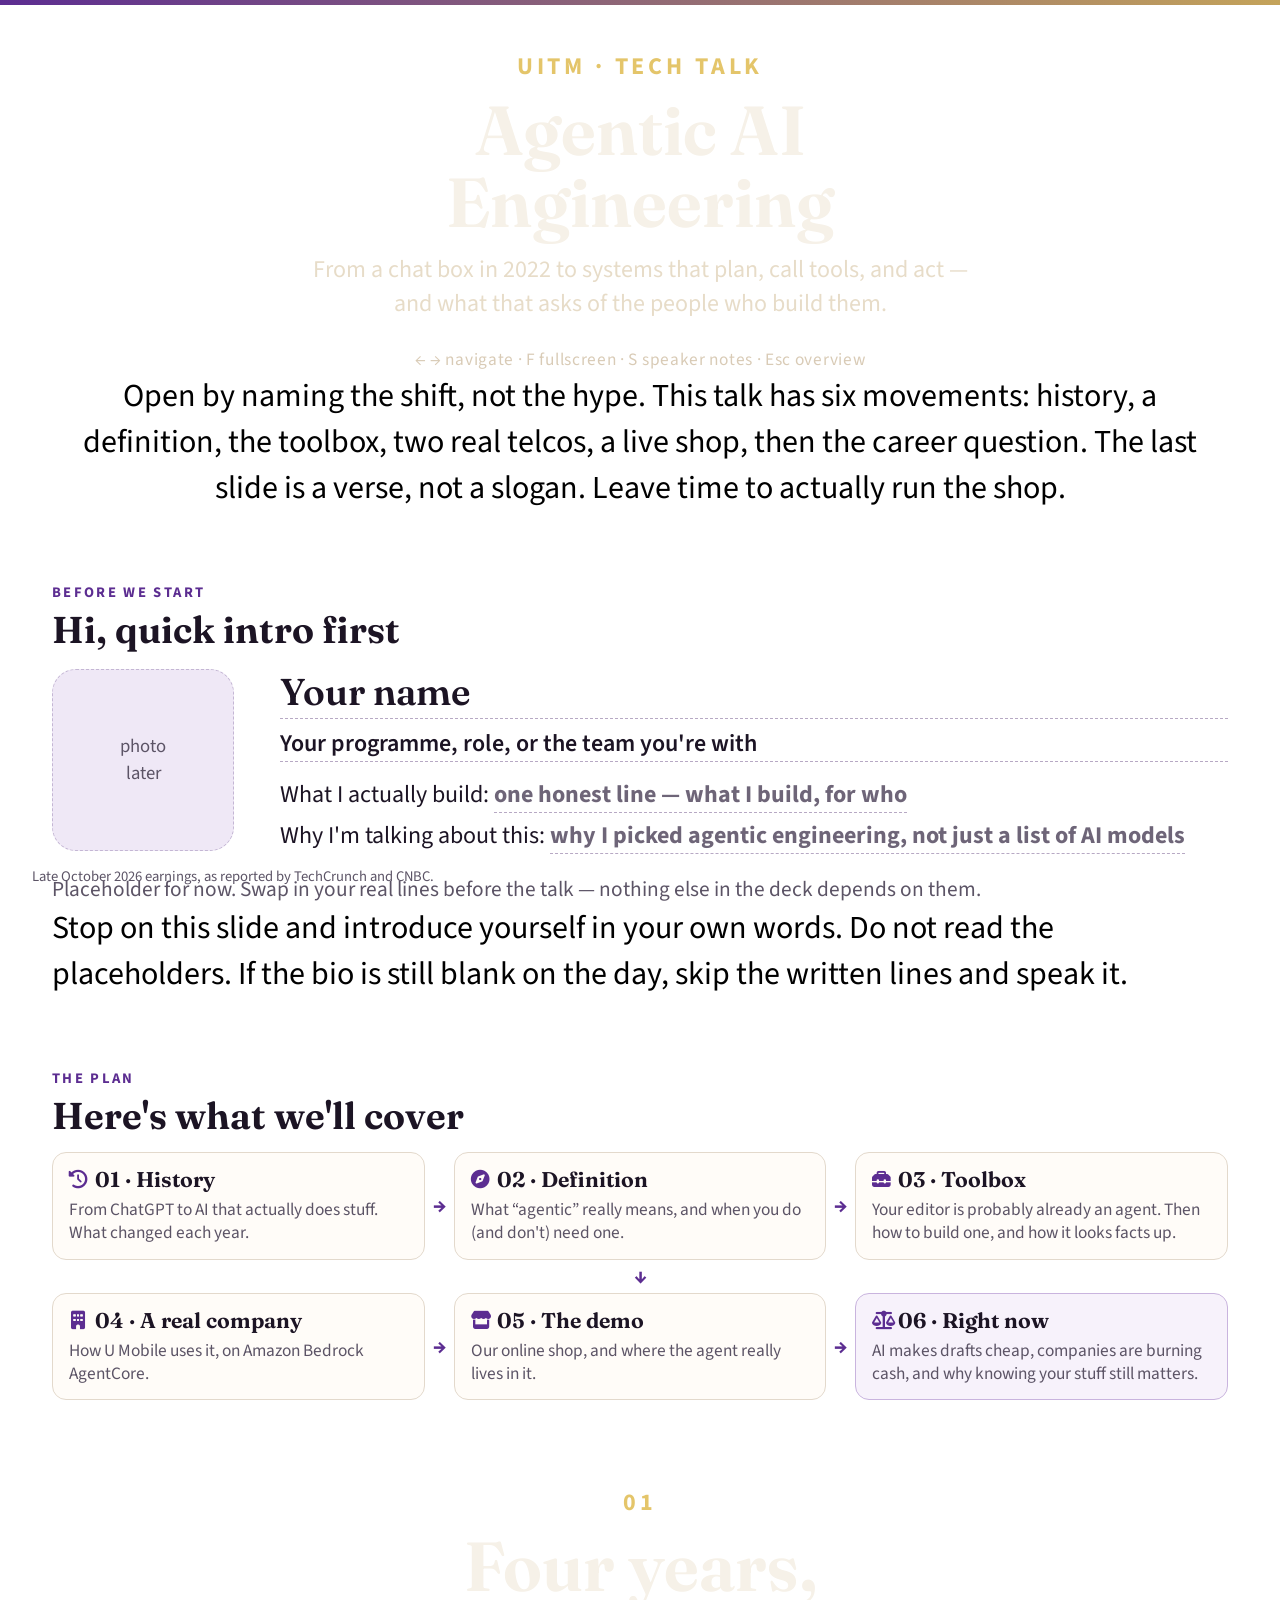
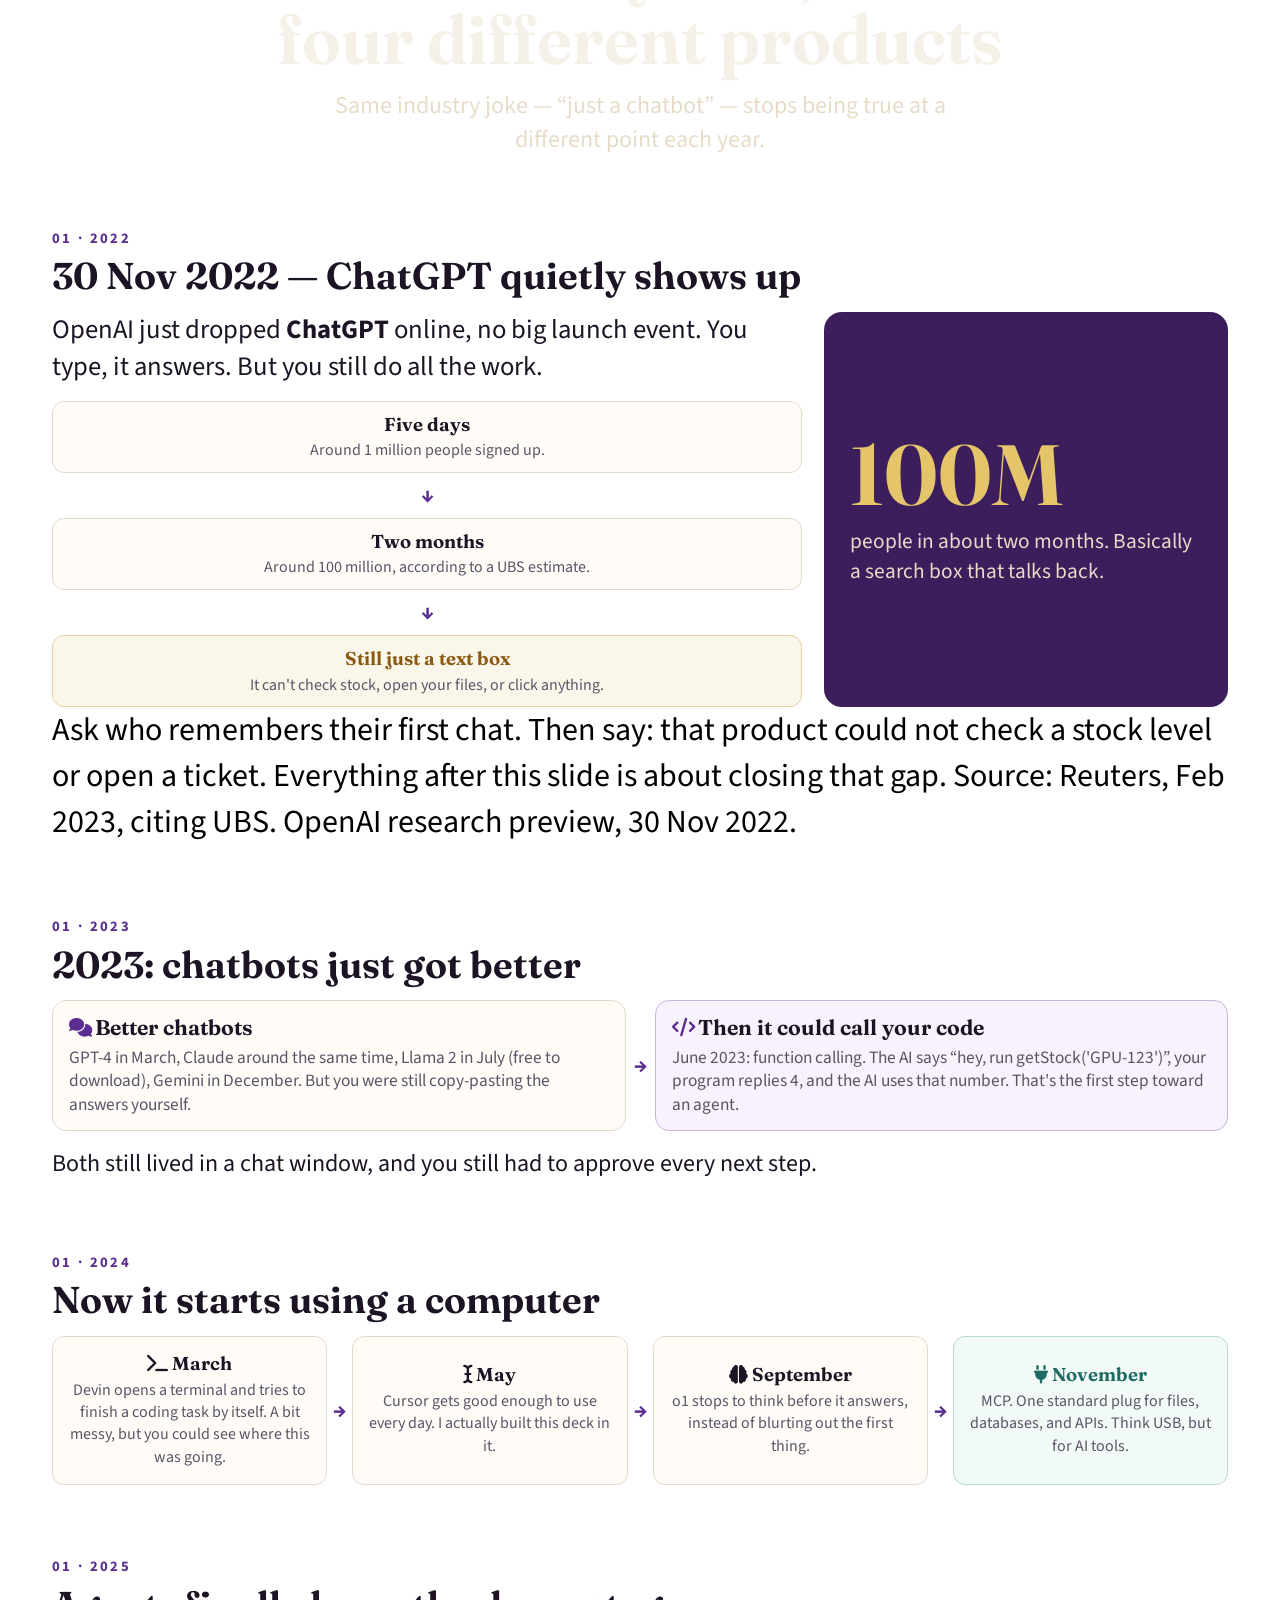
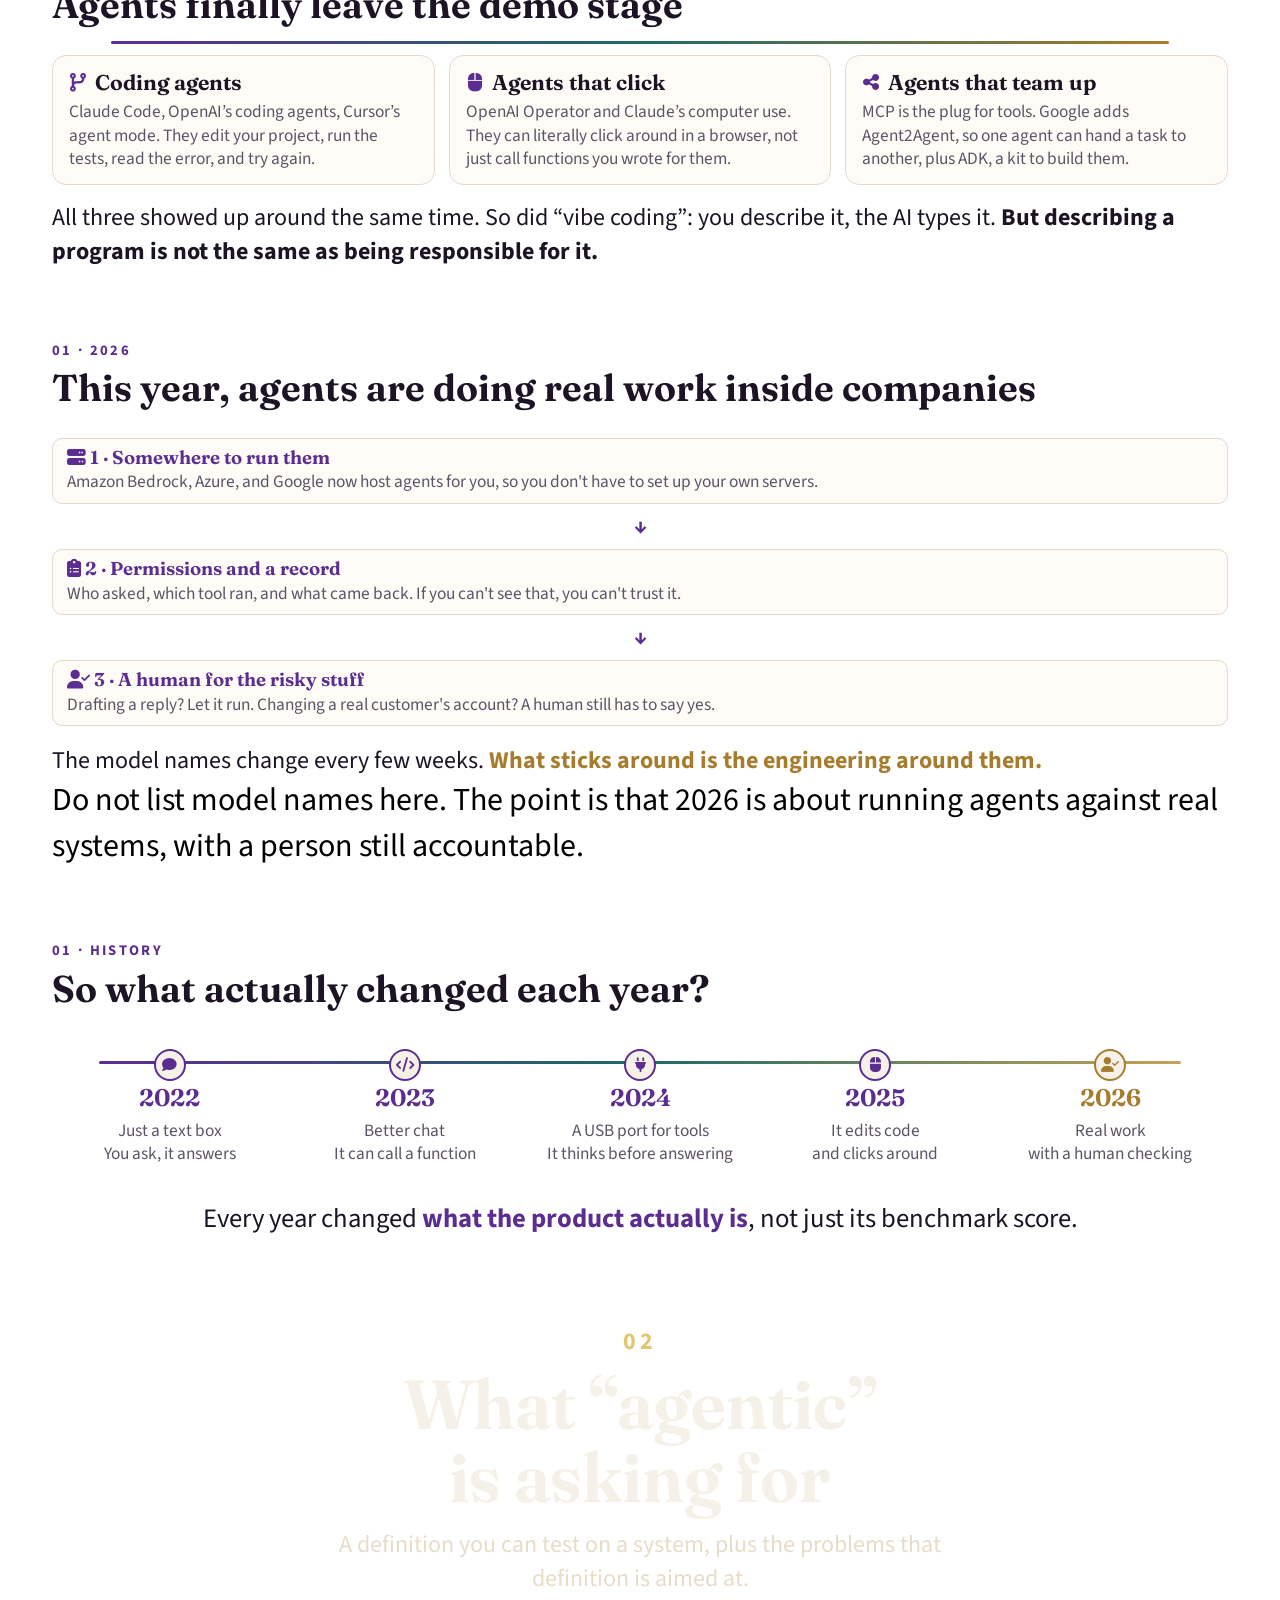
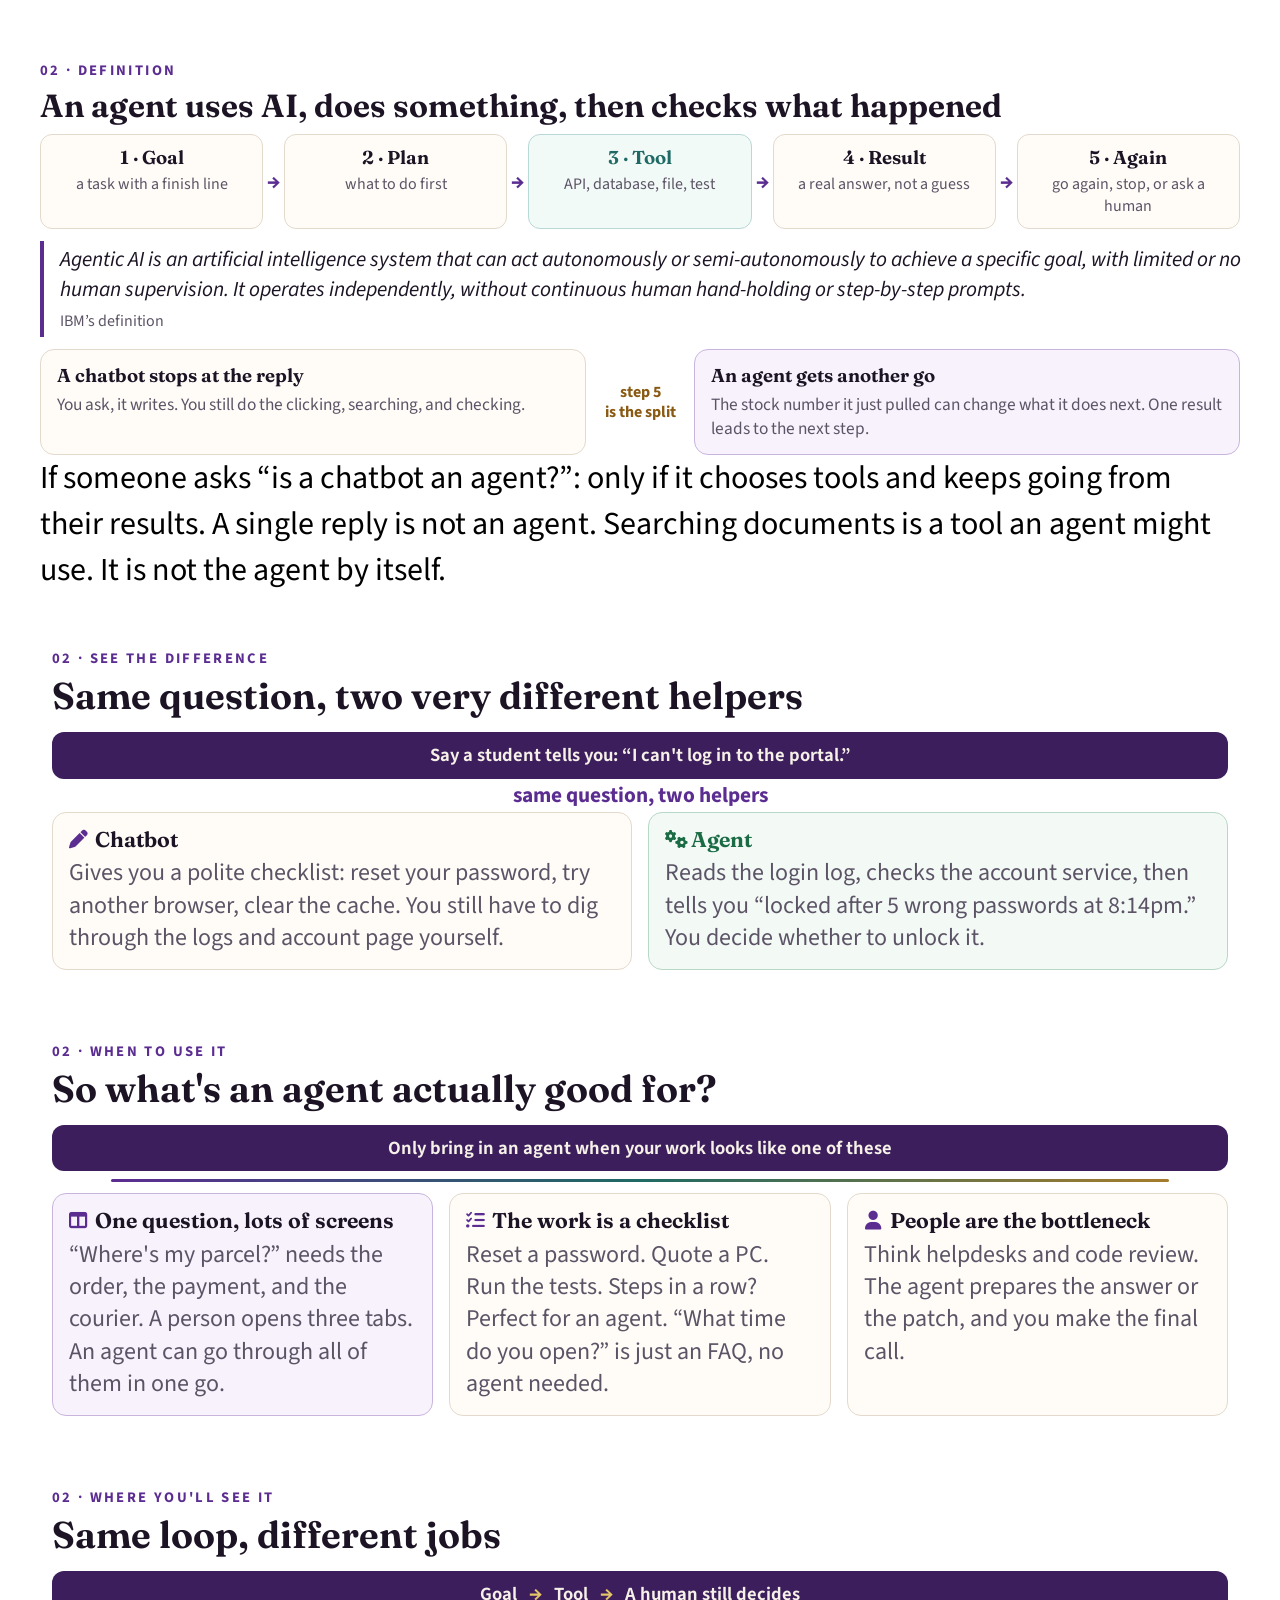
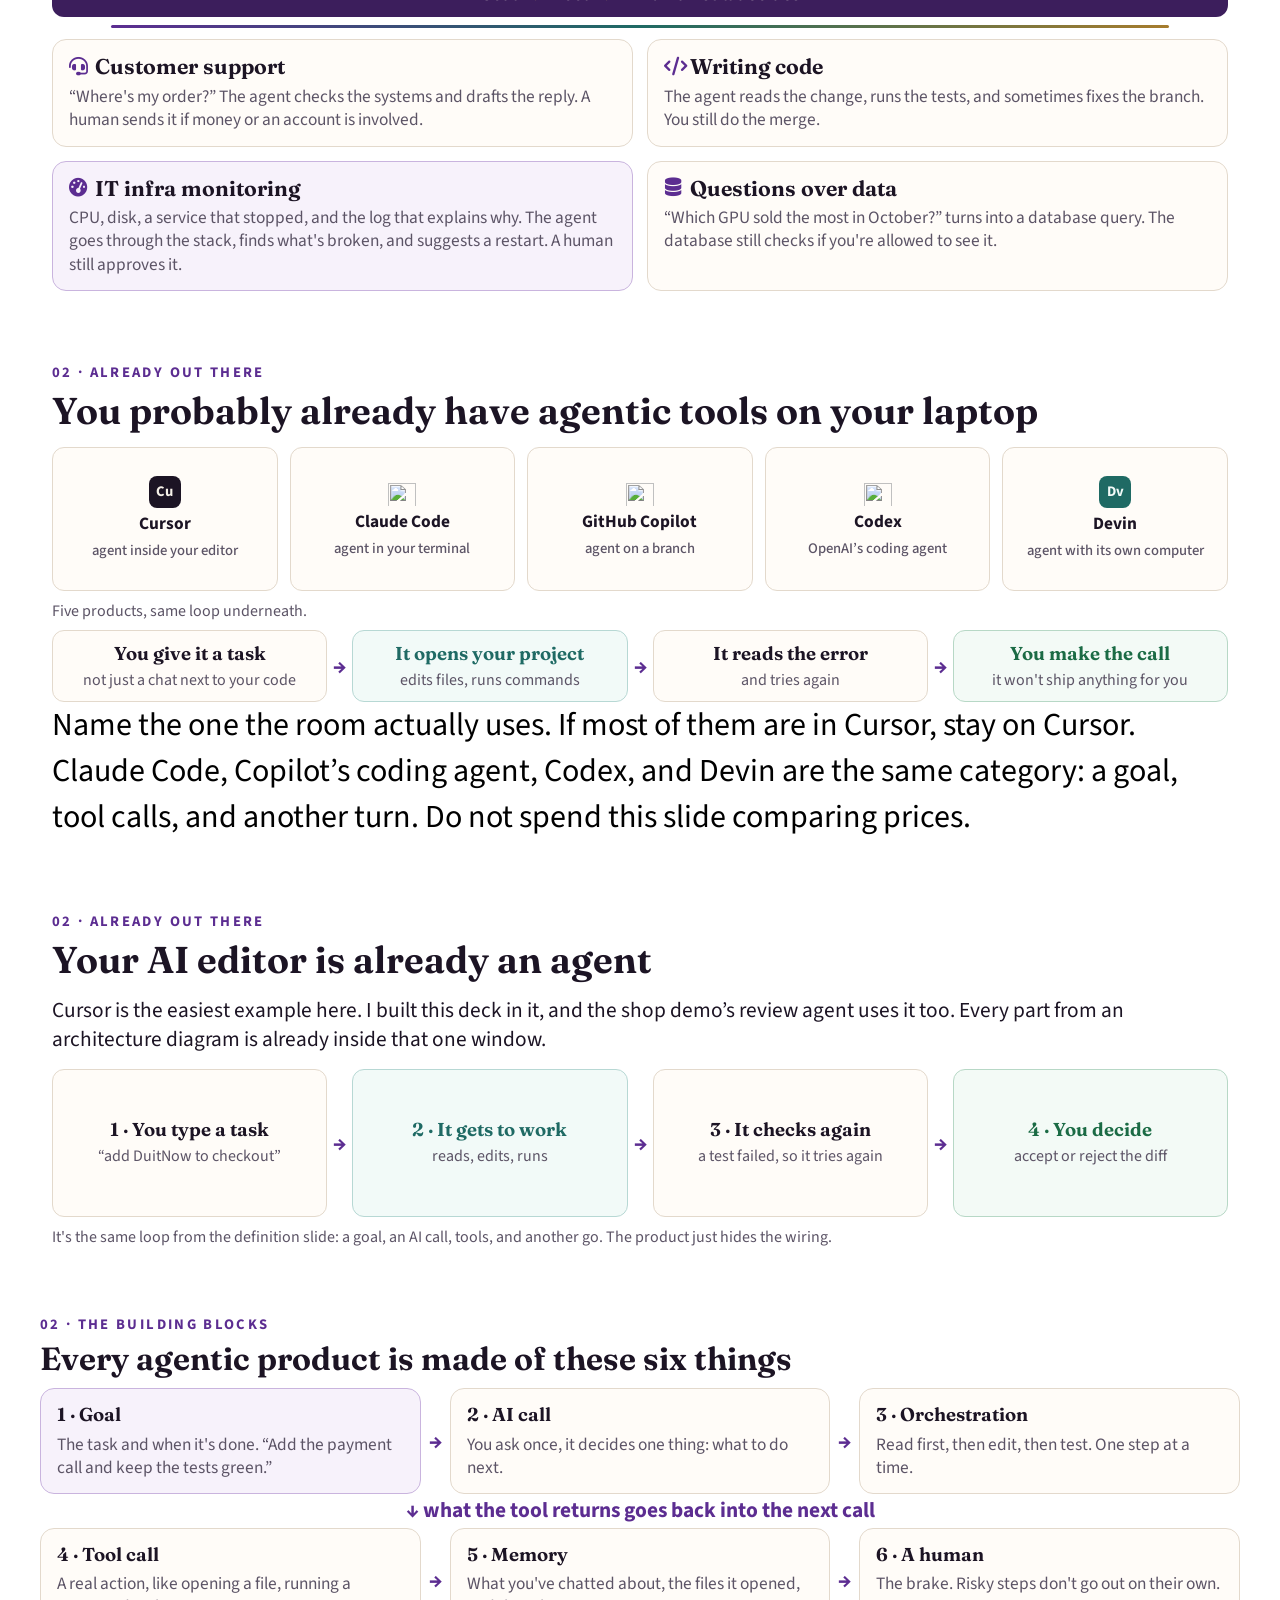
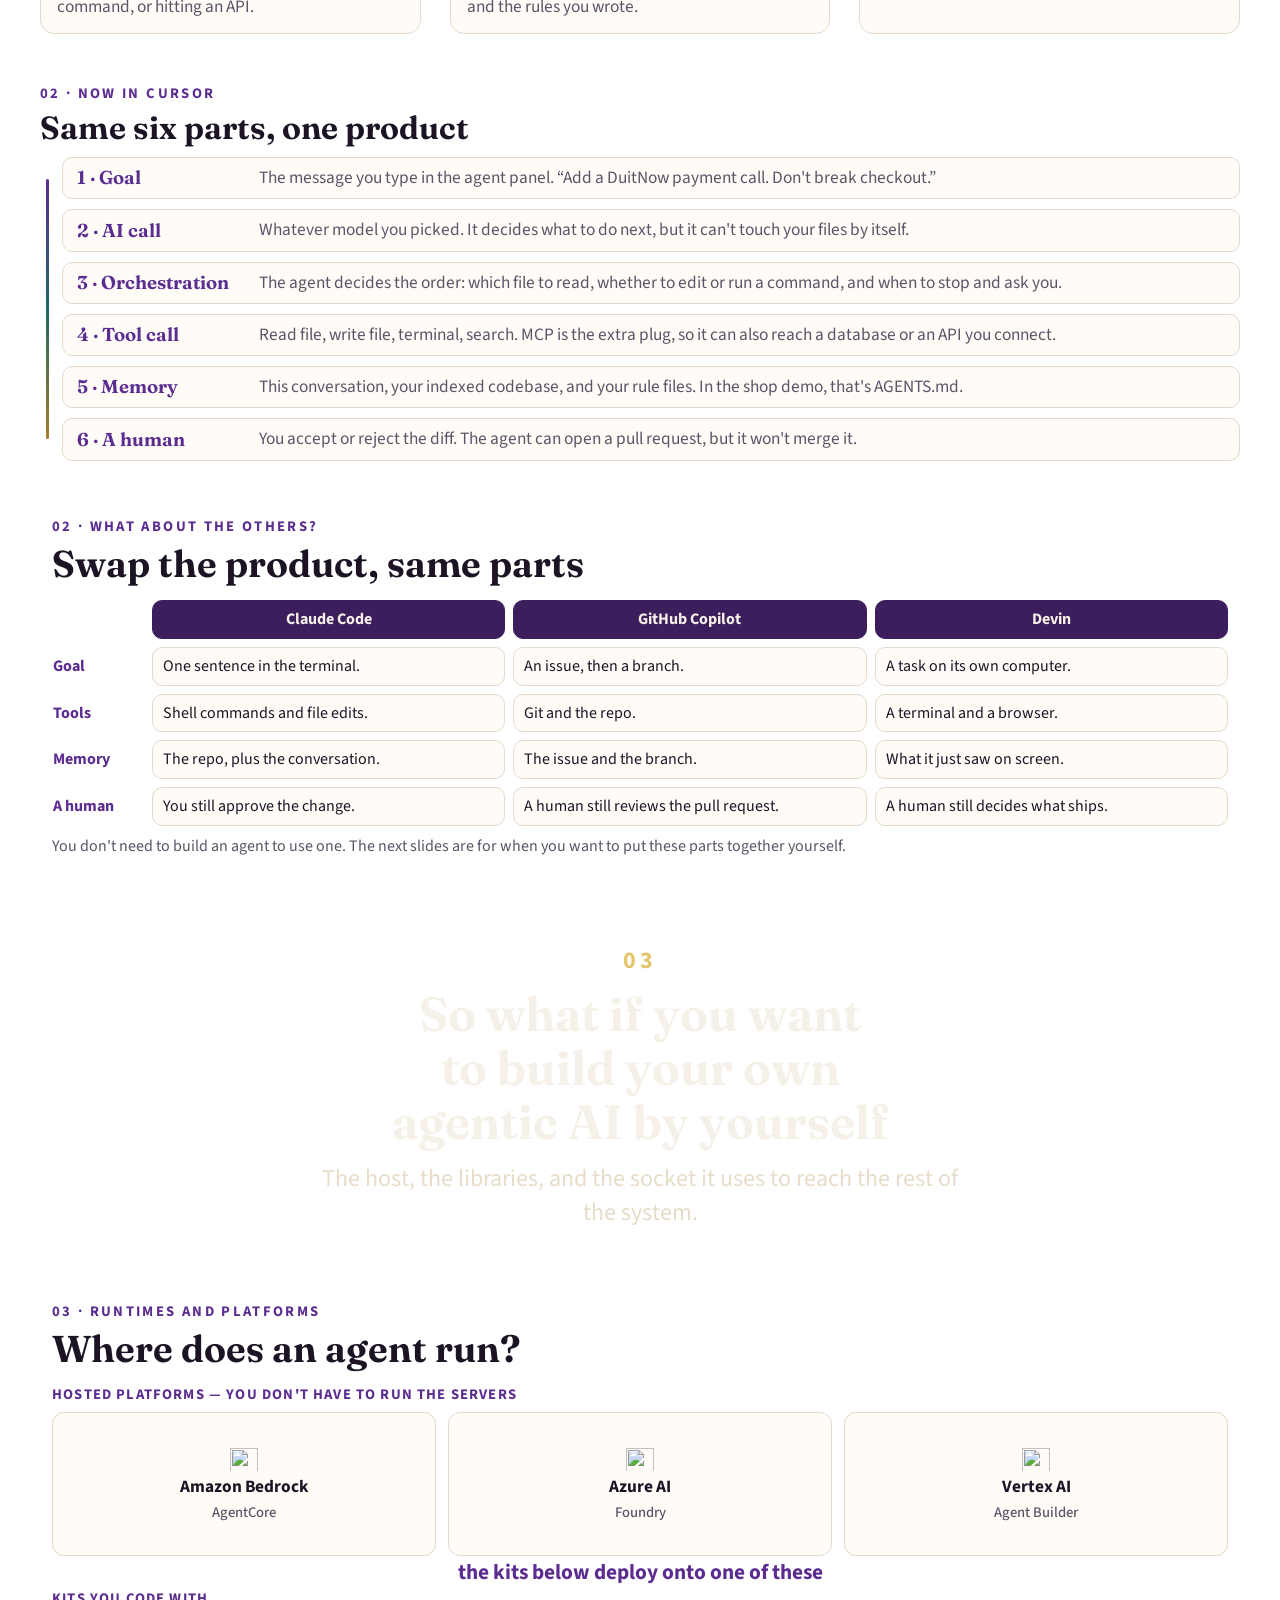
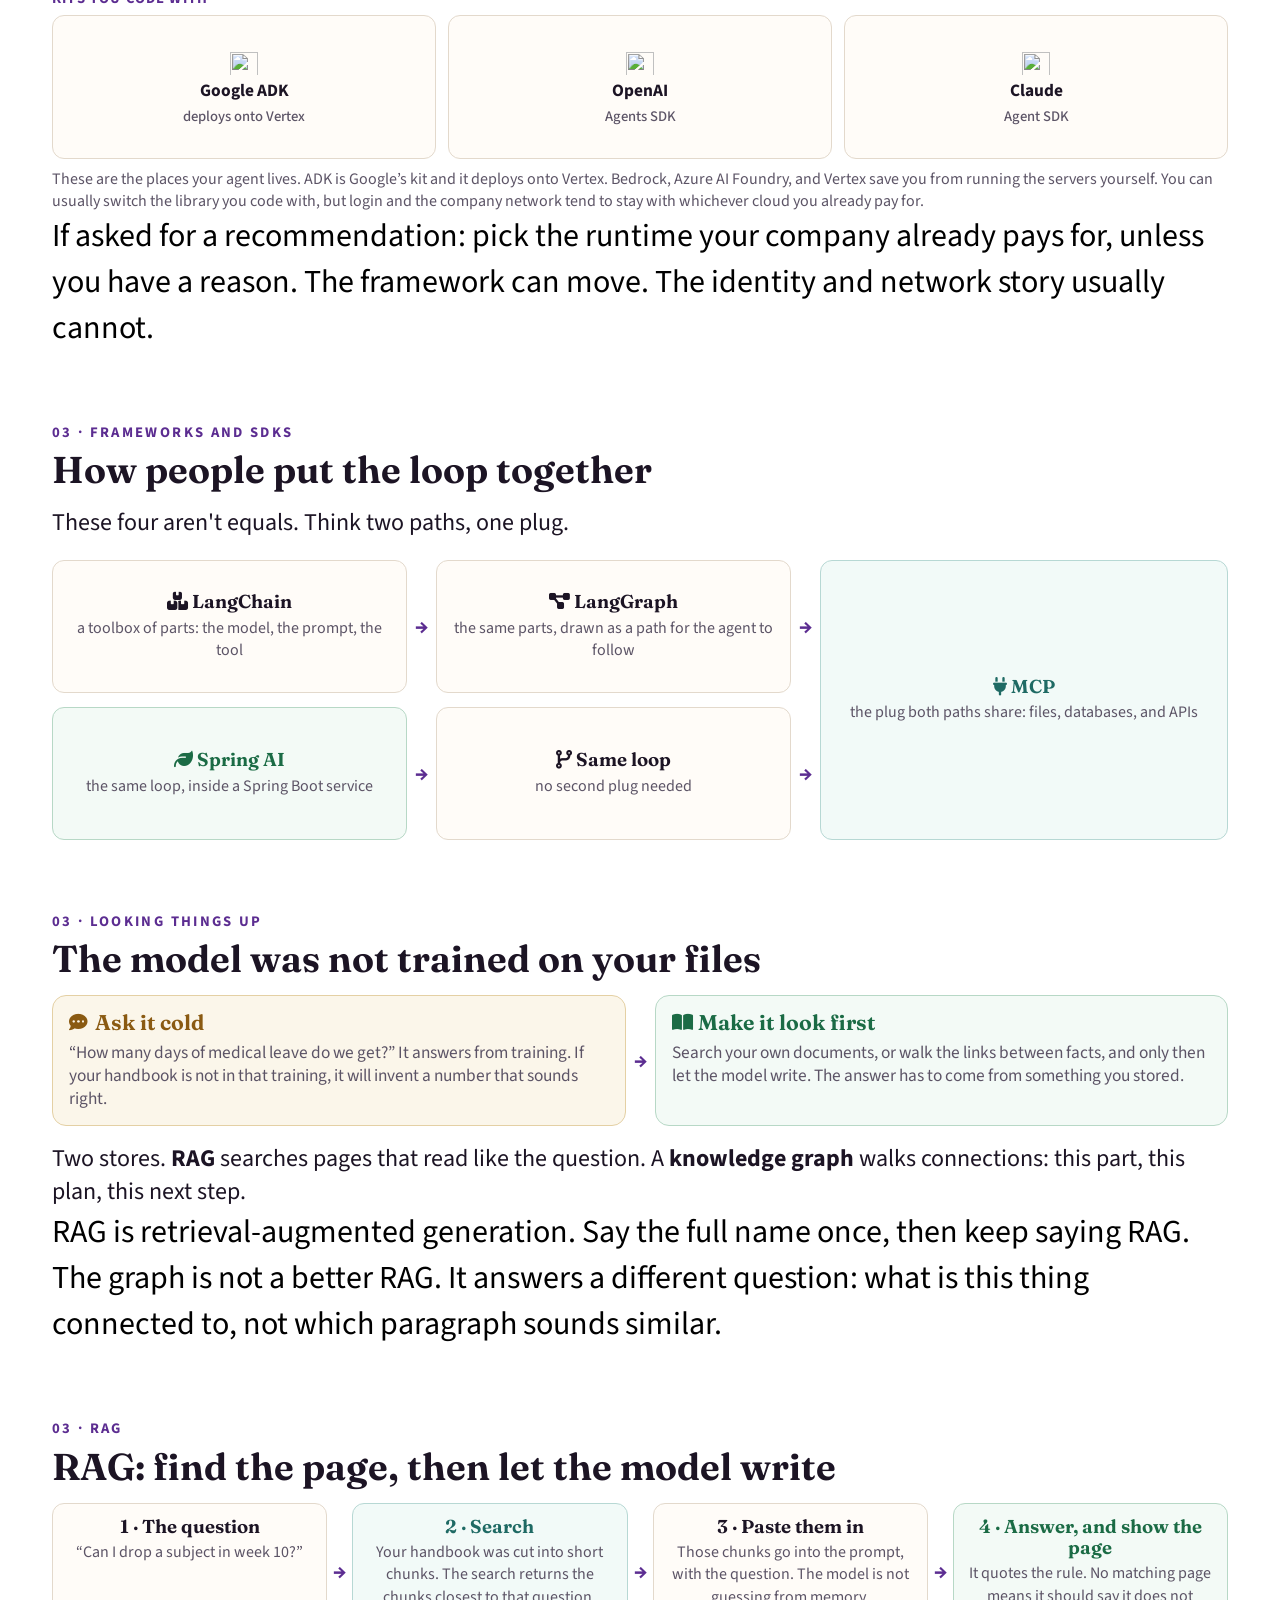
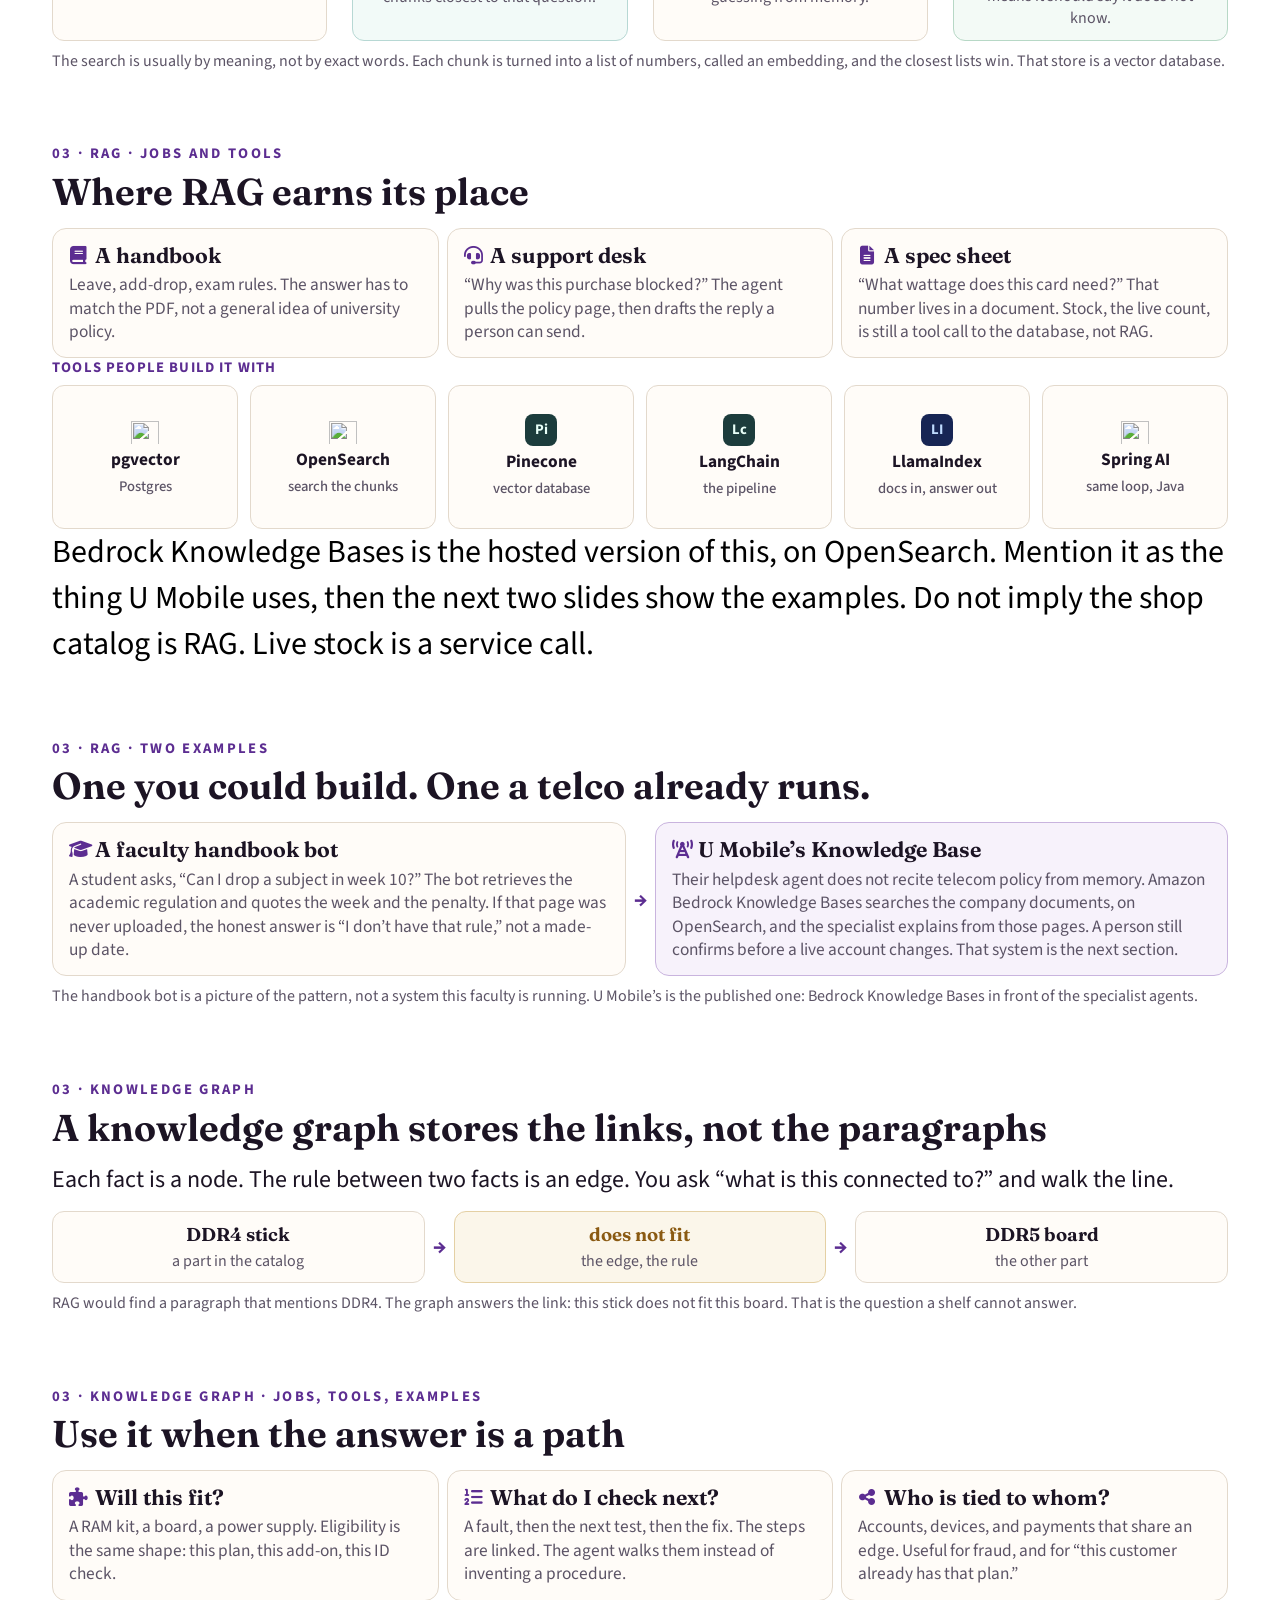
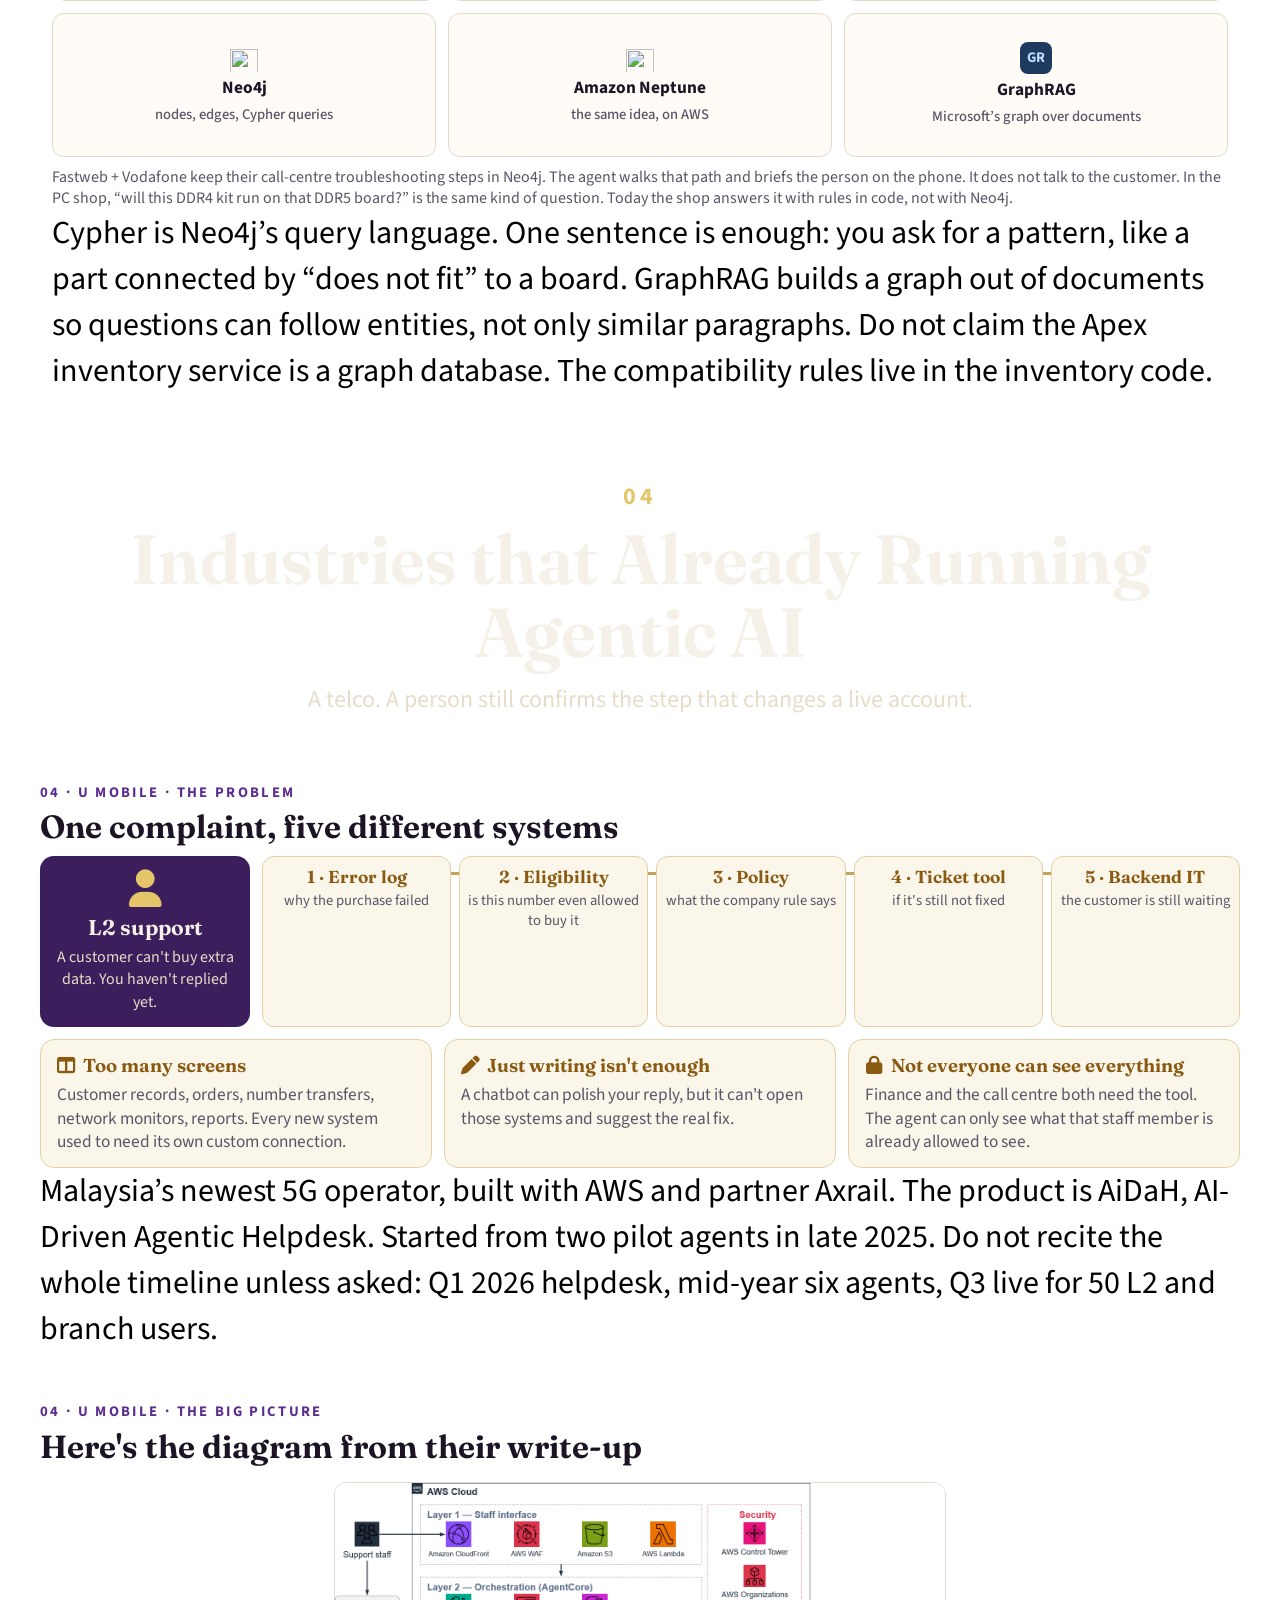
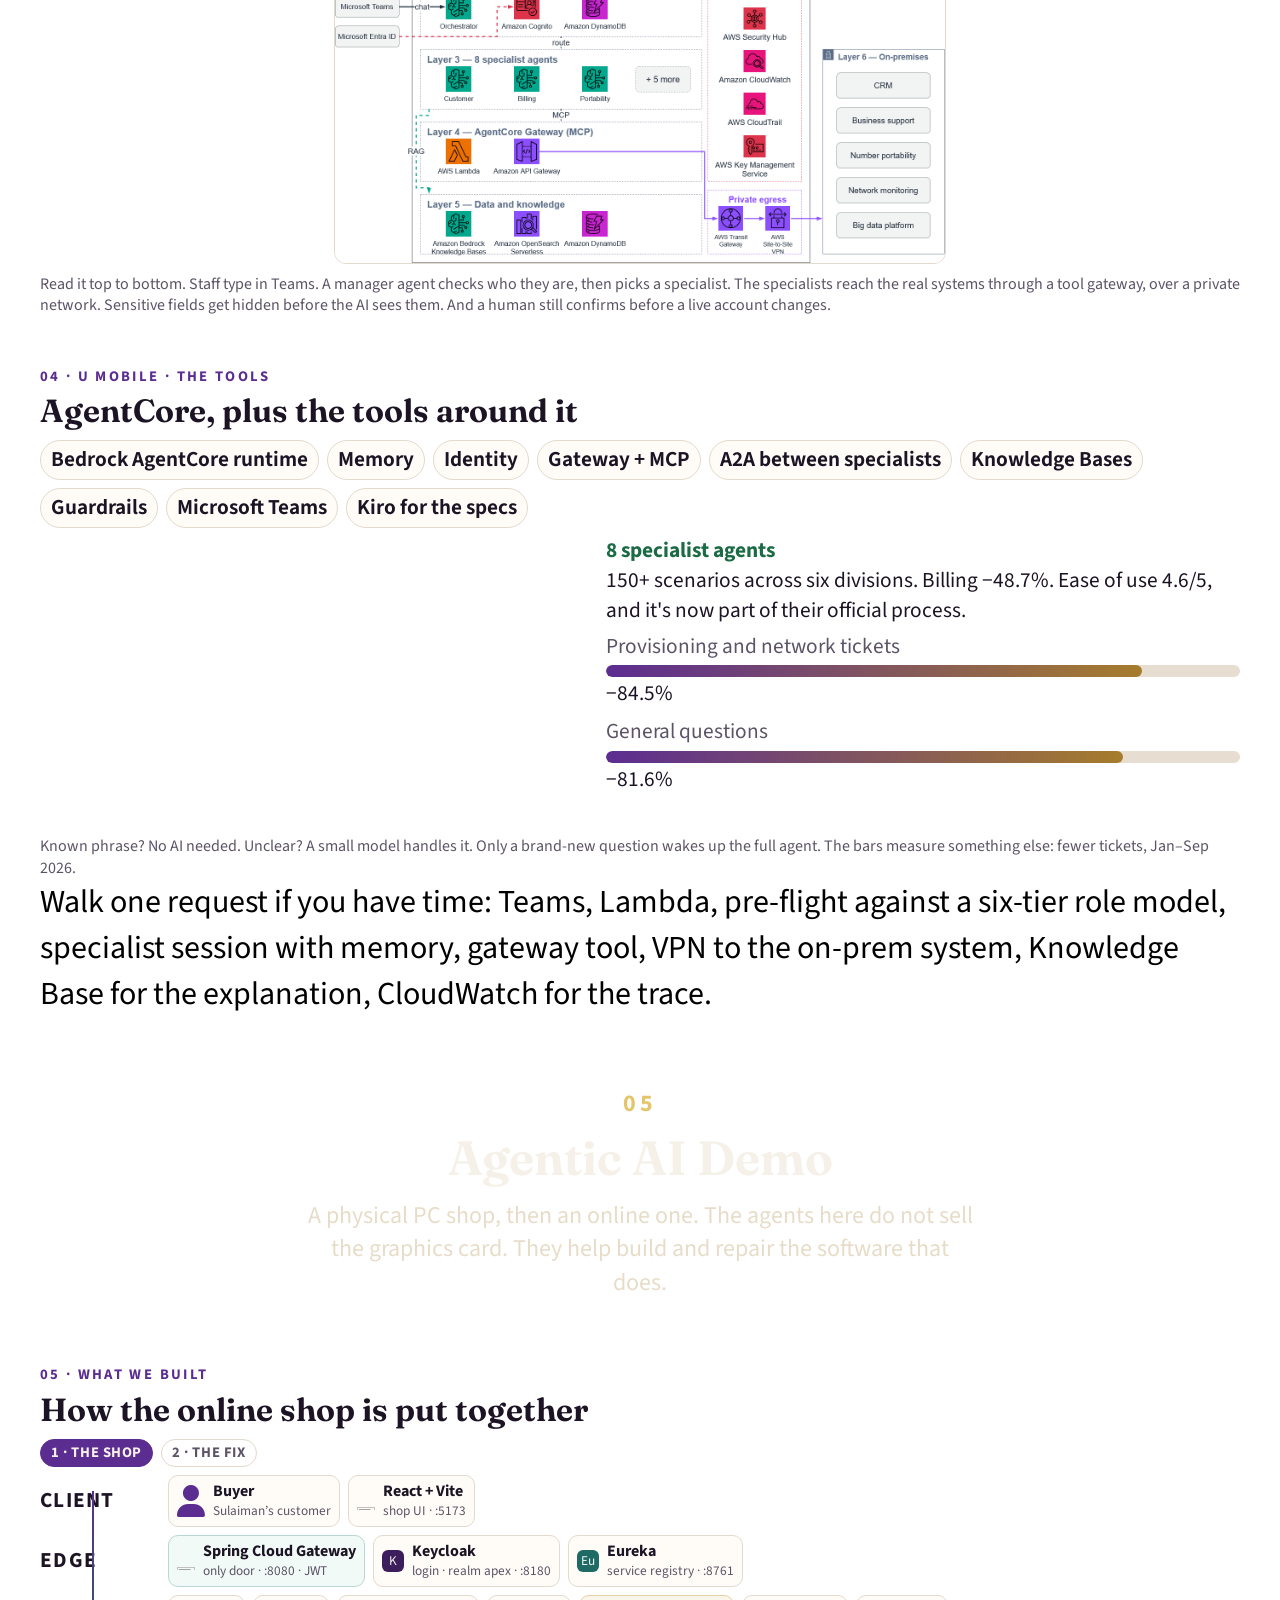
==== index.html @ 5bb6981b "Publish the UiTM agentic AI talk. The closing verse stays in the file, commented out, until that sli" ====
<!doctype html>
<html lang="en">
<head>
  <meta charset="utf-8">
  <meta name="viewport" content="width=device-width, initial-scale=1.0">
  <title>Agentic AI Engineering</title>

  <!-- Reveal.js core -->
  <link rel="stylesheet" href="https://cdn.jsdelivr.net/npm/reveal.js@5.1.0/dist/reset.css">
  <link rel="stylesheet" href="https://cdn.jsdelivr.net/npm/reveal.js@5.1.0/dist/reveal.css">

  <!-- Font Awesome for icons -->
  <link rel="stylesheet" href="https://cdnjs.cloudflare.com/ajax/libs/font-awesome/6.5.1/css/all.min.css">

  <!-- Custom styles -->
  <link rel="stylesheet" href="styles.css">

  <!-- Chart.js for data visualization -->
  <script src="https://cdn.jsdelivr.net/npm/chart.js"></script>
</head>
<body>
  <div class="reveal">
    <div class="slides">

      <section id="title" class="section-divider" data-state="is-section-divider">
        <p class="kicker">UiTM · Tech talk</p>
        <h1>Agentic AI<br>Engineering</h1>
        <p>From a chat box in 2022 to systems that plan, call tools, and act — and what that asks of the people who build them.</p>
        <p class="hint">← → navigate · F fullscreen · S speaker notes · Esc overview</p>
        <aside class="notes">
          Open by naming the shift, not the hype. This talk has six movements: history, a definition, the toolbox, two real telcos, a live shop, then the career question. The last slide is a verse, not a slogan. Leave time to actually run the shop.
        </aside>
      </section>

      <section id="intro">
        <p class="kicker">Before we start</p>
        <h2>Hi, quick intro first</h2>
        <div class="content">
          <div class="profile">
            <div class="avatar">
              <p>photo<br>later</p>
            </div>
            <div>
              <p class="name blank">Your name</p>
              <p class="blank text-lg">Your programme, role, or the team you're with</p>
              <p class="text-lg" style="margin-top: 16px;">What I actually build: <strong class="blank">one honest line — what I build, for who</strong></p>
              <p class="text-lg" style="margin-top: 8px;">Why I'm talking about this: <strong class="blank">why I picked agentic engineering, not just a list of AI models</strong></p>
            </div>
          </div>
          <p class="text-muted" style="margin-top: 22px;">Placeholder for now. Swap in your real lines before the talk — nothing else in the deck depends on them.</p>
        </div>
        <aside class="notes">
          Stop on this slide and introduce yourself in your own words. Do not read the placeholders. If the bio is still blank on the day, skip the written lines and speak it.
        </aside>
      </section>

      <section id="roadmap">
        <p class="kicker">The plan</p>
        <h2>Here's what we'll cover</h2>
        <div class="content">
          <div class="path3">
            <div class="card">
              <h3><i class="fa-solid fa-clock-rotate-left"></i> 01 · History</h3>
              <p>From ChatGPT to AI that actually does stuff. What changed each year.</p>
            </div>
            <p class="flow-arrow">→</p>
            <div class="card">
              <h3><i class="fa-solid fa-compass"></i> 02 · Definition</h3>
              <p>What “agentic” really means, and when you do (and don't) need one.</p>
            </div>
            <p class="flow-arrow">→</p>
            <div class="card">
              <h3><i class="fa-solid fa-toolbox"></i> 03 · Toolbox</h3>
              <p>Your editor is probably already an agent. Then how to build one, and how it looks facts up.</p>
            </div>
          </div>
          <p class="flow-arrow down">↓</p>
          <div class="path3">
            <div class="card">
              <h3><i class="fa-solid fa-building"></i> 04 · A real company</h3>
              <p>How U Mobile uses it, on Amazon Bedrock AgentCore.</p>
            </div>
            <p class="flow-arrow">→</p>
            <div class="card">
              <h3><i class="fa-solid fa-store"></i> 05 · The demo</h3>
              <p>Our online shop, and where the agent really lives in it.</p>
            </div>
            <p class="flow-arrow">→</p>
            <div class="card hot">
              <h3><i class="fa-solid fa-scale-balanced"></i> 06 · Right now</h3>
              <p>AI makes drafts cheap, companies are burning cash, and why knowing your stuff still matters.</p>
            </div>
          </div>
        </div>
      </section>

      <section id="divider-1" class="section-divider" data-state="is-section-divider">
        <p class="kicker">01</p>
        <h1>Four years,<br>four different products</h1>
        <p>Same industry joke — “just a chatbot” — stops being true at a different point each year.</p>
      </section>

      <section id="year-2022">
        <p class="kicker">01 · 2022</p>
        <h2>30 Nov 2022 — ChatGPT quietly shows up</h2>
        <div class="content">
          <div style="display: grid; grid-template-columns: 1.3fr 0.7fr; gap: 22px; flex: 1;">
            <div>
              <p class="text-xl">OpenAI just dropped <strong>ChatGPT</strong> online, no big launch event. You type, it answers. But you still do all the work.</p>
              <div class="chain">
                <div class="step"><h3>Five days</h3><p>Around 1 million people signed up.</p></div>
                <p class="flow-arrow down">↓</p>
                <div class="step"><h3>Two months</h3><p>Around 100 million, according to a UBS estimate.</p></div>
                <p class="flow-arrow down">↓</p>
                <div class="step wait"><h3>Still just a text box</h3><p>It can't check stock, open your files, or click anything.</p></div>
              </div>
            </div>
            <div class="hero-stat">
              <p class="stat-n">100M</p>
              <p>people in about two months. Basically a search box that talks back.</p>
            </div>
          </div>
        </div>
        <aside class="notes">Ask who remembers their first chat. Then say: that product could not check a stock level or open a ticket. Everything after this slide is about closing that gap. Source: Reuters, Feb 2023, citing UBS. OpenAI research preview, 30 Nov 2022.</aside>
      </section>

      <section id="year-2023">
        <p class="kicker">01 · 2023</p>
        <h2>2023: chatbots just got better</h2>
        <div class="content">
          <div class="path3" style="grid-template-columns: 1fr auto 1fr;">
            <div class="card">
              <h3><i class="fa-solid fa-comments"></i> Better chatbots</h3>
              <p>GPT-4 in March, Claude around the same time, Llama 2 in July (free to download), Gemini in December. But you were still copy-pasting the answers yourself.</p>
            </div>
            <p class="flow-arrow">→</p>
            <div class="card hot">
              <h3><i class="fa-solid fa-code"></i> Then it could call your code</h3>
              <p>June 2023: function calling. The AI says “hey, run getStock('GPU-123')”, your program replies 4, and the AI uses that number. That's the first step toward an agent.</p>
            </div>
          </div>
          <p class="text-lg" style="margin-top: 16px;">Both still lived in a chat window, and you still had to approve every next step.</p>
        </div>
      </section>

      <section id="year-2024">
        <p class="kicker">01 · 2024</p>
        <h2>Now it starts using a computer</h2>
        <div class="content">
          <div class="path4">
            <div class="step">
              <h3><i class="fa-solid fa-terminal"></i> March</h3>
              <p>Devin opens a terminal and tries to finish a coding task by itself. A bit messy, but you could see where this was going.</p>
            </div>
            <p class="flow-arrow">→</p>
            <div class="step">
              <h3><i class="fa-solid fa-i-cursor"></i> May</h3>
              <p>Cursor gets good enough to use every day. I actually built this deck in it.</p>
            </div>
            <p class="flow-arrow">→</p>
            <div class="step">
              <h3><i class="fa-solid fa-brain"></i> September</h3>
              <p>o1 stops to think before it answers, instead of blurting out the first thing.</p>
            </div>
            <p class="flow-arrow">→</p>
            <div class="step tool">
              <h3><i class="fa-solid fa-plug"></i> November</h3>
              <p>MCP. One standard plug for files, databases, and APIs. Think USB, but for AI tools.</p>
            </div>
          </div>
        </div>
      </section>

      <section id="year-2025">
        <p class="kicker">01 · 2025</p>
        <h2>Agents finally leave the demo stage</h2>
        <div class="content">
          <div class="on-rail">
            <div style="display: grid; grid-template-columns: repeat(3, 1fr); gap: 14px;">
              <div class="card">
                <h3><i class="fa-solid fa-code-branch"></i> Coding agents</h3>
                <p>Claude Code, OpenAI’s coding agents, Cursor’s agent mode. They edit your project, run the tests, read the error, and try again.</p>
              </div>
              <div class="card">
                <h3><i class="fa-solid fa-computer-mouse"></i> Agents that click</h3>
                <p>OpenAI Operator and Claude’s computer use. They can literally click around in a browser, not just call functions you wrote for them.</p>
              </div>
              <div class="card">
                <h3><i class="fa-solid fa-share-nodes"></i> Agents that team up</h3>
                <p>MCP is the plug for tools. Google adds Agent2Agent, so one agent can hand a task to another, plus ADK, a kit to build them.</p>
              </div>
            </div>
          </div>
          <p class="text-lg" style="margin-top: 16px;">All three showed up around the same time. So did “vibe coding”: you describe it, the AI types it. <strong>But describing a program is not the same as being responsible for it.</strong></p>
        </div>
      </section>

      <section id="year-2026">
        <p class="kicker">01 · 2026</p>
        <h2>This year, agents are doing real work inside companies</h2>
        <div class="content">
          <div class="chain">
            <div class="layer">
              <h3><i class="fa-solid fa-server"></i> 1 · Somewhere to run them</h3>
              <p>Amazon Bedrock, Azure, and Google now host agents for you, so you don't have to set up your own servers.</p>
            </div>
            <p class="flow-arrow down">↓</p>
            <div class="layer">
              <h3><i class="fa-solid fa-clipboard-list"></i> 2 · Permissions and a record</h3>
              <p>Who asked, which tool ran, and what came back. If you can't see that, you can't trust it.</p>
            </div>
            <p class="flow-arrow down">↓</p>
            <div class="layer">
              <h3><i class="fa-solid fa-user-check"></i> 3 · A human for the risky stuff</h3>
              <p>Drafting a reply? Let it run. Changing a real customer's account? A human still has to say yes.</p>
            </div>
          </div>
          <p class="text-lg" style="margin-top: 18px;">The model names change every few weeks. <strong style="color: var(--secondary-color);">What sticks around is the engineering around them.</strong></p>
        </div>
        <aside class="notes">Do not list model names here. The point is that 2026 is about running agents against real systems, with a person still accountable.</aside>
      </section>

      <section id="history-line">
        <p class="kicker">01 · History</p>
        <h2>So what actually changed each year?</h2>
        <div class="content">
          <div class="tl">
            <div class="node">
              <i class="fa-solid fa-comment ico"></i>
              <p class="yr">2022</p>
              <p class="lbl">Just a text box<br>You ask, it answers</p>
            </div>
            <div class="node">
              <i class="fa-solid fa-code ico"></i>
              <p class="yr">2023</p>
              <p class="lbl">Better chat<br>It can call a function</p>
            </div>
            <div class="node">
              <i class="fa-solid fa-plug ico"></i>
              <p class="yr">2024</p>
              <p class="lbl">A USB port for tools<br>It thinks before answering</p>
            </div>
            <div class="node">
              <i class="fa-solid fa-computer-mouse ico"></i>
              <p class="yr">2025</p>
              <p class="lbl">It edits code<br>and clicks around</p>
            </div>
            <div class="node">
              <i class="fa-solid fa-user-check ico"></i>
              <p class="yr">2026</p>
              <p class="lbl">Real work<br>with a human checking</p>
            </div>
          </div>
          <p class="text-center text-xl" style="margin-top: 36px;">Every year changed <strong style="color: var(--primary-color);">what the product actually is</strong>, not just its benchmark score.</p>
        </div>
      </section>

      <section id="divider-2" class="section-divider" data-state="is-section-divider">
        <p class="kicker">02</p>
        <h1>What “agentic”<br>is asking for</h1>
        <p>A definition you can test on a system, plus the problems that definition is aimed at.</p>
      </section>

      <section id="definition" class="dense">
        <p class="kicker">02 · Definition</p>
        <h2>An agent uses AI, does something, then checks what happened</h2>
        <div class="content">
          <div class="path5">
            <div class="step"><h3>1 · Goal</h3><p>a task with a finish line</p></div>
            <p class="flow-arrow">→</p>
            <div class="step"><h3>2 · Plan</h3><p>what to do first</p></div>
            <p class="flow-arrow">→</p>
            <div class="step tool"><h3>3 · Tool</h3><p>API, database, file, test</p></div>
            <p class="flow-arrow">→</p>
            <div class="step"><h3>4 · Result</h3><p>a real answer, not a guess</p></div>
            <p class="flow-arrow">→</p>
            <div class="step"><h3>5 · Again</h3><p>go again, stop, or ask a human</p></div>
          </div>
          <blockquote style="margin-top: 12px;">
            <p>Agentic AI is an artificial intelligence system that can act autonomously or semi-autonomously to achieve a specific goal, with limited or no human supervision. It operates independently, without continuous human hand-holding or step-by-step prompts.</p>
            <cite>IBM’s definition</cite>
          </blockquote>
          <div class="tension" style="margin-top: 12px;">
            <div class="card">
              <h3>A chatbot stops at the reply</h3>
              <p>You ask, it writes. You still do the clicking, searching, and checking.</p>
            </div>
            <div class="break"><p>step 5<br>is the split</p></div>
            <div class="card hot">
              <h3>An agent gets another go</h3>
              <p>The stock number it just pulled can change what it does next. One result leads to the next step.</p>
            </div>
          </div>
        </div>
        <aside class="notes">
          If someone asks “is a chatbot an agent?”: only if it chooses tools and keeps going from their results. A single reply is not an agent. Searching documents is a tool an agent might use. It is not the agent by itself.
        </aside>
      </section>

      <section id="same-question">
        <p class="kicker">02 · See the difference</p>
        <h2>Same question, two very different helpers</h2>
        <div class="content">
          <div class="stem">
            <p>Say a student tells you: “I can't log in to the portal.”</p>
          </div>
          <p class="flow-arrow down">same question, two helpers</p>
          <div style="display: grid; grid-template-columns: 1fr 1fr; gap: 16px;">
            <div class="card">
              <h3><i class="fa-solid fa-pen"></i> Chatbot</h3>
              <p class="text-lg">Gives you a polite checklist: reset your password, try another browser, clear the cache. You still have to dig through the logs and account page yourself.</p>
            </div>
            <div class="card good">
              <h3><i class="fa-solid fa-gears"></i> Agent</h3>
              <p class="text-lg">Reads the login log, checks the account service, then tells you “locked after 5 wrong passwords at 8:14pm.” You decide whether to unlock it.</p>
            </div>
          </div>
        </div>
      </section>

      <section id="what-for">
        <p class="kicker">02 · When to use it</p>
        <h2>So what's an agent actually good for?</h2>
        <div class="content">
          <div class="stem">
            <p>Only bring in an agent when your work looks like one of these</p>
          </div>
          <div class="on-rail" style="margin-top: 8px;">
            <div style="display: grid; grid-template-columns: repeat(3, 1fr); gap: 16px;">
            <div class="card hot">
              <h3><i class="fa-solid fa-table-columns"></i> One question, lots of screens</h3>
              <p class="text-lg">“Where's my parcel?” needs the order, the payment, and the courier. A person opens three tabs. An agent can go through all of them in one go.</p>
            </div>
            <div class="card">
              <h3><i class="fa-solid fa-list-check"></i> The work is a checklist</h3>
              <p class="text-lg">Reset a password. Quote a PC. Run the tests. Steps in a row? Perfect for an agent. “What time do you open?” is just an FAQ, no agent needed.</p>
            </div>
            <div class="card">
              <h3><i class="fa-solid fa-user"></i> People are the bottleneck</h3>
              <p class="text-lg">Think helpdesks and code review. The agent prepares the answer or the patch, and you make the final call.</p>
            </div>
          </div>
          </div>
        </div>
      </section>

      <section id="desks">
        <p class="kicker">02 · Where you'll see it</p>
        <h2>Same loop, different jobs</h2>
        <div class="content">
          <div class="stem">
            <p>Goal</p>
            <p class="flow-arrow">→</p>
            <p>Tool</p>
            <p class="flow-arrow">→</p>
            <p>A human still decides</p>
          </div>
          <div class="on-rail" style="margin-top: 8px;">
          <div style="display: grid; grid-template-columns: 1fr 1fr; gap: 14px;">
            <div class="card">
              <h3><i class="fa-solid fa-headset"></i> Customer support</h3>
              <p>“Where's my order?” The agent checks the systems and drafts the reply. A human sends it if money or an account is involved.</p>
            </div>
            <div class="card">
              <h3><i class="fa-solid fa-code"></i> Writing code</h3>
              <p>The agent reads the change, runs the tests, and sometimes fixes the branch. You still do the merge.</p>
            </div>
            <div class="card hot">
              <h3><i class="fa-solid fa-gauge-high"></i> IT infra monitoring</h3>
              <p>CPU, disk, a service that stopped, and the log that explains why. The agent goes through the stack, finds what's broken, and suggests a restart. A human still approves it.</p>
            </div>
            <div class="card">
              <h3><i class="fa-solid fa-database"></i> Questions over data</h3>
              <p>“Which GPU sold the most in October?” turns into a database query. The database still checks if you're allowed to see it.</p>
            </div>
          </div>
          </div>
        </div>
      </section>

      <section id="on-the-laptop">
        <p class="kicker">02 · Already out there</p>
        <h2>You probably already have agentic tools on your laptop</h2>
        <div class="content">
          <div class="logos" style="grid-template-columns: repeat(5, 1fr);">
            <div class="logo">
              <p class="mark" style="background: #1C1424; color: #F6F1E8;">Cu</p>
              <p>Cursor</p>
              <p class="role">agent inside your editor</p>
            </div>
            <div class="logo">
              <img alt="" src="https://cdn.jsdelivr.net/npm/simple-icons@14.15.0/icons/anthropic.svg">
              <p>Claude Code</p>
              <p class="role">agent in your terminal</p>
            </div>
            <div class="logo">
              <img alt="" src="https://cdn.jsdelivr.net/npm/simple-icons@14.15.0/icons/github.svg">
              <p>GitHub Copilot</p>
              <p class="role">agent on a branch</p>
            </div>
            <div class="logo">
              <img alt="" src="https://cdn.jsdelivr.net/npm/simple-icons@14.15.0/icons/openai.svg">
              <p>Codex</p>
              <p class="role">OpenAI’s coding agent</p>
            </div>
            <div class="logo">
              <p class="mark" style="background: #1F6A64; color: #F2FAF8;">Dv</p>
              <p>Devin</p>
              <p class="role">agent with its own computer</p>
            </div>
          </div>
          <p class="cap">Five products, same loop underneath.</p>
          <div class="path4" style="margin-top: 8px;">
            <div class="step"><h3>You give it a task</h3><p>not just a chat next to your code</p></div>
            <p class="flow-arrow">→</p>
            <div class="step tool"><h3>It opens your project</h3><p>edits files, runs commands</p></div>
            <p class="flow-arrow">→</p>
            <div class="step"><h3>It reads the error</h3><p>and tries again</p></div>
            <p class="flow-arrow">→</p>
            <div class="step human"><h3>You make the call</h3><p>it won't ship anything for you</p></div>
          </div>
        </div>
        <aside class="notes">
          Name the one the room actually uses. If most of them are in Cursor, stay on Cursor. Claude Code, Copilot’s coding agent, Codex, and Devin are the same category: a goal, tool calls, and another turn. Do not spend this slide comparing prices.
        </aside>
      </section>

      <section id="cursor-loop">
        <p class="kicker">02 · Already out there</p>
        <h2>Your AI editor is already an agent</h2>
        <div class="content">
          <p>Cursor is the easiest example here. I built this deck in it, and the shop demo’s review agent uses it too. Every part from an architecture diagram is already inside that one window.</p>
          <div class="path4" style="margin-top: 14px;">
            <div class="step"><h3>1 · You type a task</h3><p>“add DuitNow to checkout”</p></div>
            <p class="flow-arrow">→</p>
            <div class="step tool"><h3>2 · It gets to work</h3><p>reads, edits, runs</p></div>
            <p class="flow-arrow">→</p>
            <div class="step"><h3>3 · It checks again</h3><p>a test failed, so it tries again</p></div>
            <p class="flow-arrow">→</p>
            <div class="step human"><h3>4 · You decide</h3><p>accept or reject the diff</p></div>
          </div>
          <p class="cap">It's the same loop from the definition slide: a goal, an AI call, tools, and another go. The product just hides the wiring.</p>
        </div>
      </section>

      <section id="parts" class="dense">
        <p class="kicker">02 · The building blocks</p>
        <h2>Every agentic product is made of these six things</h2>
        <div class="content">
          <div class="path3">
            <div class="card hot"><h3>1 · Goal</h3><p>The task and when it's done. “Add the payment call and keep the tests green.”</p></div>
            <p class="flow-arrow">→</p>
            <div class="card"><h3>2 · AI call</h3><p>You ask once, it decides one thing: what to do next.</p></div>
            <p class="flow-arrow">→</p>
            <div class="card"><h3>3 · Orchestration</h3><p>Read first, then edit, then test. One step at a time.</p></div>
          </div>
          <p class="flow-arrow down">↓ what the tool returns goes back into the next call</p>
          <div class="path3">
            <div class="card"><h3>4 · Tool call</h3><p>A real action, like opening a file, running a command, or hitting an API.</p></div>
            <p class="flow-arrow">→</p>
            <div class="card"><h3>5 · Memory</h3><p>What you've chatted about, the files it opened, and the rules you wrote.</p></div>
            <p class="flow-arrow">→</p>
            <div class="card"><h3>6 · A human</h3><p>The brake. Risky steps don't go out on their own.</p></div>
          </div>
        </div>
      </section>

      <section id="cursor-map" class="dense">
        <p class="kicker">02 · Now in Cursor</p>
        <h2>Same six parts, one product</h2>
        <div class="content">
          <div class="layers">
            <div class="layer"><h3>1 · Goal</h3><p>The message you type in the agent panel. “Add a DuitNow payment call. Don't break checkout.”</p></div>
            <div class="layer"><h3>2 · AI call</h3><p>Whatever model you picked. It decides what to do next, but it can't touch your files by itself.</p></div>
            <div class="layer"><h3>3 · Orchestration</h3><p>The agent decides the order: which file to read, whether to edit or run a command, and when to stop and ask you.</p></div>
            <div class="layer"><h3>4 · Tool call</h3><p>Read file, write file, terminal, search. MCP is the extra plug, so it can also reach a database or an API you connect.</p></div>
            <div class="layer"><h3>5 · Memory</h3><p>This conversation, your indexed codebase, and your rule files. In the shop demo, that's AGENTS.md.</p></div>
            <div class="layer"><h3>6 · A human</h3><p>You accept or reject the diff. The agent can open a pull request, but it won't merge it.</p></div>
          </div>
        </div>
      </section>

      <section id="other-products">
        <p class="kicker">02 · What about the others?</p>
        <h2>Swap the product, same parts</h2>
        <div class="content">
          <div class="matrix">
            <p class="lab"></p>
            <p class="head">Claude Code</p>
            <p class="head">GitHub Copilot</p>
            <p class="head">Devin</p>
            <p class="lab">Goal</p>
            <p>One sentence in the terminal.</p>
            <p>An issue, then a branch.</p>
            <p>A task on its own computer.</p>
            <p class="lab">Tools</p>
            <p>Shell commands and file edits.</p>
            <p>Git and the repo.</p>
            <p>A terminal and a browser.</p>
            <p class="lab">Memory</p>
            <p>The repo, plus the conversation.</p>
            <p>The issue and the branch.</p>
            <p>What it just saw on screen.</p>
            <p class="lab">A human</p>
            <p>You still approve the change.</p>
            <p>A human still reviews the pull request.</p>
            <p>A human still decides what ships.</p>
          </div>
          <p class="cap">You don't need to build an agent to use one. The next slides are for when you want to put these parts together yourself.</p>
        </div>
      </section>

      <section id="divider-3" class="section-divider" data-state="is-section-divider">
        <p class="kicker">03</p>
        <h1 class="tight">So what if you want<br>to build your own<br>agentic AI by yourself</h1>
        <p>The host, the libraries, and the socket it uses to reach the rest of the system.</p>
      </section>

      <section id="runtimes">
        <p class="kicker">03 · Runtimes and platforms</p>
        <h2>Where does an agent run?</h2>
        <div class="content">
          <p class="grouplab">Hosted platforms — you don't have to run the servers</p>
          <div class="logos" style="grid-template-columns: repeat(3, 1fr);">
            <div class="logo">
              <img alt="" src="https://cdn.jsdelivr.net/npm/simple-icons@11.14.0/icons/amazonaws.svg">
              <p>Amazon Bedrock</p>
              <p class="role">AgentCore</p>
            </div>
            <div class="logo">
              <img alt="" src="https://cdn.jsdelivr.net/npm/simple-icons@11.14.0/icons/microsoftazure.svg">
              <p>Azure AI</p>
              <p class="role">Foundry</p>
            </div>
            <div class="logo">
              <img alt="" src="https://cdn.jsdelivr.net/npm/simple-icons@14.15.0/icons/googlecloud.svg">
              <p>Vertex AI</p>
              <p class="role">Agent Builder</p>
            </div>
          </div>
          <p class="flow-arrow down">the kits below deploy onto one of these</p>
          <p class="grouplab">Kits you code with</p>
          <div class="logos" style="grid-template-columns: repeat(3, 1fr);">
            <div class="logo">
              <img alt="" src="https://cdn.jsdelivr.net/npm/simple-icons@14.15.0/icons/google.svg">
              <p>Google ADK</p>
              <p class="role">deploys onto Vertex</p>
            </div>
            <div class="logo">
              <img alt="" src="https://cdn.jsdelivr.net/npm/simple-icons@14.15.0/icons/openai.svg">
              <p>OpenAI</p>
              <p class="role">Agents SDK</p>
            </div>
            <div class="logo">
              <img alt="" src="https://cdn.jsdelivr.net/npm/simple-icons@14.15.0/icons/anthropic.svg">
              <p>Claude</p>
              <p class="role">Agent SDK</p>
            </div>
          </div>
          <p class="cap">These are the places your agent lives. ADK is Google’s kit and it deploys onto Vertex. Bedrock, Azure AI Foundry, and Vertex save you from running the servers yourself. You can usually switch the library you code with, but login and the company network tend to stay with whichever cloud you already pay for.</p>
        </div>
        <aside class="notes">
          If asked for a recommendation: pick the runtime your company already pays for, unless you have a reason. The framework can move. The identity and network story usually cannot.
        </aside>
      </section>

      <section id="frameworks">
        <p class="kicker">03 · Frameworks and SDKs</p>
        <h2>How people put the loop together</h2>
        <div class="content">
          <p class="text-lg">These four aren't equals. Think two paths, one plug.</p>
          <div class="merge">
            <div class="step">
              <h3><i class="fa-solid fa-boxes-stacked"></i> LangChain</h3>
              <p>a toolbox of parts: the model, the prompt, the tool</p>
            </div>
            <p class="flow-arrow">→</p>
            <div class="step">
              <h3><i class="fa-solid fa-diagram-project"></i> LangGraph</h3>
              <p>the same parts, drawn as a path for the agent to follow</p>
            </div>
            <p class="flow-arrow">→</p>
            <div class="step tool mcp">
              <h3><i class="fa-solid fa-plug"></i> MCP</h3>
              <p>the plug both paths share: files, databases, and APIs</p>
            </div>
            <div class="step human">
              <h3><i class="fa-solid fa-leaf"></i> Spring AI</h3>
              <p>the same loop, inside a Spring Boot service</p>
            </div>
            <p class="flow-arrow">→</p>
            <div class="step">
              <h3><i class="fa-solid fa-code-branch"></i> Same loop</h3>
              <p>no second plug needed</p>
            </div>
            <p class="flow-arrow">→</p>
          </div>
        </div>
      </section>

      <section id="lookup">
        <p class="kicker">03 · Looking things up</p>
        <h2>The model was not trained on your files</h2>
        <div class="content">
          <div class="path3" style="grid-template-columns: 1fr auto 1fr;">
            <div class="card warn">
              <h3><i class="fa-solid fa-comment-dots"></i> Ask it cold</h3>
              <p>“How many days of medical leave do we get?” It answers from training. If your handbook is not in that training, it will invent a number that sounds right.</p>
            </div>
            <p class="flow-arrow">→</p>
            <div class="card good">
              <h3><i class="fa-solid fa-book-open"></i> Make it look first</h3>
              <p>Search your own documents, or walk the links between facts, and only then let the model write. The answer has to come from something you stored.</p>
            </div>
          </div>
          <p class="text-lg" style="margin-top: 16px;">Two stores. <strong>RAG</strong> searches pages that read like the question. A <strong>knowledge graph</strong> walks connections: this part, this plan, this next step.</p>
        </div>
        <aside class="notes">
          RAG is retrieval-augmented generation. Say the full name once, then keep saying RAG. The graph is not a better RAG. It answers a different question: what is this thing connected to, not which paragraph sounds similar.
        </aside>
      </section>

      <section id="rag-what">
        <p class="kicker">03 · RAG</p>
        <h2>RAG: find the page, then let the model write</h2>
        <div class="content">
          <div class="path4">
            <div class="step">
              <h3>1 · The question</h3>
              <p>“Can I drop a subject in week 10?”</p>
            </div>
            <p class="flow-arrow">→</p>
            <div class="step tool">
              <h3>2 · Search</h3>
              <p>Your handbook was cut into short chunks. The search returns the chunks closest to that question.</p>
            </div>
            <p class="flow-arrow">→</p>
            <div class="step">
              <h3>3 · Paste them in</h3>
              <p>Those chunks go into the prompt, with the question. The model is not guessing from memory.</p>
            </div>
            <p class="flow-arrow">→</p>
            <div class="step human">
              <h3>4 · Answer, and show the page</h3>
              <p>It quotes the rule. No matching page means it should say it does not know.</p>
            </div>
          </div>
          <p class="cap">The search is usually by meaning, not by exact words. Each chunk is turned into a list of numbers, called an embedding, and the closest lists win. That store is a vector database.</p>
        </div>
      </section>

      <section id="rag-uses">
        <p class="kicker">03 · RAG · jobs and tools</p>
        <h2>Where RAG earns its place</h2>
        <div class="content">
          <div class="path3" style="grid-template-columns: repeat(3, 1fr);">
            <div class="card">
              <h3><i class="fa-solid fa-book"></i> A handbook</h3>
              <p>Leave, add-drop, exam rules. The answer has to match the PDF, not a general idea of university policy.</p>
            </div>
            <div class="card">
              <h3><i class="fa-solid fa-headset"></i> A support desk</h3>
              <p>“Why was this purchase blocked?” The agent pulls the policy page, then drafts the reply a person can send.</p>
            </div>
            <div class="card">
              <h3><i class="fa-solid fa-file-lines"></i> A spec sheet</h3>
              <p>“What wattage does this card need?” That number lives in a document. Stock, the live count, is still a tool call to the database, not RAG.</p>
            </div>
          </div>
          <p class="grouplab">Tools people build it with</p>
          <div class="logos" style="grid-template-columns: repeat(6, 1fr);">
            <div class="logo"><img alt="" src="https://cdn.jsdelivr.net/npm/simple-icons@14.15.0/icons/postgresql.svg"><p>pgvector</p><p class="role">Postgres</p></div>
            <div class="logo"><img alt="" src="https://cdn.jsdelivr.net/npm/simple-icons@14.15.0/icons/opensearch.svg"><p>OpenSearch</p><p class="role">search the chunks</p></div>
            <div class="logo"><div class="mark" style="background:#1C3C3C;color:#E8FFF8;">Pi</div><p>Pinecone</p><p class="role">vector database</p></div>
            <div class="logo"><div class="mark" style="background:#1C3C3C;color:#E8FFF8;">Lc</div><p>LangChain</p><p class="role">the pipeline</p></div>
            <div class="logo"><div class="mark" style="background:#172554;color:#bfdbfe;">LI</div><p>LlamaIndex</p><p class="role">docs in, answer out</p></div>
            <div class="logo"><img alt="" src="https://cdn.jsdelivr.net/npm/simple-icons@14.15.0/icons/spring.svg"><p>Spring AI</p><p class="role">same loop, Java</p></div>
          </div>
        </div>
        <aside class="notes">
          Bedrock Knowledge Bases is the hosted version of this, on OpenSearch. Mention it as the thing U Mobile uses, then the next two slides show the examples. Do not imply the shop catalog is RAG. Live stock is a service call.
        </aside>
      </section>

      <section id="rag-examples">
        <p class="kicker">03 · RAG · two examples</p>
        <h2>One you could build. One a telco already runs.</h2>
        <div class="content">
          <div class="path3" style="grid-template-columns: 1fr auto 1fr;">
            <div class="card">
              <h3><i class="fa-solid fa-graduation-cap"></i> A faculty handbook bot</h3>
              <p>A student asks, “Can I drop a subject in week 10?” The bot retrieves the academic regulation and quotes the week and the penalty. If that page was never uploaded, the honest answer is “I don’t have that rule,” not a made-up date.</p>
            </div>
            <p class="flow-arrow">→</p>
            <div class="card hot">
              <h3><i class="fa-solid fa-tower-cell"></i> U Mobile’s Knowledge Base</h3>
              <p>Their helpdesk agent does not recite telecom policy from memory. Amazon Bedrock Knowledge Bases searches the company documents, on OpenSearch, and the specialist explains from those pages. A person still confirms before a live account changes. That system is the next section.</p>
            </div>
          </div>
          <p class="cap">The handbook bot is a picture of the pattern, not a system this faculty is running. U Mobile’s is the published one: Bedrock Knowledge Bases in front of the specialist agents.</p>
        </div>
      </section>

      <section id="graph-what">
        <p class="kicker">03 · Knowledge graph</p>
        <h2>A knowledge graph stores the links, not the paragraphs</h2>
        <div class="content">
          <p class="text-lg">Each fact is a node. The rule between two facts is an edge. You ask “what is this connected to?” and walk the line.</p>
          <div class="path3" style="grid-template-columns: 1fr auto 1fr auto 1fr; margin-top: 14px;">
            <div class="step"><h3>DDR4 stick</h3><p>a part in the catalog</p></div>
            <p class="flow-arrow">→</p>
            <div class="step wait"><h3>does not fit</h3><p>the edge, the rule</p></div>
            <p class="flow-arrow">→</p>
            <div class="step"><h3>DDR5 board</h3><p>the other part</p></div>
          </div>
          <p class="cap">RAG would find a paragraph that mentions DDR4. The graph answers the link: this stick does not fit this board. That is the question a shelf cannot answer.</p>
        </div>
      </section>

      <section id="graph-uses">
        <p class="kicker">03 · Knowledge graph · jobs, tools, examples</p>
        <h2>Use it when the answer is a path</h2>
        <div class="content">
          <div class="path3" style="grid-template-columns: repeat(3, 1fr);">
            <div class="card">
              <h3><i class="fa-solid fa-puzzle-piece"></i> Will this fit?</h3>
              <p>A RAM kit, a board, a power supply. Eligibility is the same shape: this plan, this add-on, this ID check.</p>
            </div>
            <div class="card">
              <h3><i class="fa-solid fa-list-ol"></i> What do I check next?</h3>
              <p>A fault, then the next test, then the fix. The steps are linked. The agent walks them instead of inventing a procedure.</p>
            </div>
            <div class="card">
              <h3><i class="fa-solid fa-share-nodes"></i> Who is tied to whom?</h3>
              <p>Accounts, devices, and payments that share an edge. Useful for fraud, and for “this customer already has that plan.”</p>
            </div>
          </div>
          <div class="logos" style="grid-template-columns: repeat(3, 1fr); margin-top: 12px;">
            <div class="logo"><img alt="" src="https://cdn.jsdelivr.net/npm/simple-icons@14.15.0/icons/neo4j.svg"><p>Neo4j</p><p class="role">nodes, edges, Cypher queries</p></div>
            <div class="logo"><img alt="" src="https://cdn.jsdelivr.net/npm/simple-icons@11.14.0/icons/amazonaws.svg"><p>Amazon Neptune</p><p class="role">the same idea, on AWS</p></div>
            <div class="logo"><div class="mark" style="background:#1e3a5f;color:#bfdbfe;">GR</div><p>GraphRAG</p><p class="role">Microsoft’s graph over documents</p></div>
          </div>
          <p class="cap">Fastweb + Vodafone keep their call-centre troubleshooting steps in Neo4j. The agent walks that path and briefs the person on the phone. It does not talk to the customer. In the PC shop, “will this DDR4 kit run on that DDR5 board?” is the same kind of question. Today the shop answers it with rules in code, not with Neo4j.</p>
        </div>
        <aside class="notes">
          Cypher is Neo4j’s query language. One sentence is enough: you ask for a pattern, like a part connected by “does not fit” to a board. GraphRAG builds a graph out of documents so questions can follow entities, not only similar paragraphs. Do not claim the Apex inventory service is a graph database. The compatibility rules live in the inventory code.
        </aside>
      </section>

      <section id="divider-4" class="section-divider" data-state="is-section-divider">
        <p class="kicker">04</p>
        <h1>Industries that Already Running Agentic AI</h1>
        <p>A telco. A person still confirms the step that changes a live account.</p>
      </section>

      <section id="umobile-problem" class="dense">
        <p class="kicker">04 · U Mobile · the problem</p>
        <h2>One complaint, five different systems</h2>
        <div class="content">
          <div class="persona">
            <div class="who">
              <i class="fa-solid fa-user" style="color: #E4C56A; font-size: 28pt;"></i>
              <h3>L2 support</h3>
              <p>A customer can't buy extra data. You haven't replied yet.</p>
            </div>
            <div class="hops">
              <div class="hop"><h3>1 · Error log</h3><p>why the purchase failed</p></div>
              <div class="hop"><h3>2 · Eligibility</h3><p>is this number even allowed to buy it</p></div>
              <div class="hop"><h3>3 · Policy</h3><p>what the company rule says</p></div>
              <div class="hop"><h3>4 · Ticket tool</h3><p>if it's still not fixed</p></div>
              <div class="hop"><h3>5 · Backend IT</h3><p>the customer is still waiting</p></div>
            </div>
          </div>
          <div style="display: grid; grid-template-columns: repeat(3, 1fr); gap: 12px; margin-top: 12px;">
            <div class="card warn">
              <h3><i class="fa-solid fa-table-columns"></i> Too many screens</h3>
              <p>Customer records, orders, number transfers, network monitors, reports. Every new system used to need its own custom connection.</p>
            </div>
            <div class="card warn">
              <h3><i class="fa-solid fa-pen"></i> Just writing isn't enough</h3>
              <p>A chatbot can polish your reply, but it can't open those systems and suggest the real fix.</p>
            </div>
            <div class="card warn">
              <h3><i class="fa-solid fa-lock"></i> Not everyone can see everything</h3>
              <p>Finance and the call centre both need the tool. The agent can only see what that staff member is already allowed to see.</p>
            </div>
          </div>
        </div>
        <aside class="notes">
          Malaysia’s newest 5G operator, built with AWS and partner Axrail. The product is AiDaH, AI-Driven Agentic Helpdesk. Started from two pilot agents in late 2025. Do not recite the whole timeline unless asked: Q1 2026 helpdesk, mid-year six agents, Q3 live for 50 L2 and branch users.
        </aside>
      </section>

      <section id="umobile-diagram" class="dense">
        <p class="kicker">04 · U Mobile · the big picture</p>
        <h2>Here's the diagram from their write-up</h2>
        <div class="content">
          <img class="shot" alt="U Mobile AiDaH architecture: staff in Teams, AgentCore orchestration, specialist agents, a tool gateway, knowledge, and on-premises systems" src="assets/umobile-architecture.png">
          <p class="cap">Read it top to bottom. Staff type in Teams. A manager agent checks who they are, then picks a specialist. The specialists reach the real systems through a tool gateway, over a private network. Sensitive fields get hidden before the AI sees them. And a human still confirms before a live account changes.</p>
        </div>
      </section>

      <section id="umobile-tools" class="dense">
        <p class="kicker">04 · U Mobile · the tools</p>
        <h2>AgentCore, plus the tools around it</h2>
        <div class="content">
          <div class="pillrow">
            <p class="pill">Bedrock AgentCore runtime</p>
            <p class="pill">Memory</p>
            <p class="pill">Identity</p>
            <p class="pill">Gateway + MCP</p>
            <p class="pill">A2A between specialists</p>
            <p class="pill">Knowledge Bases</p>
            <p class="pill">Guardrails</p>
            <p class="pill">Microsoft Teams</p>
            <p class="pill">Kiro for the specs</p>
          </div>
          <div style="display: grid; grid-template-columns: 1fr 1.15fr; gap: 14px; height: 290px; margin-top: 8px;">
            <div style="position: relative; min-height: 0; min-width: 0; height: 100%; overflow: hidden;">
              <canvas data-chart="doughnut">
              <!--
              {
                "data": {
                  "labels": ["Known phrase, no AI", "Small model", "Full agent"],
                  "datasets": [{
                    "data": [70, 20, 10],
                    "backgroundColor": ["#5C2D91", "#1F6A64", "#A67C2D"]
                  }]
                },
                "options": {
                  "maintainAspectRatio": false,
                  "plugins": {
                    "legend": { "position": "bottom" },
                    "title": { "display": true, "text": "70 / 20 / 10 of the questions" }
                  }
                }
              }
              -->
              </canvas>
            </div>
            <div>
              <p style="margin: 0; font-size: 16pt; font-weight: 700; color: var(--good);">8 specialist agents</p>
              <p>150+ scenarios across six divisions. Billing −48.7%. Ease of use 4.6/5, and it's now part of their official process.</p>
              <p class="text-muted" style="margin-top: 6px;">Provisioning and network tickets</p>
              <div class="meter"><span style="width: 84.5%;"></span></div>
              <p>−84.5%</p>
              <p class="text-muted" style="margin-top: 8px;">General questions</p>
              <div class="meter"><span style="width: 81.6%;"></span></div>
              <p>−81.6%</p>
            </div>
          </div>
          <p class="cap">Known phrase? No AI needed. Unclear? A small model handles it. Only a brand-new question wakes up the full agent. The bars measure something else: fewer tickets, Jan–Sep 2026.</p>
        </div>
        <aside class="notes">
          Walk one request if you have time: Teams, Lambda, pre-flight against a six-tier role model, specialist session with memory, gateway tool, VPN to the on-prem system, Knowledge Base for the explanation, CloudWatch for the trace.
        </aside>
      </section>

      <section id="divider-5" class="section-divider" data-state="is-section-divider">
        <p class="kicker">05</p>
        <h1 class="tight">Agentic AI Demo</h1>
        <p>A physical PC shop, then an online one. The agents here do not sell the graphics card. They help build and repair the software that does.</p>
      </section>

      <section id="shop" class="dense">
        <p class="kicker">05 · What we built</p>
        <h2>How the online shop is put together</h2>
        <div class="content">
          <div class="journey">
            <p class="on">1 · The shop</p>
            <p>2 · The fix</p>
          </div>
          <div style="display: flex; flex-direction: column; gap: 8px;" class="stack">
            <div class="band">
              <p class="bandlab">Client</p>
              <div style="display: flex; gap: 8px; flex-wrap: wrap;">
                <div class="tbox">
                  <i class="fa-solid fa-user" style="color: var(--primary-color);"></i>
                  <div><h3>Buyer</h3><p>Sulaiman’s customer</p></div>
                </div>
                <div class="tbox">
                  <img alt="" src="https://cdn.jsdelivr.net/npm/simple-icons@14.15.0/icons/react.svg">
                  <div><h3>React + Vite</h3><p>shop UI · :5173</p></div>
                </div>
              </div>
            </div>
            <div class="band">
              <p class="bandlab">Edge</p>
              <div style="display: flex; gap: 8px; flex-wrap: wrap;">
                <div class="tbox tool">
                  <img alt="" src="https://cdn.jsdelivr.net/npm/simple-icons@14.15.0/icons/spring.svg">
                  <div><h3>Spring Cloud Gateway</h3><p>only door · :8080 · JWT</p></div>
                </div>
                <div class="tbox">
                  <p class="mark" style="background: #3C1E5C; color: #F6F1E8; width: 22px; height: 22px; border-radius: 6px; display: grid; place-items: center; font-size: 10pt; margin: 0;">K</p>
                  <div><h3>Keycloak</h3><p>login · realm apex · :8180</p></div>
                </div>
                <div class="tbox">
                  <p class="mark" style="background: #1F6A64; color: #F2FAF8; width: 22px; height: 22px; border-radius: 6px; display: grid; place-items: center; font-size: 10pt; margin: 0;">Eu</p>
                  <div><h3>Eureka</h3><p>service registry · :8761</p></div>
                </div>
              </div>
            </div>
            <div class="band">
              <p class="bandlab">Services</p>
              <div style="display: flex; gap: 8px; flex-wrap: wrap;">
                <div class="tbox"><img alt="" src="https://cdn.jsdelivr.net/npm/simple-icons@14.15.0/icons/spring.svg"><div><h3>Auth</h3><p>:8081</p></div></div>
                <div class="tbox"><img alt="" src="https://cdn.jsdelivr.net/npm/simple-icons@14.15.0/icons/spring.svg"><div><h3>User</h3><p>:8082</p></div></div>
                <div class="tbox"><img alt="" src="https://cdn.jsdelivr.net/npm/simple-icons@14.15.0/icons/spring.svg"><div><h3>Inventory</h3><p>:8083 · PC builder</p></div></div>
                <div class="tbox"><img alt="" src="https://cdn.jsdelivr.net/npm/simple-icons@14.15.0/icons/spring.svg"><div><h3>Order</h3><p>:8084</p></div></div>
                <div class="tbox wait"><img alt="" src="https://cdn.jsdelivr.net/npm/simple-icons@14.15.0/icons/spring.svg"><div><h3>Payment ×3</h3><p>:8085 · :8185 · :8285</p></div></div>
                <div class="tbox"><img alt="" src="https://cdn.jsdelivr.net/npm/simple-icons@14.15.0/icons/spring.svg"><div><h3>Shipping</h3><p>:8086</p></div></div>
                <div class="tbox"><img alt="" src="https://cdn.jsdelivr.net/npm/simple-icons@14.15.0/icons/spring.svg"><div><h3>Report</h3><p>:8088</p></div></div>
              </div>
            </div>
            <div class="band">
              <p class="bandlab">Data</p>
              <div style="display: flex; gap: 8px; flex-wrap: wrap;">
                <div class="tbox"><img alt="" src="https://cdn.jsdelivr.net/npm/simple-icons@14.15.0/icons/postgresql.svg"><div><h3>PostgreSQL</h3><p>one database per service</p></div></div>
                <div class="tbox"><img alt="" src="https://cdn.jsdelivr.net/npm/simple-icons@14.15.0/icons/apachekafka.svg"><div><h3>Kafka</h3><p>paid, failed, shipped · :9092</p></div></div>
                <div class="tbox"><img alt="" src="https://cdn.jsdelivr.net/npm/simple-icons@14.15.0/icons/redis.svg"><div><h3>Redis</h3><p>cache service only · :8087</p></div></div>
                <div class="tbox">
                  <p class="mark" style="background: #8A5A12; color: #FBF6EA; width: 22px; height: 22px; border-radius: 6px; display: grid; place-items: center; font-size: 10pt; margin: 0;">M</p>
                  <div><h3>MinIO</h3><p>product images · :9000</p></div>
                </div>
              </div>
            </div>
          </div>
          <p class="cap">Java 21. Prices are stored as whole cents. Services find each other by their Eureka name, through a Resilience4j circuit breaker, and no service ever opens another service’s database.</p>
        </div>
        <aside class="notes">
          Kind of agentic system: engineering agents, not a shopping chatbot. The review agent and the heal agent live in GitHub Actions and call the Cursor SDK. AGENTS.md is the rulebook they are pointed at. No model sits inside checkout.
        </aside>
      </section>

      <section id="the-fix">
        <p class="kicker">05 · Where the agent really is</p>
        <h2>So where's the AI? It starts in Cursor</h2>
        <div class="content">
          <div class="journey">
            <p>1 · The shop</p>
            <p class="on">2 · The fix</p>
          </div>
          <div style="display: grid; grid-template-columns: repeat(3, 1fr); gap: 10px;">
            <div class="step tool"><h3>1 · Cursor</h3><p>you describe the change in plain English</p></div>
            <div class="step tool"><h3>2 · The agent in Cursor</h3><p>reads AGENTS.md, edits the code, runs the tests</p></div>
            <div class="step"><h3>3 · Pull request</h3><p>your change shows up on GitHub</p></div>
          </div>
          <p class="arrow-down">↓</p>
          <div style="display: grid; grid-template-columns: 1fr 1fr; gap: 10px;">
            <div class="step wait"><h3>4a · Rules check</h3><p>no passwords in the diff, prices stay in cents, each service stays in its own database</p></div>
            <div class="step wait"><h3>4b · AI review</h3><p>a second agent reads the diff and leaves comments</p></div>
          </div>
          <p class="arrow-down">↓</p>
          <div style="display: grid; grid-template-columns: 1.3fr 0.7fr; gap: 10px;">
            <div class="step"><h3>5 · If checks fail</h3><p>Apex Heal fixes that same branch and pushes. It never merges and never touches .env</p></div>
            <div class="step human"><h3>6 · A human merges</h3><p>customers only ever see the shop from the last diagram</p></div>
          </div>
          <p class="cap">There's no AI inside checkout. The agent shows up on the code change: it reads the rules, comments on the pull request, and can fix the branch. A human still merges.</p>
        </div>
        <aside class="notes">
          Files if you want to flash them: .github/workflows/review.yml, resolve.yml, scripts/agents/review-rules.mjs, review-agent.mjs, resolve-agent.mjs. The model id in those scripts is composer-2.5. Review comments are capped. The resolve prompt says fix the PR, do not merge, do not edit .env.
        </aside>
      </section>

      <section id="divider-6" class="section-divider" data-state="is-section-divider">
        <p class="kicker">06</p>
        <h1 class="tight">The current state<br>of AI right now</h1>
        <p>Drafts got cheap. Judgment did not. The companies building this are spending faster than the returns are showing up.</p>
      </section>

      <section id="judgment">
        <p class="kicker">06 · What got cheap</p>
        <h2>Drafts got cheap. Good judgment didn't.</h2>
        <div class="content">
          <div class="stem">
            <p>One draft, two different costs.</p>
          </div>
          <p class="flow-arrow down">what got cheap, and what didn't</p>
          <div style="display: grid; grid-template-columns: 1fr 1fr; gap: 16px;">
            <div class="card">
              <h3><i class="fa-solid fa-code"></i> Coding</h3>
              <p class="text-lg">A first version of an API, a mapper, or a test that follows a rule you already wrote. Some companies already let AI review pull requests, but a human still has to check. In our shop, the agent can fix the branch, but a human still merges.</p>
            </div>
            <div class="card">
              <h3><i class="fa-solid fa-sitemap"></i> A whole system</h3>
              <p class="text-lg">Setting up services, a gateway, and a database is cheaper than before. Designing the boundaries, keeping it running, and scaling it? Not so much. Someone still has to know that a failed charge must put the stock back.</p>
            </div>
          </div>
        </div>
        <aside class="notes">
          If a student says “so I should not learn Java”: the demo is Java, and the agent is pointed at Java rules. The language is not the moat. The moat is knowing why the rule exists. AI code review exists. It does not replace the person who can see a wrong boundary.
        </aside>
      </section>

      <section id="the-money" class="dense has-note">
        <p class="kicker">06 · The money</p>
        <h2>The spending is real. The payoff isn't here yet.</h2>
        <div class="content">
          <p class="grouplab">Each company's spending plan for this year. Same kind of number.</p>
          <div style="display: grid; grid-template-columns: 1.35fr 0.75fr; gap: 16px;">
            <div>
              <p><strong>Amazon</strong> · about $220B</p>
              <div class="meter"><span style="width: 100%;"></span></div>
              <p class="cap">Free cash flow −$42.4B over 12 months, though AWS revenue still grew 39%.</p>
              <p style="margin-top: 10px;"><strong>Alphabet</strong> · up to $205B</p>
              <div class="meter"><span style="width: 93%;"></span></div>
              <p class="cap">Free cash flow −$9.1B in Q3 2026. That's one quarter, not the whole year.</p>
              <p style="margin-top: 10px;"><strong>Microsoft</strong> · about $170B</p>
              <div class="meter"><span style="width: 77%;"></span></div>
              <p class="cap">Still cash-positive last quarter at +$18.6B, even after spending $45.2B on infrastructure that quarter. It's also raising $25B in bonds.</p>
            </div>
            <div class="card warn">
              <p class="stat-n">−$80B</p>
              <p><strong style="color: var(--text-color);">Anthropic isn't on that bar.</strong> This is its net loss for the first half of 2026, from its IPO filing. It's an AI model company's loss, not a cloud spending plan. Sales are growing, but the filing doesn't show a profit.</p>
            </div>
          </div>
          <p class="cap">Add Meta, and the four of them plan to spend over $740 billion this year. Cloud sales are up. The bars show the spending. The cash notes under them cover different time periods, so they're not on the same axis. The payoff is the part that's running late.</p>
        </div>
        <p class="footnote">Late October 2026 earnings, as reported by TechCrunch and CNBC.</p>
        <aside class="notes">
          Sources if someone asks: TechCrunch, 30 Oct 2026, “Cracks are emerging in the AI spending boom.” CNBC, 31 Oct 2026, on Anthropic’s prospectus: $80 billion net loss for the first half of 2026. Microsoft is the honest exception on free cash flow. Do not say every company is losing cash. Say the build is bigger than the profit so far. Do not forecast a crash. The point is the return is not in yet.
        </aside>
      </section>

      <section id="how-wide">
        <p class="kicker">06 · How much it can already do</p>
        <h2>Same AI, totally different jobs</h2>
        <div class="content">
          <div class="stem">
            <p>It's the same Claude. It didn't get a new feature between these two people.</p>
          </div>
          <p class="flow-arrow down">it does whatever you hand it</p>
          <div style="display: grid; grid-template-columns: 1fr 1.25fr; gap: 16px;">
            <div class="card">
              <h3><i class="fa-solid fa-window-maximize"></i> One person, one product</h3>
              <p class="text-lg">“I use Claude to build the website.” Pages, layout, a form, deploying it. The job ends when the site's done.</p>
            </div>
            <div class="card hot">
              <h3><i class="fa-solid fa-layer-group"></i> Someone else, the whole workload</h3>
              <p class="text-lg">The same Claude writes the posts, drafts the ads, reads last month’s sales, and suggests the next campaign. Content, marketing, and analysis, all in one chat.</p>
            </div>
          </div>
        </div>
      </section>

      <section id="who-sees">
        <p class="kicker">06 · Who spots the problems</p>
        <h2>Looks great if you don’t know the topic. Not so great if you do.</h2>
        <div class="content">
          <div class="stem">
            <p>Same new API. It compiles. It returns 200.</p>
          </div>
          <p class="flow-arrow down">depends on who's looking</p>
          <div style="display: grid; grid-template-columns: 1fr 1fr; gap: 16px;">
            <div class="card">
              <h3><i class="fa-solid fa-eye-slash"></i> A junior, one prompt</h3>
              <p class="text-lg">You ask for a new API. It compiles. The endpoint returns 200. From the outside, it looks done.</p>
            </div>
            <div class="card warn">
              <h3><i class="fa-solid fa-eye"></i> A senior, the same API</h3>
              <p class="text-lg">The SQL reads the whole table. The same check is written twice. The endpoint trusts whatever the client sends. The junior couldn't see any of that, so nobody asked the AI to fix it.</p>
            </div>
          </div>
          <p class="cap">AI looks really good in a field you don't know, because you can't see what it skipped. To someone who does know, it looks weak.</p>
        </div>
      </section>

      <section id="the-prompt">
        <p class="kicker">06 · The tool and the person</p>
        <h2>Same AI. The prompt is the skill.</h2>
        <div class="content">
          <div class="stem">
            <p>Same payment gateway (we're keeping XX unnamed). Same AI model.</p>
          </div>
          <p class="flow-arrow down">the prompt makes the difference</p>
          <div style="display: grid; grid-template-columns: 0.8fr 1.2fr; gap: 16px;">
            <div class="card">
              <h3 class="text-muted">Prompt A · junior</h3>
              <p class="mono" style="margin-top: 12px;">Create a new DuitNow online payment API from payment gateway XX.</p>
            </div>
            <div class="card good">
              <h3>Prompt B · senior</h3>
              <p class="mono" style="margin-top: 12px;">Create a new DuitNow online payment API using payment gateway XX. Make it atomic: if the charge sticks halfway, roll it back so nothing is left hanging. Make it idempotent: if the app freezes, or the network is slow, and the user taps pay again, do not charge them twice.</p>
            </div>
          </div>
          <p class="cap">Atomic means the payment either goes all the way through or gets rolled back. Idempotent means if you repeat the same payment, you don't get charged again. AI is still just a tool. The person who knows the field is the one who can point it at a better product.</p>
        </div>
        <aside class="notes">
          Read both prompts out loud. Do not rush Prompt B. The senior is not asking for more code. They are naming the failure: a stuck transaction, and a double tap when the app hangs. That is the domain. XX stays unnamed on purpose. Do not invent a gateway.
        </aside>
      </section>

      <section id="the-gap">
        <p class="kicker">06 · The awkward part</p>
        <h2>Companies want seniors, but they're not training the next ones</h2>
        <div class="content">
          <div class="tension">
            <div class="card warn">
              <h3>What companies want</h3>
              <p class="text-lg">Someone who can spot the bad SQL and write Prompt B. Knowing your domain matters even more now, because that's what makes the tool useful.</p>
            </div>
            <div class="break"><p>the path<br>breaks<br>here</p></div>
            <div class="card warn">
              <h3>What they're slow to pay for</h3>
              <p class="text-lg">The years it takes to turn a junior into that person. Teams want an expert from day one, but fewer want to train one.</p>
            </div>
          </div>
          <p class="text-lg" style="margin-top: 18px;">I'm still a junior myself. I'm sending out more applications than before, and getting fewer interviews back. That's just my own experience, not a survey.</p>
        </div>
        <aside class="notes">
          This is your experience. Say it in the first person and stop. Do not turn it into a percentage, and do not claim every junior in the room has the same result. The point is the contradiction: experts are wanted, and the path that produces an expert is thinner.
        </aside>
      </section>

      <section id="where-i-land">
        <p class="kicker">06 · My take</p>
        <h2>I don’t know what’s next. But AI isn’t going anywhere.</h2>
        <div class="content">
          <div class="tension">
            <div class="card">
              <h3>What I won't pretend</h3>
              <p class="text-lg">I can't tell you where this job market is heading. It's hard to call, and the tools move faster than any course outline.</p>
            </div>
            <div class="break"><p>both<br>can be<br>true</p></div>
            <div class="card hot">
              <h3>What I will say</h3>
              <p class="text-lg">AI is staying. People who can guide it stay useful. Both can be true, even while job hunting feels harder.</p>
            </div>
          </div>
          <p class="closing-line">Honestly, it’s <strong style="color: var(--secondary-color);">scary</strong> and <strong style="color: var(--primary-color);">exciting</strong> at the same time.</p>
        </div>
        <aside class="notes">
          End on this sentence, then go to the verse. Do not add a prediction. The honest line is that you do not know the next turn, and that AI is staying anyway.
        </aside>
      </section>

      <!-- Verse slide held back. Uncomment this section to put it last again.
      <section id="verse" class="verse-slide" data-background-color="#F3EBE0">
        <div class="content">
          <p class="kicker text-center">One last thing</p>
          <p class="verse">يَرْفَعِ اللَّهُ الَّذِينَ آمَنُوا مِنكُمْ وَالَّذِينَ أُوتُوا الْعِلْمَ دَرَجَاتٍ</p>
          <p class="translation">“Allah will raise those who have believed among you, and those who were given knowledge, by degrees.”</p>
          <p class="surah">SURAH AL-MUJADILAH · 58:11</p>
          <p class="text-center" style="margin-top: 18px; max-width: 34em; margin-left: auto; margin-right: auto;">The tools will keep changing, and you don't need to panic at every headline. People with knowledge and wisdom are the ones He raises — and the ones who won't be left out in the cold when work changes.</p>
          <p class="text-center text-muted" style="margin-top: 14px;">Okay, any questions?</p>
        </div>
        <aside class="notes">
          Read the Arabic if you are comfortable, then the translation, then stop. The reflection is yours, not a second verse. Do not claim the ayah says “protect” word for word. It says Allah raises the people of knowledge by degrees. That is the protection this talk is pointing at: when the market moves, understanding is what still stands. Take questions without advancing past this slide.
        </aside>
      </section>
      -->

    </div>
  </div>

  <script src="https://cdn.jsdelivr.net/npm/reveal.js@5.1.0/dist/reveal.js"></script>
  <script src="https://cdn.jsdelivr.net/npm/reveal.js@5.1.0/plugin/notes/notes.js"></script>
  <script src="https://cdn.jsdelivr.net/npm/reveal.js-plugins@latest/chart/plugin.js"></script>
  <script>
    Reveal.initialize({
      width: 1280,
      height: 720,
      margin: 0,
      controls: true,
      progress: true,
      slideNumber: 'c/t',
      hash: true,
      transition: 'slide',
      center: false,
      plugins: [ RevealNotes, RevealChart ],
      chart: {
        defaults: Object.assign({
          color: 'rgba(0, 0, 0, 0.8)',
          borderColor: 'rgba(0, 0, 0, 0.8)',
          devicePixelRatio: 2
        }, window.location.search.includes('export') ? { animation: false } : {})
      }
    });
  </script>
</body>
</html>
---- styles.css ----
@import url('https://fonts.googleapis.com/css2?family=Amiri:wght@400;700&family=Fraunces:opsz,wght@9..144,560;9..144,650;9..144,700&family=JetBrains+Mono:wght@400;600&family=Source+Sans+3:ital,wght@0,400;0,600;0,700;1,400&display=swap');

/* UiTM tech talk.
   Warm paper for a lit classroom. Purple is the university.
   Gold marks the human decision. Teal marks a tool or a system. */

:root {
  --background-color: #F6F1E8;
  --section-divider-bg: #3C1E5C;
  --heading-font: "Fraunces", Georgia, serif;
  --body-font: "Source Sans 3", Helvetica, sans-serif;
  --base-font-size: 32px;
  --text-size: 16pt;
  --h1-size: 46pt;
  --h2-size: 28pt;
  --h3-size: 18pt;
  --footnote-size: 11pt;
  --primary-color: #5C2D91;
  --secondary-color: #A67C2D;
  --text-color: #1C1424;
  --muted-color: #5C5466;
  --line-color: #E3D9CC;
  --tool-color: #1F6A64;
  --good: #1B6B45;
  --warn: #8A5A12;
  --slide-padding: 44px;
  --slide-padding-top: 28px;
  --content-gap: 14px;
  --box-radius: 14px;
  --ink-on-plum: #F6F1E8;
  --gold-on-plum: #E4C56A;
}

.reveal {
  font-family: var(--body-font);
  font-size: var(--base-font-size);
}

.reveal strong,
.reveal b {
  font-weight: 700;
}

.reveal-viewport {
  background-color: var(--background-color);
}

.reveal-viewport.is-section-divider .slide-background.present {
  background-color: var(--section-divider-bg) !important;
}

.reveal h1,
.reveal h2,
.reveal h3,
.reveal h4,
.reveal h5,
.reveal h6 {
  font-family: var(--heading-font);
  text-transform: none;
  color: var(--text-color);
  font-weight: 650;
  line-height: 1.15;
  margin: 0;
}

.reveal h1 { font-size: var(--h1-size); }
.reveal h2 { font-size: var(--h2-size); margin-bottom: 0; }
.reveal h3 { font-size: var(--h3-size); }

.reveal p,
.reveal li,
.reveal td,
.reveal th,
.reveal blockquote {
  font-size: var(--text-size);
  color: var(--text-color);
  line-height: 1.4;
  margin: 0;
}

.reveal ul {
  list-style: none;
  padding-left: 0;
  margin: 8px 0 0;
}

.reveal ul li {
  position: relative;
  padding-left: 22px;
  margin-bottom: 8px;
}

.reveal ul li::before {
  content: '';
  position: absolute;
  left: 0;
  top: 0.55em;
  width: 8px;
  height: 8px;
  background: var(--primary-color);
  border-radius: 50%;
}

.reveal blockquote p {
  font-size: inherit;
}

.reveal .slides section {
  height: 100%;
  display: flex !important;
  flex-direction: column !important;
  padding: var(--slide-padding-top) var(--slide-padding) var(--slide-padding) var(--slide-padding) !important;
  box-sizing: border-box;
  text-align: left;
}

.reveal .slides section::before {
  content: '';
  position: absolute;
  top: 0;
  left: 0;
  right: 0;
  height: 5px;
  background: linear-gradient(90deg, #5C2D91, #C4A35A);
}

.reveal .slides section.stack {
  padding: 0 !important;
}

.reveal .slides section.stack::before {
  display: none;
}

.reveal .slides section > .content {
  flex: 1;
  display: flex;
  flex-direction: column;
  justify-content: flex-start;
  padding-top: var(--content-gap);
  text-align: left;
  min-height: 0;
}

.reveal .slides section > .footnote {
  position: absolute;
  bottom: 12px;
  left: var(--slide-padding);
  right: var(--slide-padding);
  font-size: var(--footnote-size);
  color: var(--muted-color);
}

.reveal .slides section.has-note {
  padding-bottom: 46px !important;
}

.reveal .slides section.section-divider {
  justify-content: center !important;
  align-items: center !important;
  text-align: center;
}

.reveal .slides section.section-divider::before {
  background: var(--gold-on-plum);
}

.reveal .slides section.section-divider h1 {
  font-size: 52pt;
  text-align: center;
  color: var(--ink-on-plum);
  line-height: 1.05;
}

.reveal .slides section.section-divider h1.tight {
  font-size: 36pt;
  line-height: 1.12;
}

.reveal .slides section.section-divider p {
  font-size: 18pt;
  color: #E7DCC8;
  max-width: 28em;
  margin-top: 14px;
}

.reveal .slides section.section-divider .kicker {
  color: var(--gold-on-plum);
  margin-bottom: 10px;
}

.reveal .slides section.section-divider p.hint {
  font-size: 13pt;
  letter-spacing: 0.04em;
  margin-top: 28px;
  color: #D9CBB6;
  max-width: none;
  white-space: nowrap;
}

.reveal .slides section.dense {
  --slide-padding: 32px;
  --slide-padding-top: 22px;
  padding: 22px 32px 28px !important;
}

.reveal .slides section.dense > .content {
  padding-top: 10px;
}

.reveal .slides section.dense h2 {
  font-size: 24pt;
}

.text-lg { font-size: 18pt !important; }
.text-xl { font-size: 20pt !important; }
.text-2xl { font-size: 24pt !important; }
.text-3xl { font-size: 28pt !important; }
.text-4xl { font-size: 32pt !important; }
.text-muted { color: var(--muted-color) !important; }
.text-center { text-align: center !important; }
.font-bold { font-weight: 700; }

.reveal p.kicker {
  font-family: var(--body-font);
  font-size: 11pt;
  font-weight: 700;
  letter-spacing: 0.16em;
  text-transform: uppercase;
  color: var(--primary-color);
  margin: 0 0 6px;
}

.reveal blockquote {
  border-left: 4px solid var(--primary-color);
  padding: 4px 0 4px 16px;
  margin: 0;
  font-style: italic;
  background: none;
  box-shadow: none;
  width: 100%;
  max-width: none;
}

.reveal blockquote cite {
  display: block;
  margin-top: 6px;
  font-style: normal;
  font-size: 12pt;
  color: var(--muted-color);
}

.card {
  background: #FFFCF8;
  border: 1px solid var(--line-color);
  border-radius: var(--box-radius);
  padding: 14px 16px;
  height: 100%;
  box-sizing: border-box;
}

.card h3 {
  margin: 0 0 6px;
  font-size: 16pt;
  display: flex;
  align-items: center;
  gap: 8px;
}

.card h3 i {
  color: var(--primary-color);
  font-size: 14pt;
  width: 18px;
  text-align: center;
}

.card p,
.card li {
  font-size: 13pt;
  color: var(--muted-color);
  margin: 0;
  line-height: 1.35;
}

.card li {
  margin-bottom: 4px;
}

.card.hot {
  border-color: #C9B4DE;
  background: #F7F2FB;
}

.card.good {
  border-color: #B7D8C6;
  background: #F3FAF6;
}

.card.good h3,
.card.good h3 i {
  color: var(--good);
}

.card.warn {
  border-color: #E4D0A4;
  background: #FBF6EA;
}

.card.warn h3,
.card.warn h3 i {
  color: var(--warn);
}

.reveal p.stat-n {
  font-family: var(--heading-font);
  font-size: 26pt;
  font-weight: 650;
  line-height: 1;
  color: var(--primary-color);
  margin: 0 0 8px;
}

.reveal .card.good p.stat-n { color: var(--good); }
.reveal .card.warn p.stat-n { color: var(--warn); }

.hero-stat {
  display: flex;
  flex-direction: column;
  justify-content: center;
  align-items: flex-start;
  background: #3C1E5C;
  border-radius: 18px;
  padding: 28px 26px;
  height: 100%;
  box-sizing: border-box;
}

.hero-stat p {
  color: #E7DCC8;
}

.reveal .hero-stat p.stat-n {
  font-size: 64pt;
  color: #E4C56A;
  margin-bottom: 10px;
}

.step {
  background: #FFFCF8;
  border: 1px solid var(--line-color);
  border-radius: 12px;
  padding: 12px 12px 10px;
  text-align: center;
  height: 100%;
  box-sizing: border-box;
}

.step h3 {
  font-size: 14pt;
  margin: 0;
  color: var(--text-color);
}

.step p {
  font-size: 12pt;
  color: var(--muted-color);
  margin: 4px 0 0;
}

.step.tool {
  border-color: #B7D8D4;
  background: #F2FAF8;
}

.step.tool h3 { color: var(--tool-color); }

.step.wait {
  border-color: #E4D0A4;
  background: #FBF6EA;
}

.step.wait h3 { color: var(--warn); }

.step.human {
  border-color: #B7D8C6;
  background: #F3FAF6;
}

.step.human h3 { color: var(--good); }

.logos {
  display: grid;
  gap: 12px;
  align-items: stretch;
}

.logo {
  background: #FFFCF8;
  border: 1px solid var(--line-color);
  border-radius: 12px;
  min-height: 118px;
  padding: 12px 8px;
  display: flex;
  flex-direction: column;
  align-items: center;
  justify-content: center;
  text-align: center;
  gap: 4px;
}

.logo img {
  width: 28px;
  height: 28px;
  object-fit: contain;
}

.logo .mark {
  width: 32px;
  height: 32px;
  border-radius: 8px;
  display: grid;
  place-items: center;
  font-family: var(--body-font);
  font-size: 11pt;
  font-weight: 700;
  margin: 0;
  line-height: 1;
}

.logo p {
  margin: 0;
  font-size: 13pt;
  font-weight: 700;
}

.logo p.role {
  font-size: 11pt;
  font-weight: 500;
  color: var(--muted-color);
}

.cap {
  font-size: 12pt !important;
  color: var(--muted-color) !important;
  margin-top: 10px !important;
  line-height: 1.35 !important;
}

.layers {
  display: flex;
  flex-direction: column;
  gap: 8px;
}

.layer {
  display: grid;
  grid-template-columns: 170px 1fr;
  gap: 12px;
  align-items: center;
  background: #FFFCF8;
  border: 1px solid var(--line-color);
  border-radius: 10px;
  padding: 8px 14px;
}

.layer h3 {
  margin: 0;
  font-size: 14pt;
  color: var(--primary-color);
}

.layer p {
  margin: 0;
  font-size: 13pt;
  color: var(--muted-color);
}

.tl {
  display: flex;
  position: relative;
  margin-top: 28px;
  padding-top: 28px;
}

.tl::before {
  content: '';
  position: absolute;
  top: 8px;
  left: 4%;
  right: 4%;
  height: 3px;
  border-radius: 2px;
  background: linear-gradient(90deg, #5C2D91, #1F6A64, #C4A35A);
}

.tl .node {
  flex: 1;
  text-align: center;
  position: relative;
  padding: 0 8px;
}

.tl .dot {
  position: absolute;
  top: -26px;
  left: 50%;
  transform: translateX(-50%);
  width: 14px;
  height: 14px;
  border-radius: 50%;
  background: var(--background-color);
  border: 3px solid var(--primary-color);
  box-sizing: border-box;
}

.tl .node:last-child .dot {
  border-color: var(--secondary-color);
}

.tl .yr {
  font-family: var(--heading-font);
  font-weight: 650;
  font-size: 18pt;
  color: var(--primary-color);
  margin: 0;
}

.tl .node:last-child .yr {
  color: var(--secondary-color);
}

.tl .lbl {
  font-size: 13pt;
  color: var(--muted-color);
  margin: 6px 0 0;
  line-height: 1.3;
}

.profile {
  display: grid;
  grid-template-columns: 200px 1fr;
  gap: 28px;
  align-items: center;
}

.avatar {
  width: 180px;
  height: 180px;
  border-radius: 24px;
  border: 1px dashed #C4B6D4;
  display: grid;
  place-items: center;
  background: #EFE8F6;
  text-align: center;
}

.avatar p {
  color: var(--muted-color);
  font-size: 14pt;
  margin: 0;
}

.blank {
  border-bottom: 1px dashed #B7A9C4;
  color: #6E6578;
  font-weight: 600;
}

.profile .name {
  font-family: var(--heading-font);
  font-size: 28pt;
  margin: 0 0 8px;
}

.journey {
  display: flex;
  gap: 8px;
  margin-bottom: 8px;
}

.journey p {
  font-size: 11pt;
  font-weight: 700;
  letter-spacing: 0.04em;
  text-transform: uppercase;
  color: var(--muted-color);
  border: 1px solid var(--line-color);
  border-radius: 999px;
  padding: 3px 10px;
  margin: 0;
}

.journey p.on {
  color: #F6F1E8;
  background: var(--primary-color);
  border-color: var(--primary-color);
}

.pillrow {
  display: flex;
  flex-wrap: wrap;
  gap: 8px;
}

.pill {
  font-size: 11pt;
  font-weight: 650;
  padding: 4px 10px;
  border-radius: 999px;
  background: #FFFCF8;
  border: 1px solid var(--line-color);
  color: var(--text-color);
  margin: 0;
}

.brand {
  background: #FFFFFF;
  border-radius: 16px;
  padding: 10px 22px;
  margin-top: 22px;
  display: flex;
  align-items: center;
  justify-content: center;
}

.brand img {
  max-height: 84px;
  max-width: 220px;
  object-fit: contain;
}

.reveal img.shot {
  display: block;
  width: auto;
  max-width: 100%;
  max-height: 380px !important;
  height: auto !important;
  object-fit: contain;
  margin: 6px auto 0;
  background: #FFFFFF;
  border-radius: 12px;
  border: 1px solid var(--line-color);
  position: static;
}

.persona {
  display: grid;
  grid-template-columns: 210px 1fr;
  gap: 12px;
  align-items: stretch;
}

.who {
  background: #3C1E5C;
  border-radius: 14px;
  padding: 14px;
  display: flex;
  flex-direction: column;
  align-items: center;
  justify-content: center;
  text-align: center;
}

.who h3 {
  color: #F6F1E8;
  font-size: 16pt;
  margin: 8px 0 0;
}

.who p {
  color: #E7DCC8;
  font-size: 12pt;
  margin: 6px 0 0;
}

.hops {
  display: grid;
  grid-template-columns: repeat(5, 1fr);
  gap: 8px;
}

.hop {
  background: #FBF6EA;
  border: 1px solid #E4D0A4;
  border-radius: 12px;
  padding: 10px 8px;
  text-align: center;
}

.hop h3 {
  font-size: 13pt;
  margin: 0;
  color: var(--warn);
}

.hop p {
  font-size: 11pt;
  color: var(--muted-color);
  margin: 4px 0 0;
}

.band {
  display: grid;
  grid-template-columns: 118px 1fr;
  gap: 10px;
  align-items: center;
}

.bandlab {
  font-family: var(--body-font);
  font-size: 11pt;
  font-weight: 700;
  letter-spacing: 0.06em;
  text-transform: uppercase;
  color: var(--primary-color);
  margin: 0;
}

.tbox {
  display: flex;
  align-items: center;
  gap: 8px;
  background: #FFFCF8;
  border: 1px solid var(--line-color);
  border-radius: 10px;
  padding: 6px 8px;
}

.tbox img {
  width: 18px;
  height: 18px;
  object-fit: contain;
  flex-shrink: 0;
}

.tbox h3 {
  font-size: 12pt;
  margin: 0;
  font-family: var(--body-font);
  font-weight: 700;
}

.tbox p {
  font-size: 10pt;
  color: var(--muted-color);
  margin: 1px 0 0;
}

.tbox.tool {
  border-color: #B7D8D4;
  background: #F2FAF8;
}

.tbox.wait {
  border-color: #E4D0A4;
  background: #FBF6EA;
}

.mono {
  font-family: "JetBrains Mono", monospace;
  font-size: 12pt !important;
  color: var(--text-color) !important;
  line-height: 1.45 !important;
}

.reveal p.verse {
  font-family: "Amiri", serif;
  font-size: 24pt;
  color: var(--primary-color);
  text-align: center;
  line-height: 2.2;
  direction: rtl;
  margin: 22px auto 8px;
  max-width: 22em;
}

.reveal p.translation {
  text-align: center;
  font-size: 16pt;
  font-style: italic;
  line-height: 1.45;
  margin-top: 10px;
}

.reveal p.surah {
  text-align: center;
  font-size: 12pt;
  font-weight: 700;
  letter-spacing: 0.14em;
  color: var(--secondary-color);
  margin-top: 14px;
}

.reveal p.closing-line {
  font-family: var(--heading-font);
  font-size: 22pt;
  text-align: center;
  margin-top: 18px;
}

.layers.points .layer {
  display: flex;
  flex-direction: column;
  align-items: flex-start;
  gap: 2px;
}

.reveal .slides section.dense .card h3 {
  font-size: 14pt;
  line-height: 1.25;
}

#intro > .content,
#year-2022 > .content,
#year-2023 > .content,
#year-2024 > .content,
#year-2025 > .content,
#year-2026 > .content,
#history-line > .content,
#same-question > .content,
#what-for > .content,
#desks > .content,
#on-the-laptop > .content,
#cursor-loop > .content,
#parts > .content,
#cursor-map > .content,
#other-products > .content,
#frameworks > .content,
#judgment > .content,
#how-wide > .content,
#who-sees > .content,
#the-prompt > .content,
#the-gap > .content,
#where-i-land > .content {
  justify-content: center;
}

#year-2024 .step,
#cursor-loop .step {
  min-height: 148px;
  display: flex;
  flex-direction: column;
  justify-content: center;
  padding: 16px 14px;
}

#cursor-map .layers {
  position: relative;
  padding-left: 22px;
  gap: 10px;
}

#cursor-map .layers::before {
  content: "";
  position: absolute;
  left: 6px;
  top: 22px;
  bottom: 22px;
  width: 3px;
  border-radius: 2px;
  background: linear-gradient(#5C2D91, #1F6A64, #A67C2D);
}

.merge {
  display: grid;
  grid-template-columns: 1fr auto 1fr auto 1.15fr;
  grid-template-rows: 1fr 1fr;
  gap: 14px 8px;
  margin-top: 20px;
  min-height: 280px;
}

.merge .step {
  display: flex;
  flex-direction: column;
  justify-content: center;
  padding: 18px 16px;
}

.merge .mcp {
  grid-column: 5;
  grid-row: 1 / span 2;
}

.path3 {
  display: grid;
  grid-template-columns: 1fr auto 1fr auto 1fr;
  gap: 8px;
  align-items: stretch;
}

.path4 {
  display: grid;
  grid-template-columns: 1fr auto 1fr auto 1fr auto 1fr;
  gap: 6px;
  align-items: stretch;
}

.path5 {
  display: grid;
  grid-template-columns: 1fr auto 1fr auto 1fr auto 1fr auto 1fr;
  gap: 4px;
  align-items: stretch;
}

.reveal p.flow-arrow {
  align-self: center;
  justify-self: center;
  margin: 0;
  color: var(--primary-color);
  font-size: 16pt;
  font-weight: 700;
  line-height: 1;
  text-align: center;
}

.reveal p.flow-arrow.down {
  margin: 6px 0;
}

.stem {
  display: flex;
  align-items: center;
  justify-content: center;
  gap: 12px;
  background: #3C1E5C;
  border-radius: 12px;
  padding: 10px 16px;
}

.reveal .stem p {
  color: #F6F1E8;
  margin: 0;
  font-size: 14pt;
  font-weight: 650;
}

.reveal .stem p.flow-arrow {
  color: #E4C56A;
  font-size: 16pt;
}

.on-rail {
  position: relative;
  padding-top: 14px;
}

.on-rail::before {
  content: "";
  position: absolute;
  top: 0;
  left: 5%;
  right: 5%;
  height: 3px;
  border-radius: 2px;
  background: linear-gradient(90deg, #5C2D91, #1F6A64, #A67C2D);
}

.hops {
  position: relative;
}

.hops::before {
  content: "";
  position: absolute;
  top: 16px;
  left: 8%;
  right: 4%;
  height: 3px;
  background: #C4A35A;
  border-radius: 2px;
}

.hop {
  position: relative;
  z-index: 1;
}

#shop .stack {
  position: relative;
}

#shop .stack::before {
  content: "";
  position: absolute;
  left: 52px;
  top: 16px;
  bottom: 16px;
  width: 2px;
  background: linear-gradient(#5C2D91, #1F6A64);
}

.reveal p.grouplab {
  font-size: 11pt;
  font-weight: 700;
  letter-spacing: 0.08em;
  text-transform: uppercase;
  color: var(--primary-color);
  margin: 0 0 6px;
}

.meter {
  height: 12px;
  background: #E7DDD0;
  border-radius: 999px;
  overflow: hidden;
  margin: 4px 0 2px;
}

.meter span {
  display: block;
  height: 100%;
  border-radius: 999px;
  background: linear-gradient(90deg, #5C2D91, #A67C2D);
}

.matrix {
  display: grid;
  grid-template-columns: 92px 1fr 1fr 1fr;
  gap: 8px;
}

.reveal .matrix p {
  margin: 0;
  background: #FFFCF8;
  border: 1px solid var(--line-color);
  border-radius: 10px;
  padding: 8px 10px;
  font-size: 12pt;
  line-height: 1.3;
}

.reveal .matrix p.head {
  background: #3C1E5C;
  border-color: #3C1E5C;
  color: #F6F1E8;
  font-weight: 700;
  text-align: center;
}

.reveal .matrix p.lab {
  background: transparent;
  border-color: transparent;
  color: var(--primary-color);
  font-weight: 700;
  display: flex;
  align-items: center;
  padding-left: 0;
}

.tension {
  display: grid;
  grid-template-columns: 1fr 88px 1fr;
  gap: 10px;
  align-items: stretch;
}

.break {
  display: flex;
  align-items: center;
  justify-content: center;
}

.reveal .break p {
  margin: 0;
  font-size: 12pt;
  font-weight: 700;
  text-align: center;
  color: var(--warn);
  line-height: 1.25;
}

.tl .ico {
  position: absolute;
  top: -32px;
  left: 50%;
  transform: translateX(-50%);
  width: 28px;
  height: 28px;
  border-radius: 50%;
  background: var(--background-color);
  border: 2px solid var(--primary-color);
  display: grid;
  place-items: center;
  color: var(--primary-color);
  font-size: 11pt;
}

.tl .node:last-child .ico {
  border-color: var(--secondary-color);
  color: var(--secondary-color);
}

.chain {
  display: flex;
  flex-direction: column;
  gap: 6px;
  margin-top: 14px;
}

.chain .layer {
  display: flex;
  flex-direction: column;
  align-items: flex-start;
  gap: 2px;
}

.arrow-down {
  text-align: center;
  color: var(--primary-color);
  font-size: 16pt;
  margin: 4px 0;
  line-height: 1;
}

.reveal .slides section.verse-slide {
  justify-content: center;
}

.reveal .slides section.verse-slide > .content {
  justify-content: center;
}
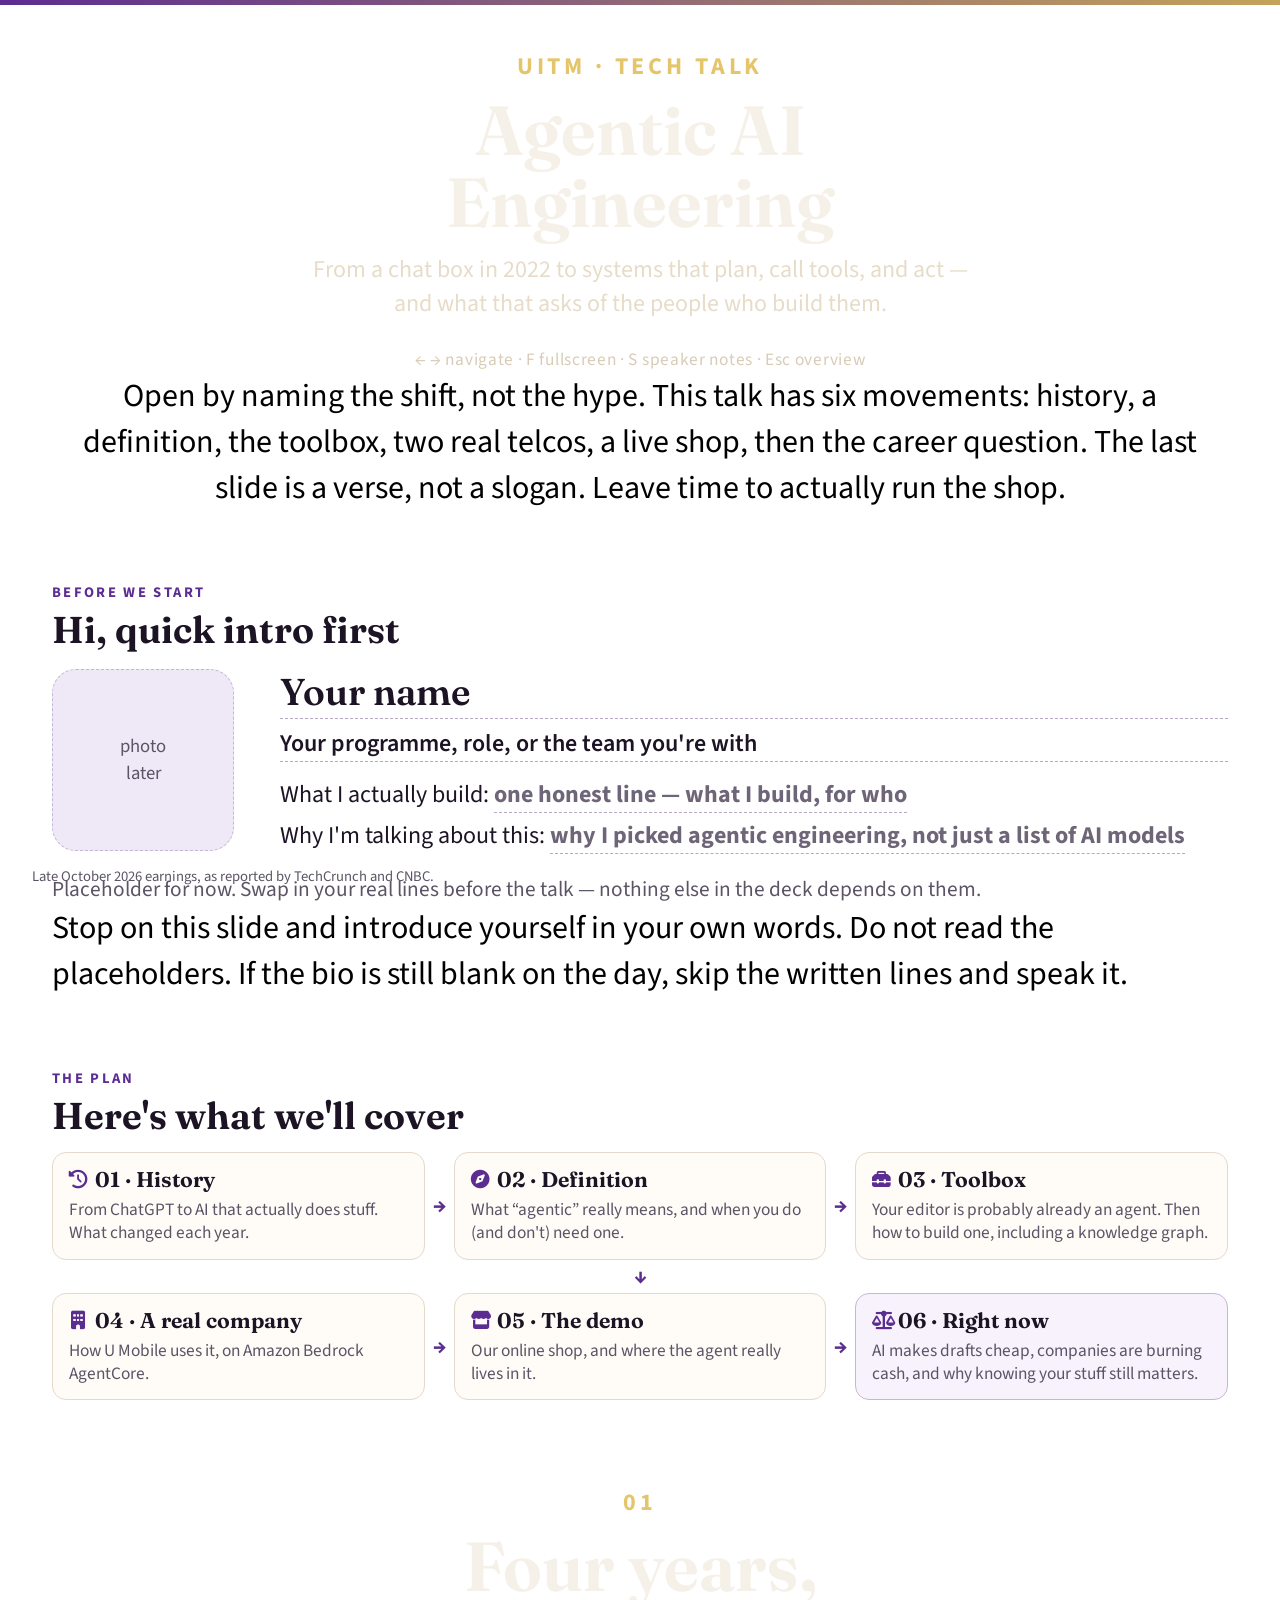
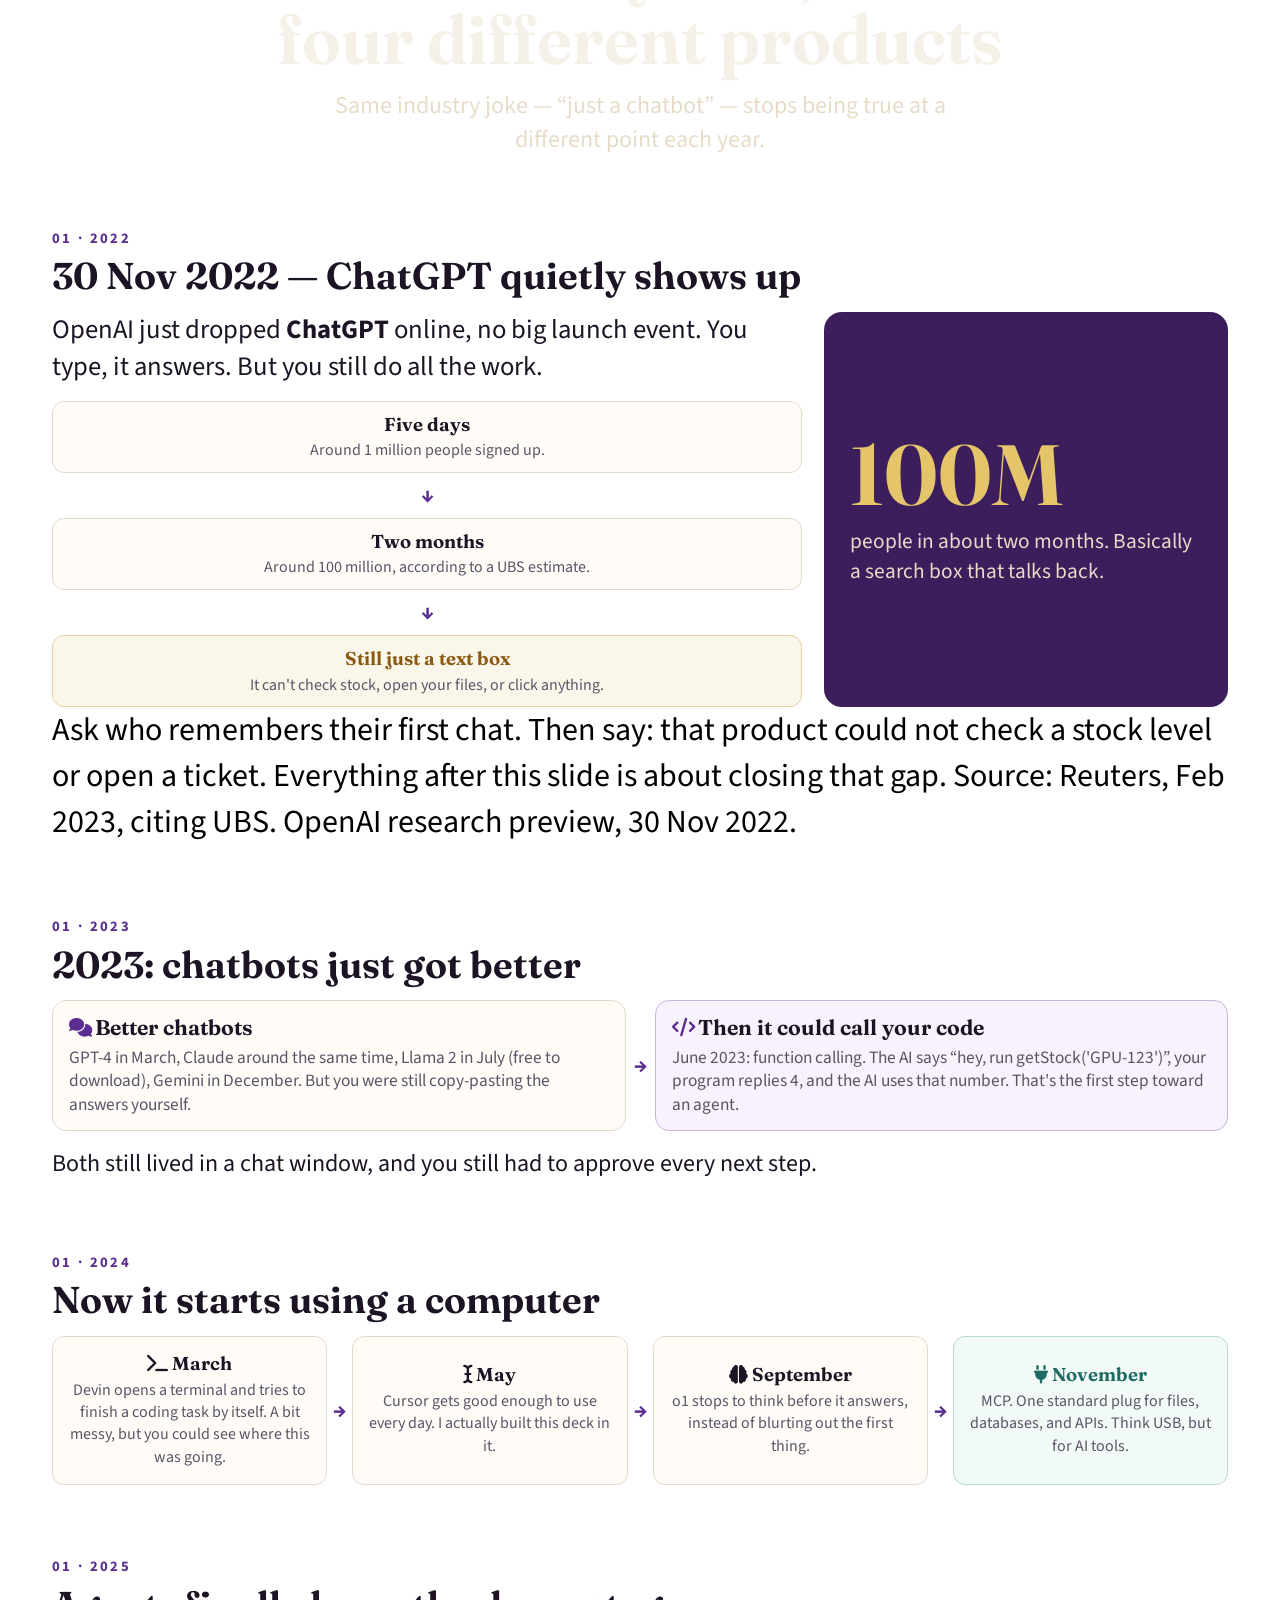
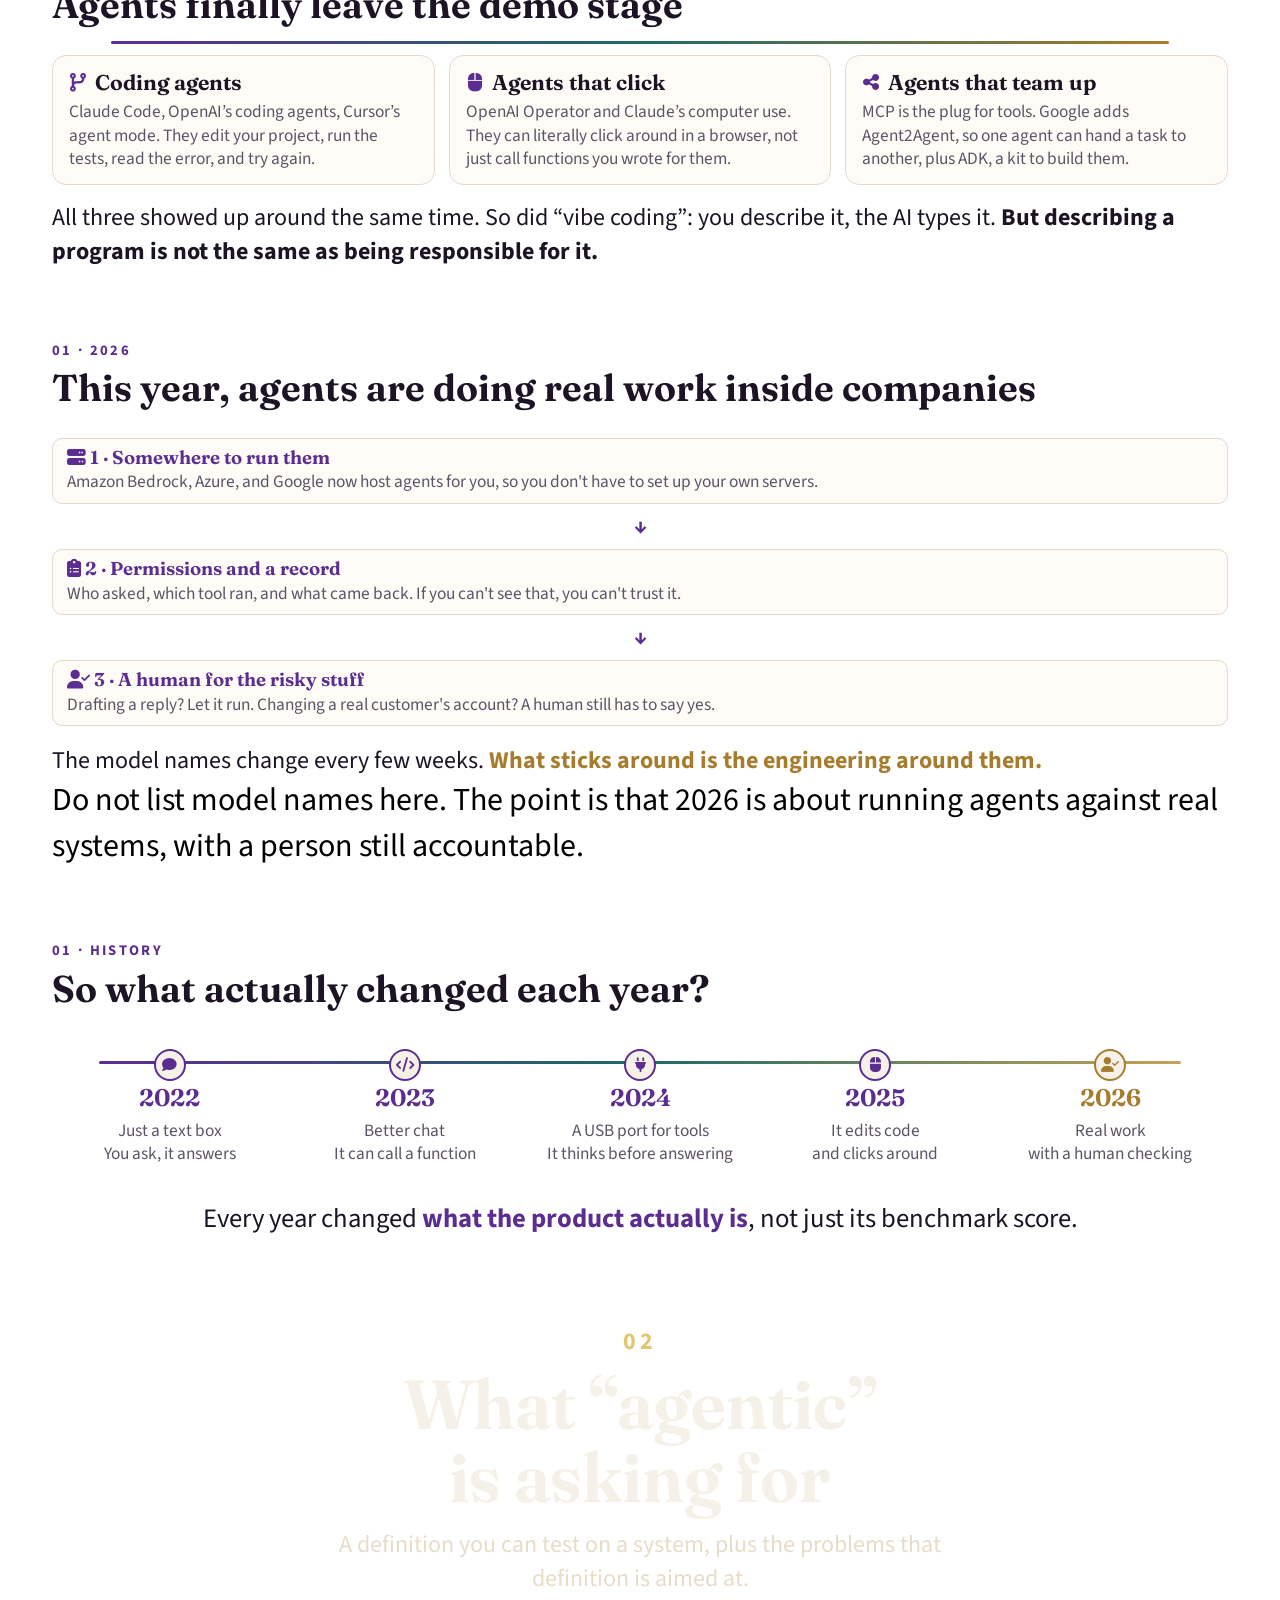
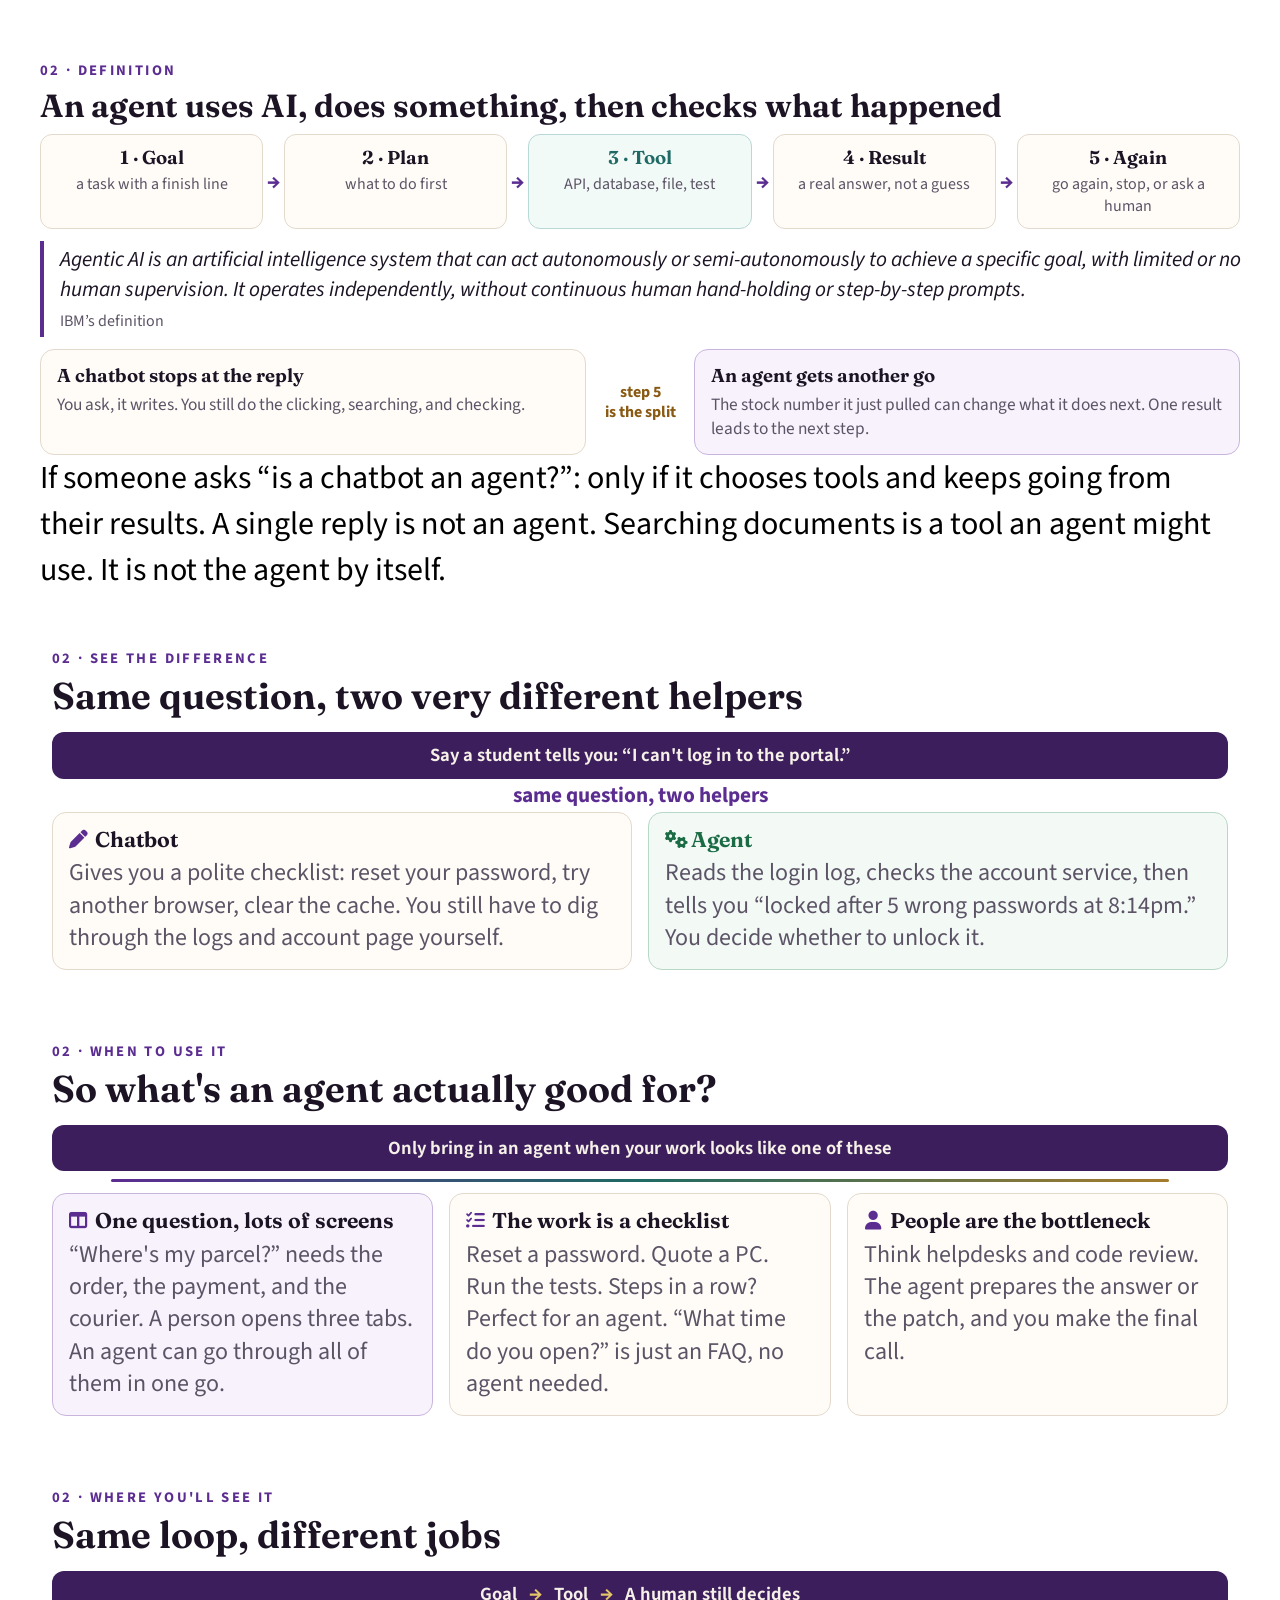
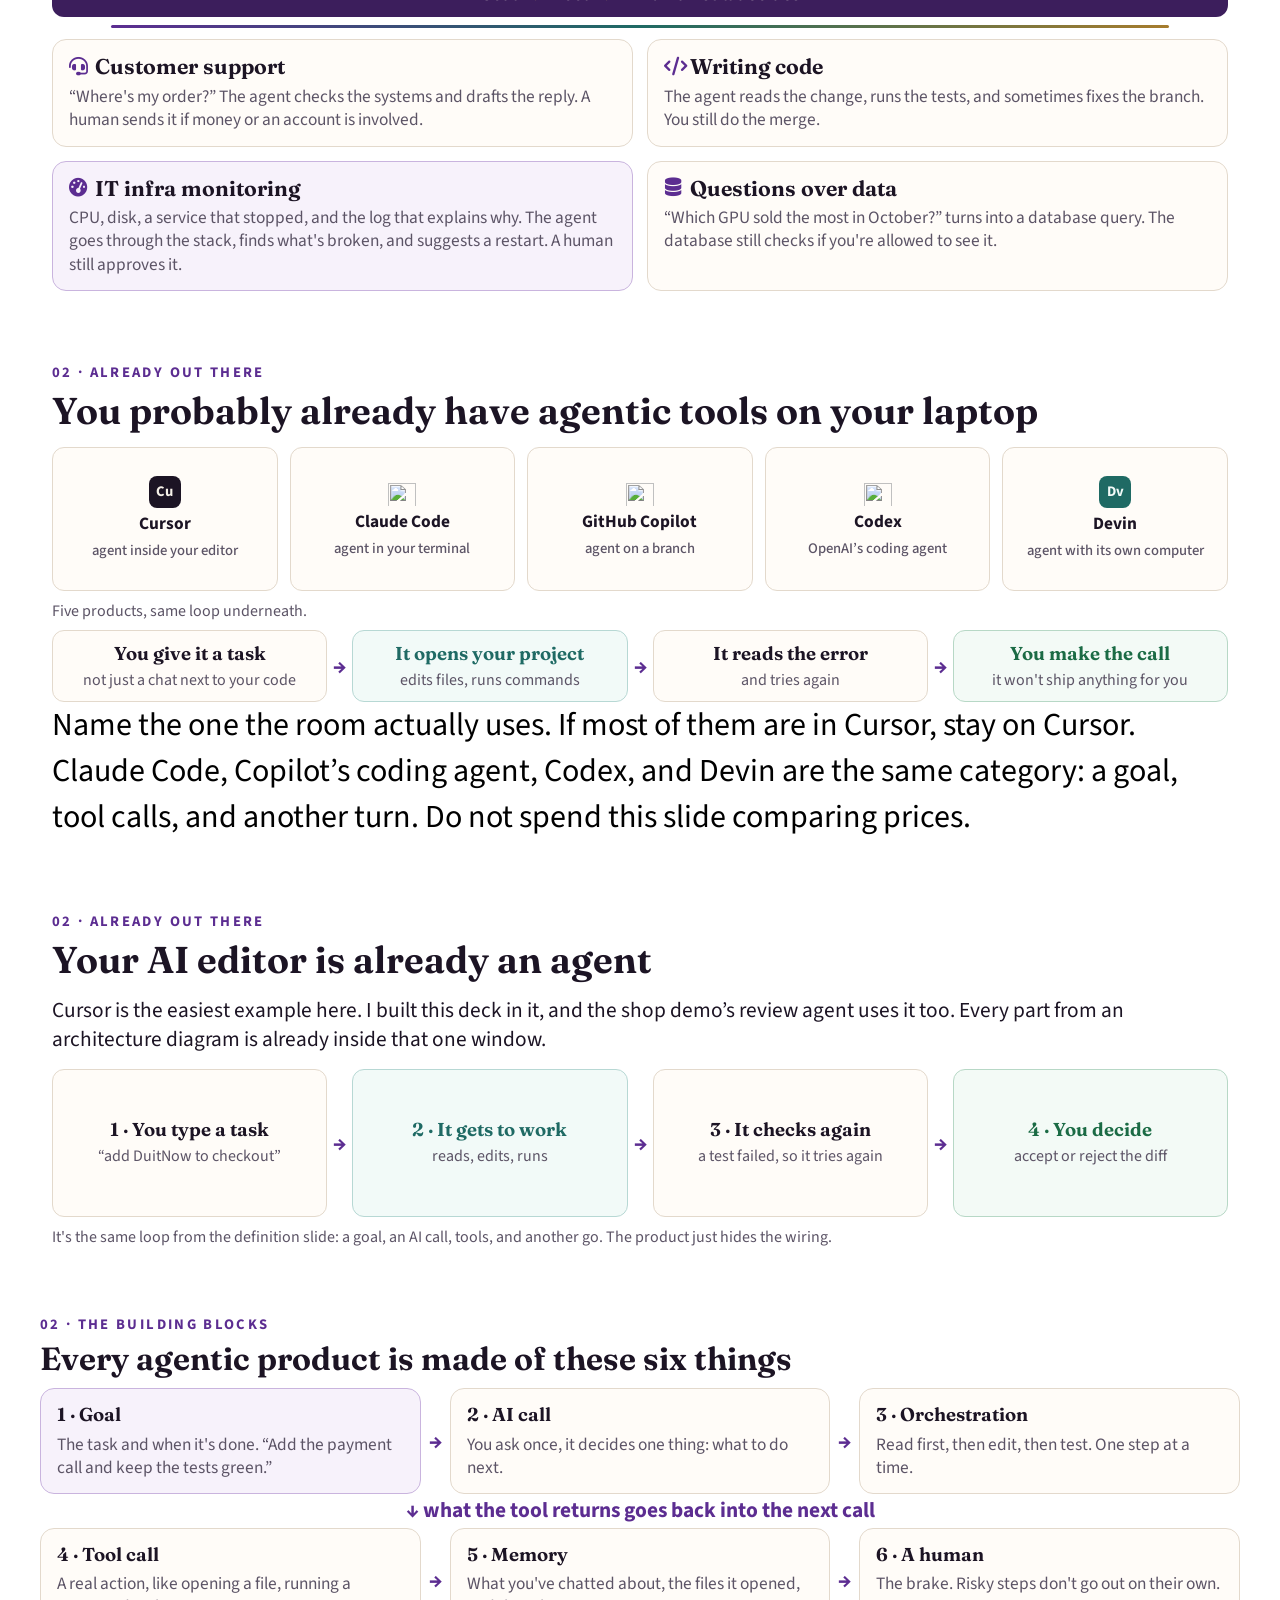
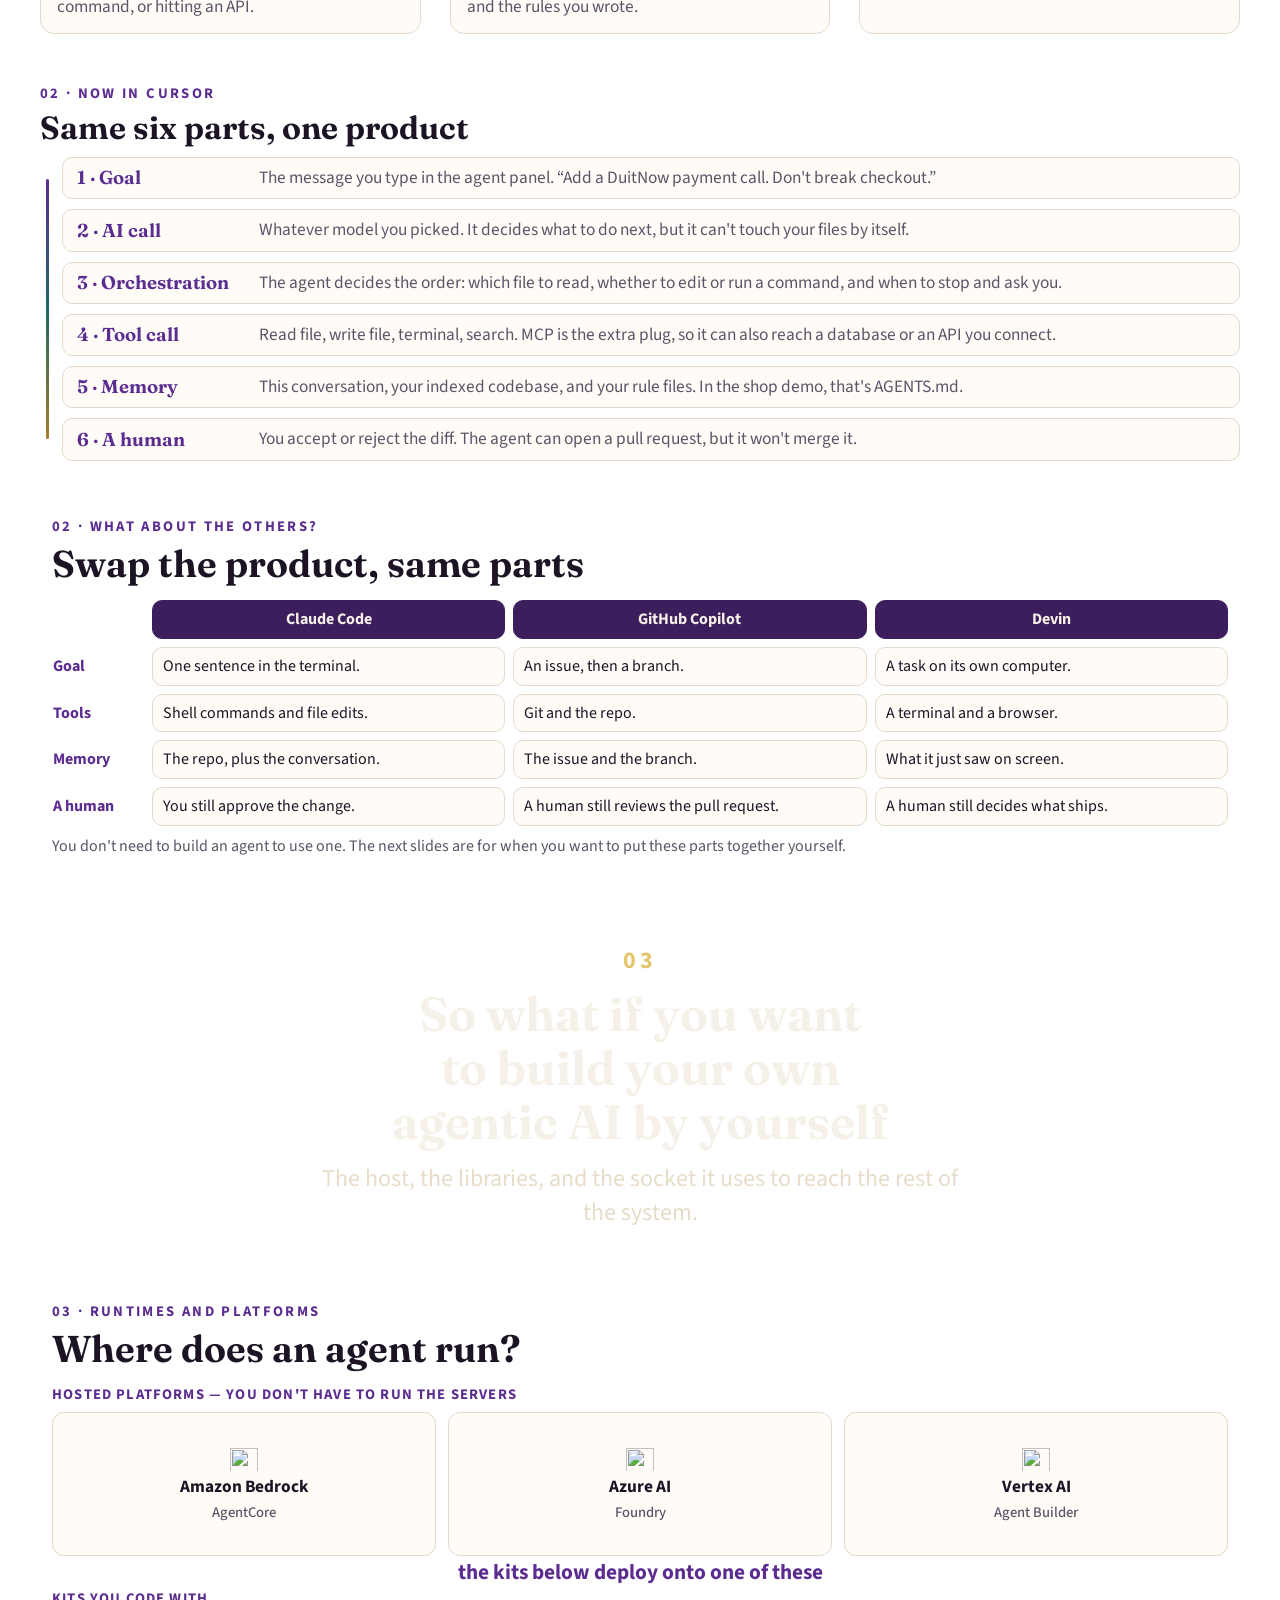
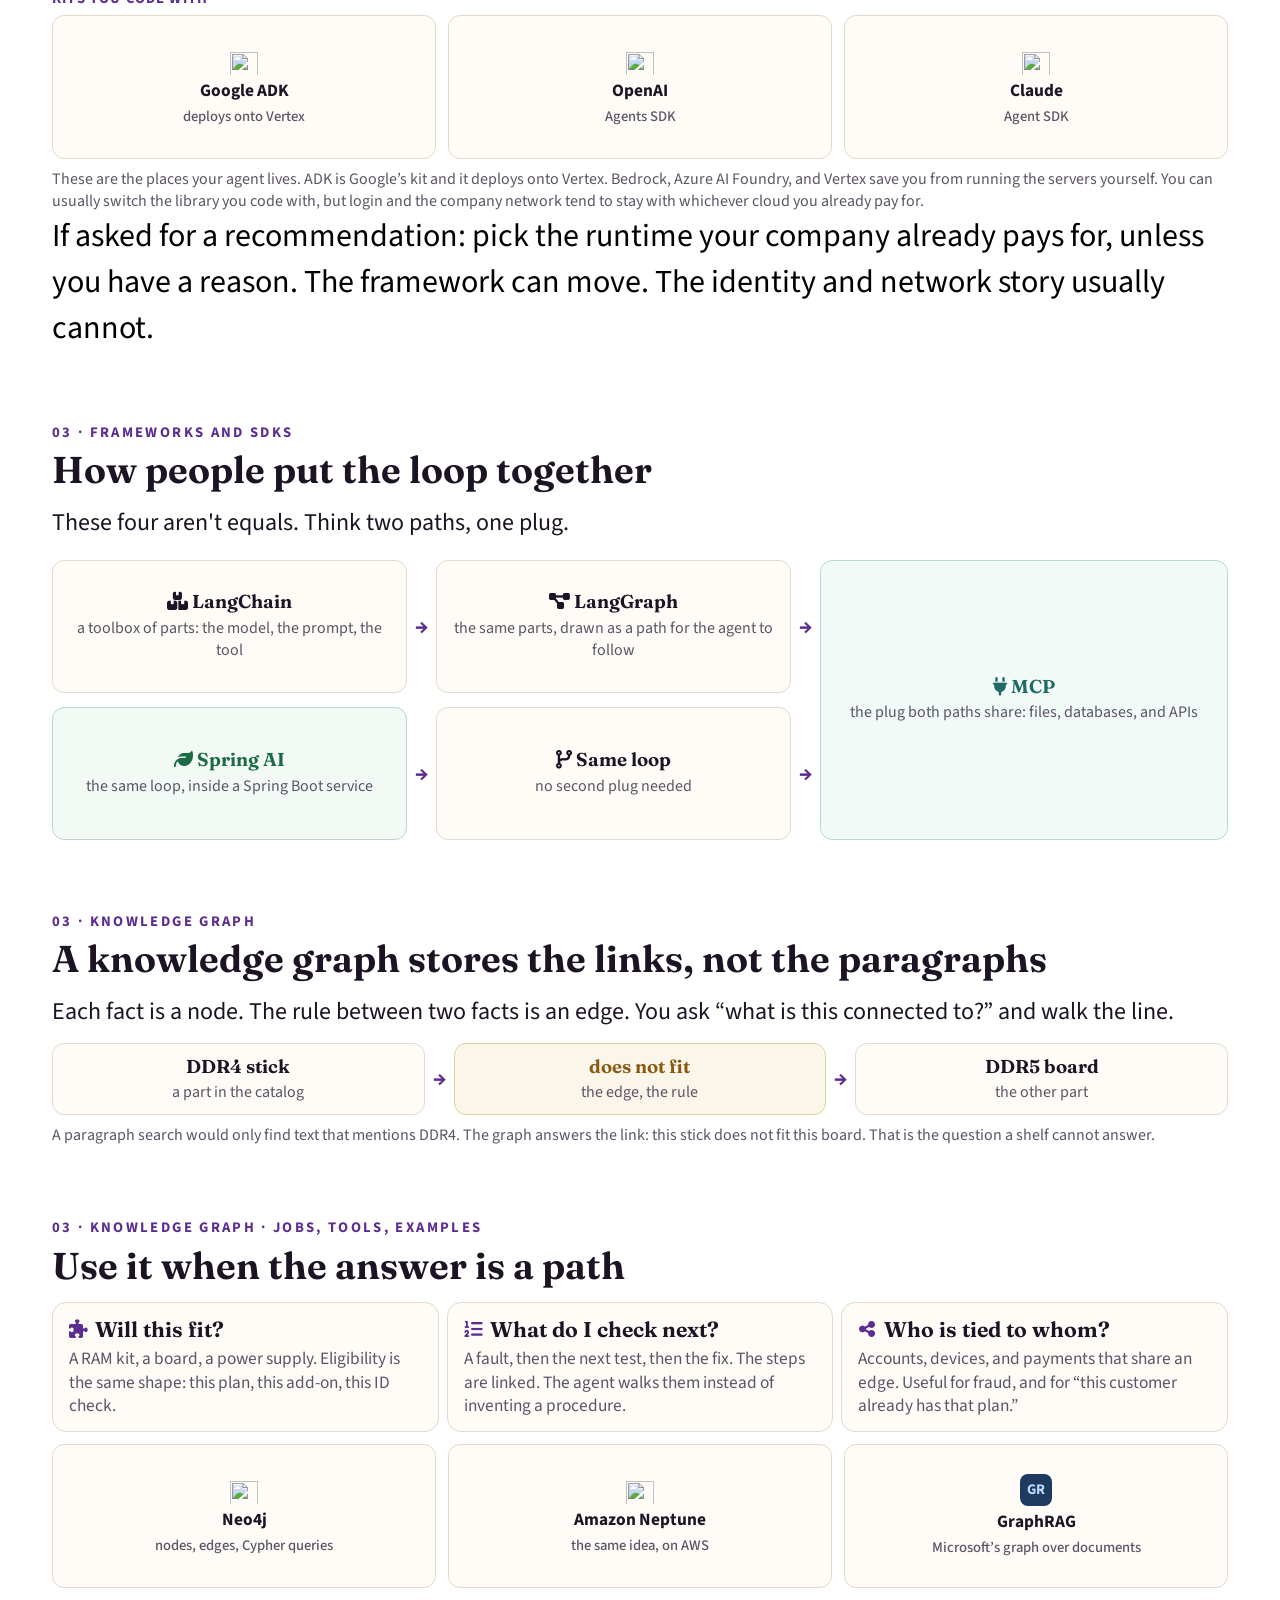
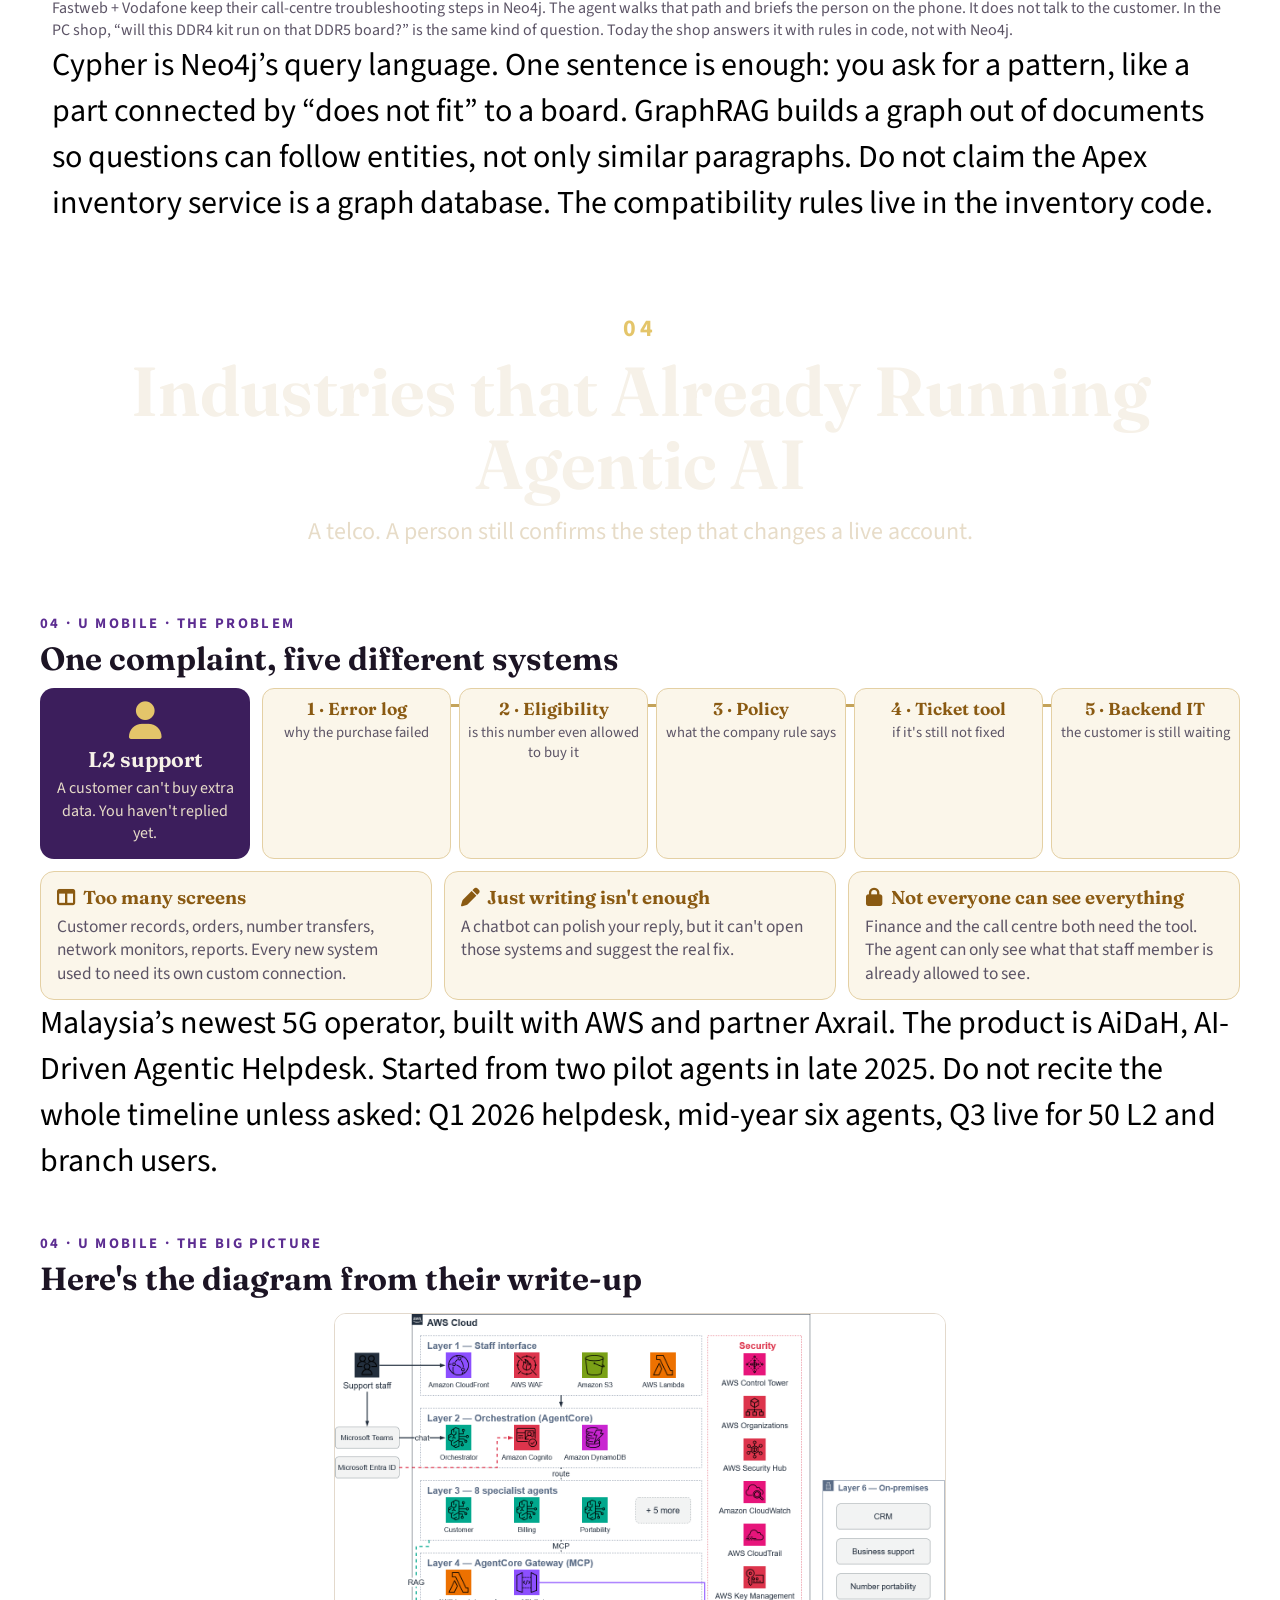
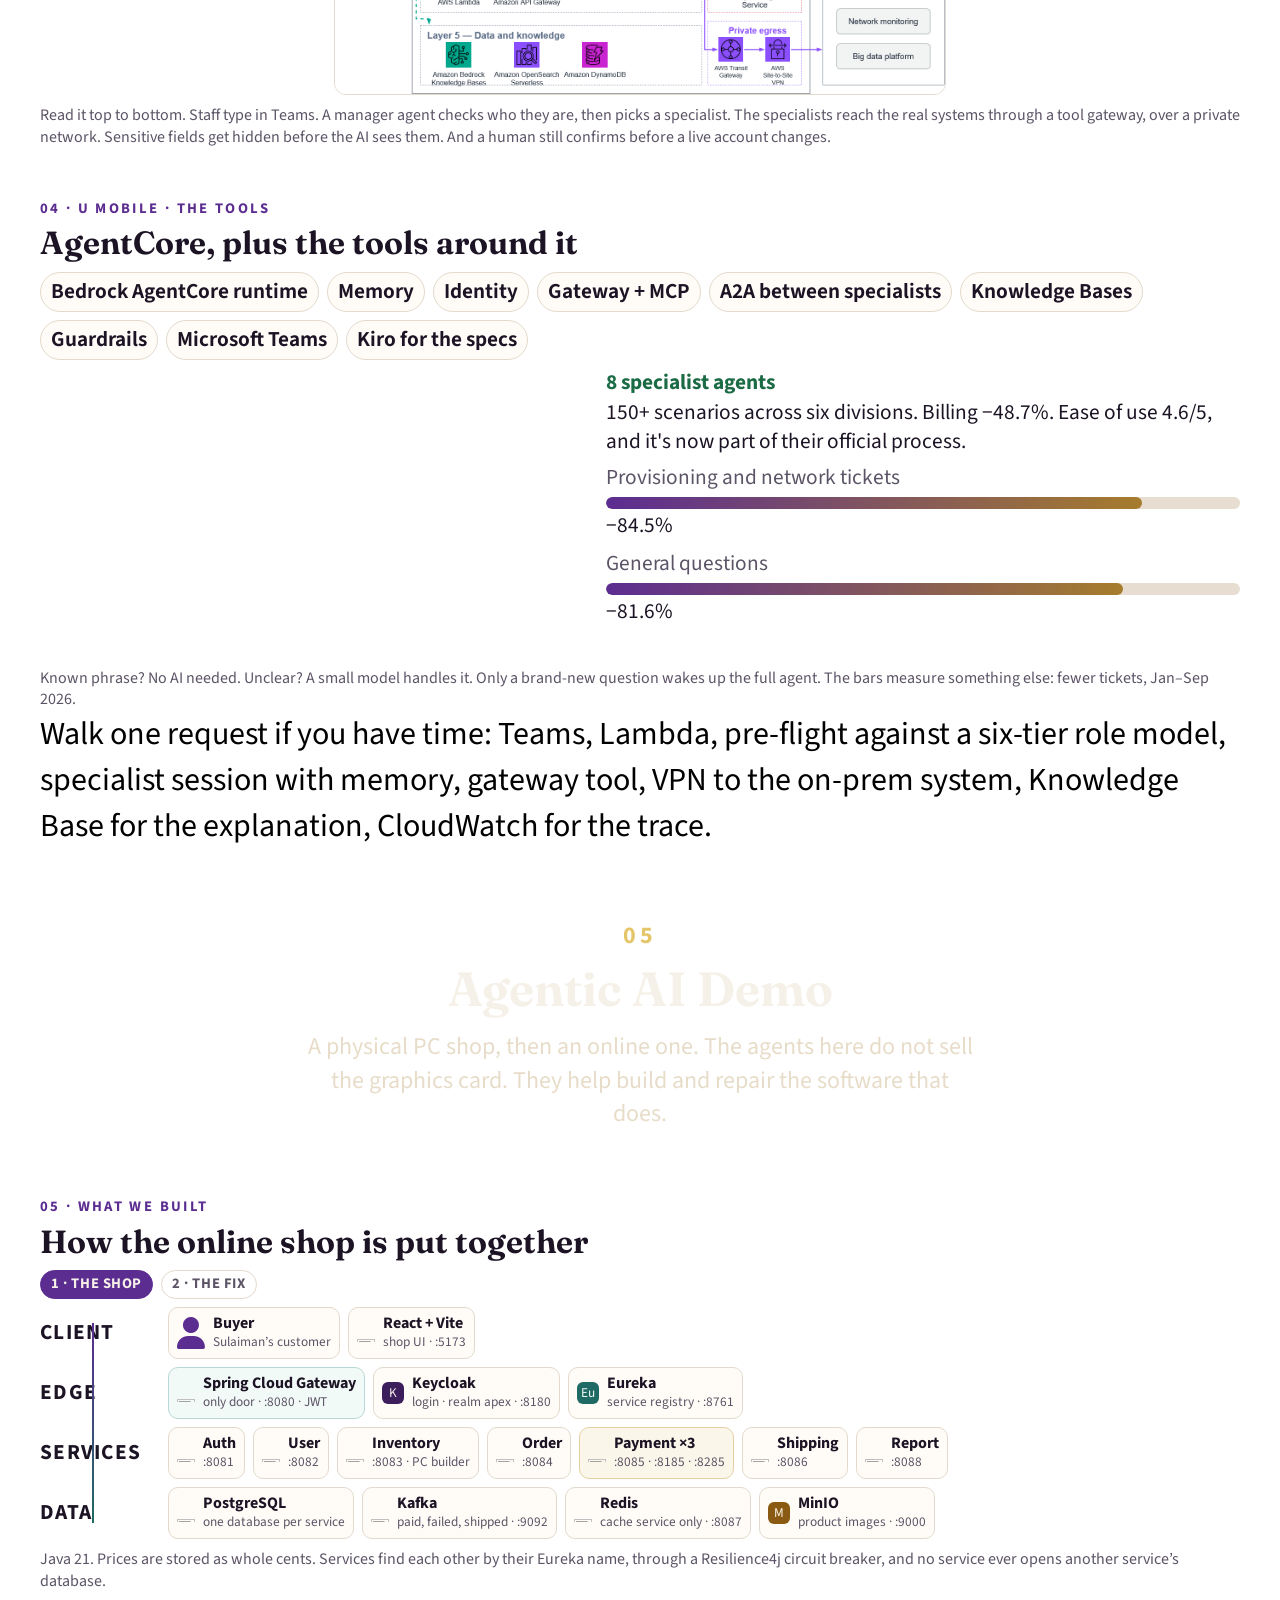
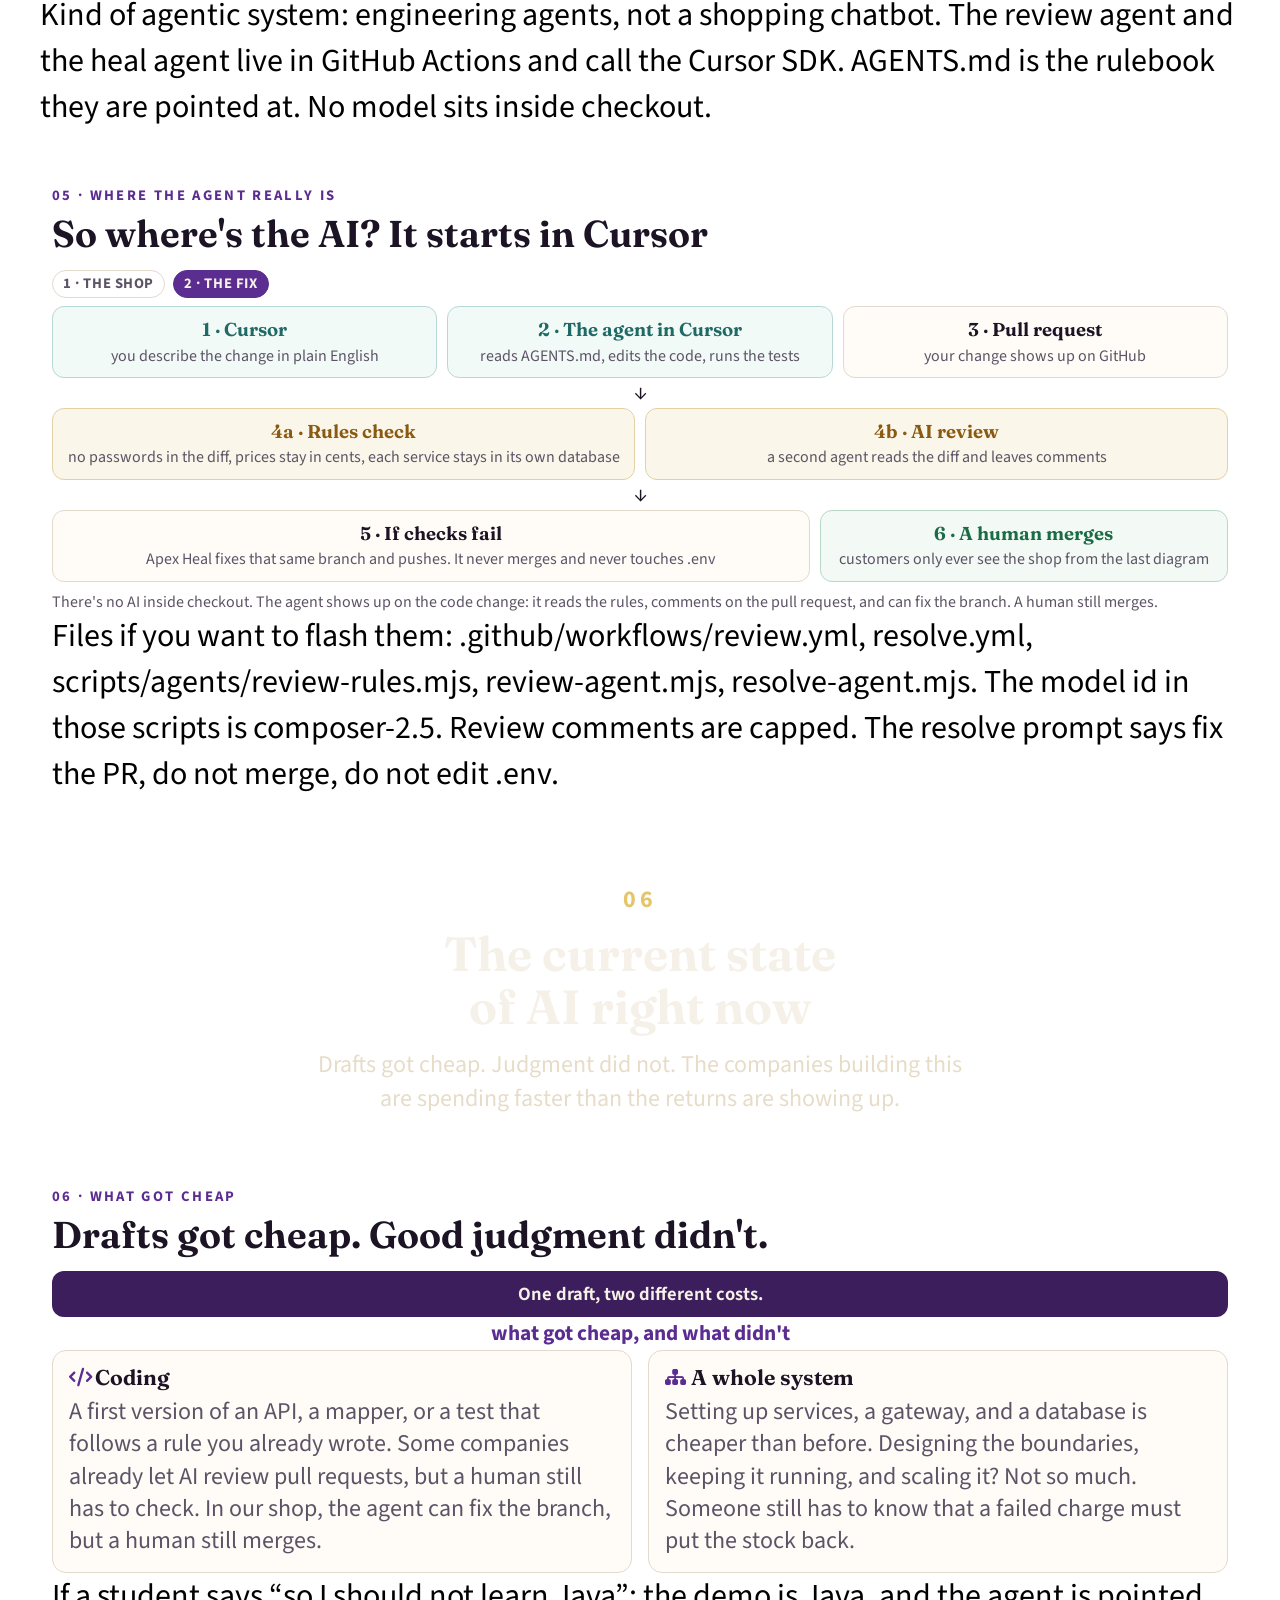
==== commit cec5a42f: "Drop the RAG slides and keep the knowledge graph. The toolbox now goes from the libraries straight t" ====
--- a/index.html
+++ b/index.html
@@ -71,7 +71,7 @@
             <p class="flow-arrow">→</p>
             <div class="card">
               <h3><i class="fa-solid fa-toolbox"></i> 03 · Toolbox</h3>
-              <p>Your editor is probably already an agent. Then how to build one, and how it looks facts up.</p>
+              <p>Your editor is probably already an agent. Then how to build one, including a knowledge graph.</p>
             </div>
           </div>
           <p class="flow-arrow down">↓</p>
@@ -598,109 +598,6 @@
         </div>
       </section>
 
-      <section id="lookup">
-        <p class="kicker">03 · Looking things up</p>
-        <h2>The model was not trained on your files</h2>
-        <div class="content">
-          <div class="path3" style="grid-template-columns: 1fr auto 1fr;">
-            <div class="card warn">
-              <h3><i class="fa-solid fa-comment-dots"></i> Ask it cold</h3>
-              <p>“How many days of medical leave do we get?” It answers from training. If your handbook is not in that training, it will invent a number that sounds right.</p>
-            </div>
-            <p class="flow-arrow">→</p>
-            <div class="card good">
-              <h3><i class="fa-solid fa-book-open"></i> Make it look first</h3>
-              <p>Search your own documents, or walk the links between facts, and only then let the model write. The answer has to come from something you stored.</p>
-            </div>
-          </div>
-          <p class="text-lg" style="margin-top: 16px;">Two stores. <strong>RAG</strong> searches pages that read like the question. A <strong>knowledge graph</strong> walks connections: this part, this plan, this next step.</p>
-        </div>
-        <aside class="notes">
-          RAG is retrieval-augmented generation. Say the full name once, then keep saying RAG. The graph is not a better RAG. It answers a different question: what is this thing connected to, not which paragraph sounds similar.
-        </aside>
-      </section>
-
-      <section id="rag-what">
-        <p class="kicker">03 · RAG</p>
-        <h2>RAG: find the page, then let the model write</h2>
-        <div class="content">
-          <div class="path4">
-            <div class="step">
-              <h3>1 · The question</h3>
-              <p>“Can I drop a subject in week 10?”</p>
-            </div>
-            <p class="flow-arrow">→</p>
-            <div class="step tool">
-              <h3>2 · Search</h3>
-              <p>Your handbook was cut into short chunks. The search returns the chunks closest to that question.</p>
-            </div>
-            <p class="flow-arrow">→</p>
-            <div class="step">
-              <h3>3 · Paste them in</h3>
-              <p>Those chunks go into the prompt, with the question. The model is not guessing from memory.</p>
-            </div>
-            <p class="flow-arrow">→</p>
-            <div class="step human">
-              <h3>4 · Answer, and show the page</h3>
-              <p>It quotes the rule. No matching page means it should say it does not know.</p>
-            </div>
-          </div>
-          <p class="cap">The search is usually by meaning, not by exact words. Each chunk is turned into a list of numbers, called an embedding, and the closest lists win. That store is a vector database.</p>
-        </div>
-      </section>
-
-      <section id="rag-uses">
-        <p class="kicker">03 · RAG · jobs and tools</p>
-        <h2>Where RAG earns its place</h2>
-        <div class="content">
-          <div class="path3" style="grid-template-columns: repeat(3, 1fr);">
-            <div class="card">
-              <h3><i class="fa-solid fa-book"></i> A handbook</h3>
-              <p>Leave, add-drop, exam rules. The answer has to match the PDF, not a general idea of university policy.</p>
-            </div>
-            <div class="card">
-              <h3><i class="fa-solid fa-headset"></i> A support desk</h3>
-              <p>“Why was this purchase blocked?” The agent pulls the policy page, then drafts the reply a person can send.</p>
-            </div>
-            <div class="card">
-              <h3><i class="fa-solid fa-file-lines"></i> A spec sheet</h3>
-              <p>“What wattage does this card need?” That number lives in a document. Stock, the live count, is still a tool call to the database, not RAG.</p>
-            </div>
-          </div>
-          <p class="grouplab">Tools people build it with</p>
-          <div class="logos" style="grid-template-columns: repeat(6, 1fr);">
-            <div class="logo"><img alt="" src="https://cdn.jsdelivr.net/npm/simple-icons@14.15.0/icons/postgresql.svg"><p>pgvector</p><p class="role">Postgres</p></div>
-            <div class="logo"><img alt="" src="https://cdn.jsdelivr.net/npm/simple-icons@14.15.0/icons/opensearch.svg"><p>OpenSearch</p><p class="role">search the chunks</p></div>
-            <div class="logo"><div class="mark" style="background:#1C3C3C;color:#E8FFF8;">Pi</div><p>Pinecone</p><p class="role">vector database</p></div>
-            <div class="logo"><div class="mark" style="background:#1C3C3C;color:#E8FFF8;">Lc</div><p>LangChain</p><p class="role">the pipeline</p></div>
-            <div class="logo"><div class="mark" style="background:#172554;color:#bfdbfe;">LI</div><p>LlamaIndex</p><p class="role">docs in, answer out</p></div>
-            <div class="logo"><img alt="" src="https://cdn.jsdelivr.net/npm/simple-icons@14.15.0/icons/spring.svg"><p>Spring AI</p><p class="role">same loop, Java</p></div>
-          </div>
-        </div>
-        <aside class="notes">
-          Bedrock Knowledge Bases is the hosted version of this, on OpenSearch. Mention it as the thing U Mobile uses, then the next two slides show the examples. Do not imply the shop catalog is RAG. Live stock is a service call.
-        </aside>
-      </section>
-
-      <section id="rag-examples">
-        <p class="kicker">03 · RAG · two examples</p>
-        <h2>One you could build. One a telco already runs.</h2>
-        <div class="content">
-          <div class="path3" style="grid-template-columns: 1fr auto 1fr;">
-            <div class="card">
-              <h3><i class="fa-solid fa-graduation-cap"></i> A faculty handbook bot</h3>
-              <p>A student asks, “Can I drop a subject in week 10?” The bot retrieves the academic regulation and quotes the week and the penalty. If that page was never uploaded, the honest answer is “I don’t have that rule,” not a made-up date.</p>
-            </div>
-            <p class="flow-arrow">→</p>
-            <div class="card hot">
-              <h3><i class="fa-solid fa-tower-cell"></i> U Mobile’s Knowledge Base</h3>
-              <p>Their helpdesk agent does not recite telecom policy from memory. Amazon Bedrock Knowledge Bases searches the company documents, on OpenSearch, and the specialist explains from those pages. A person still confirms before a live account changes. That system is the next section.</p>
-            </div>
-          </div>
-          <p class="cap">The handbook bot is a picture of the pattern, not a system this faculty is running. U Mobile’s is the published one: Bedrock Knowledge Bases in front of the specialist agents.</p>
-        </div>
-      </section>
-
       <section id="graph-what">
         <p class="kicker">03 · Knowledge graph</p>
         <h2>A knowledge graph stores the links, not the paragraphs</h2>
@@ -713,7 +610,7 @@
             <p class="flow-arrow">→</p>
             <div class="step"><h3>DDR5 board</h3><p>the other part</p></div>
           </div>
-          <p class="cap">RAG would find a paragraph that mentions DDR4. The graph answers the link: this stick does not fit this board. That is the question a shelf cannot answer.</p>
+          <p class="cap">A paragraph search would only find text that mentions DDR4. The graph answers the link: this stick does not fit this board. That is the question a shelf cannot answer.</p>
         </div>
       </section>
 
